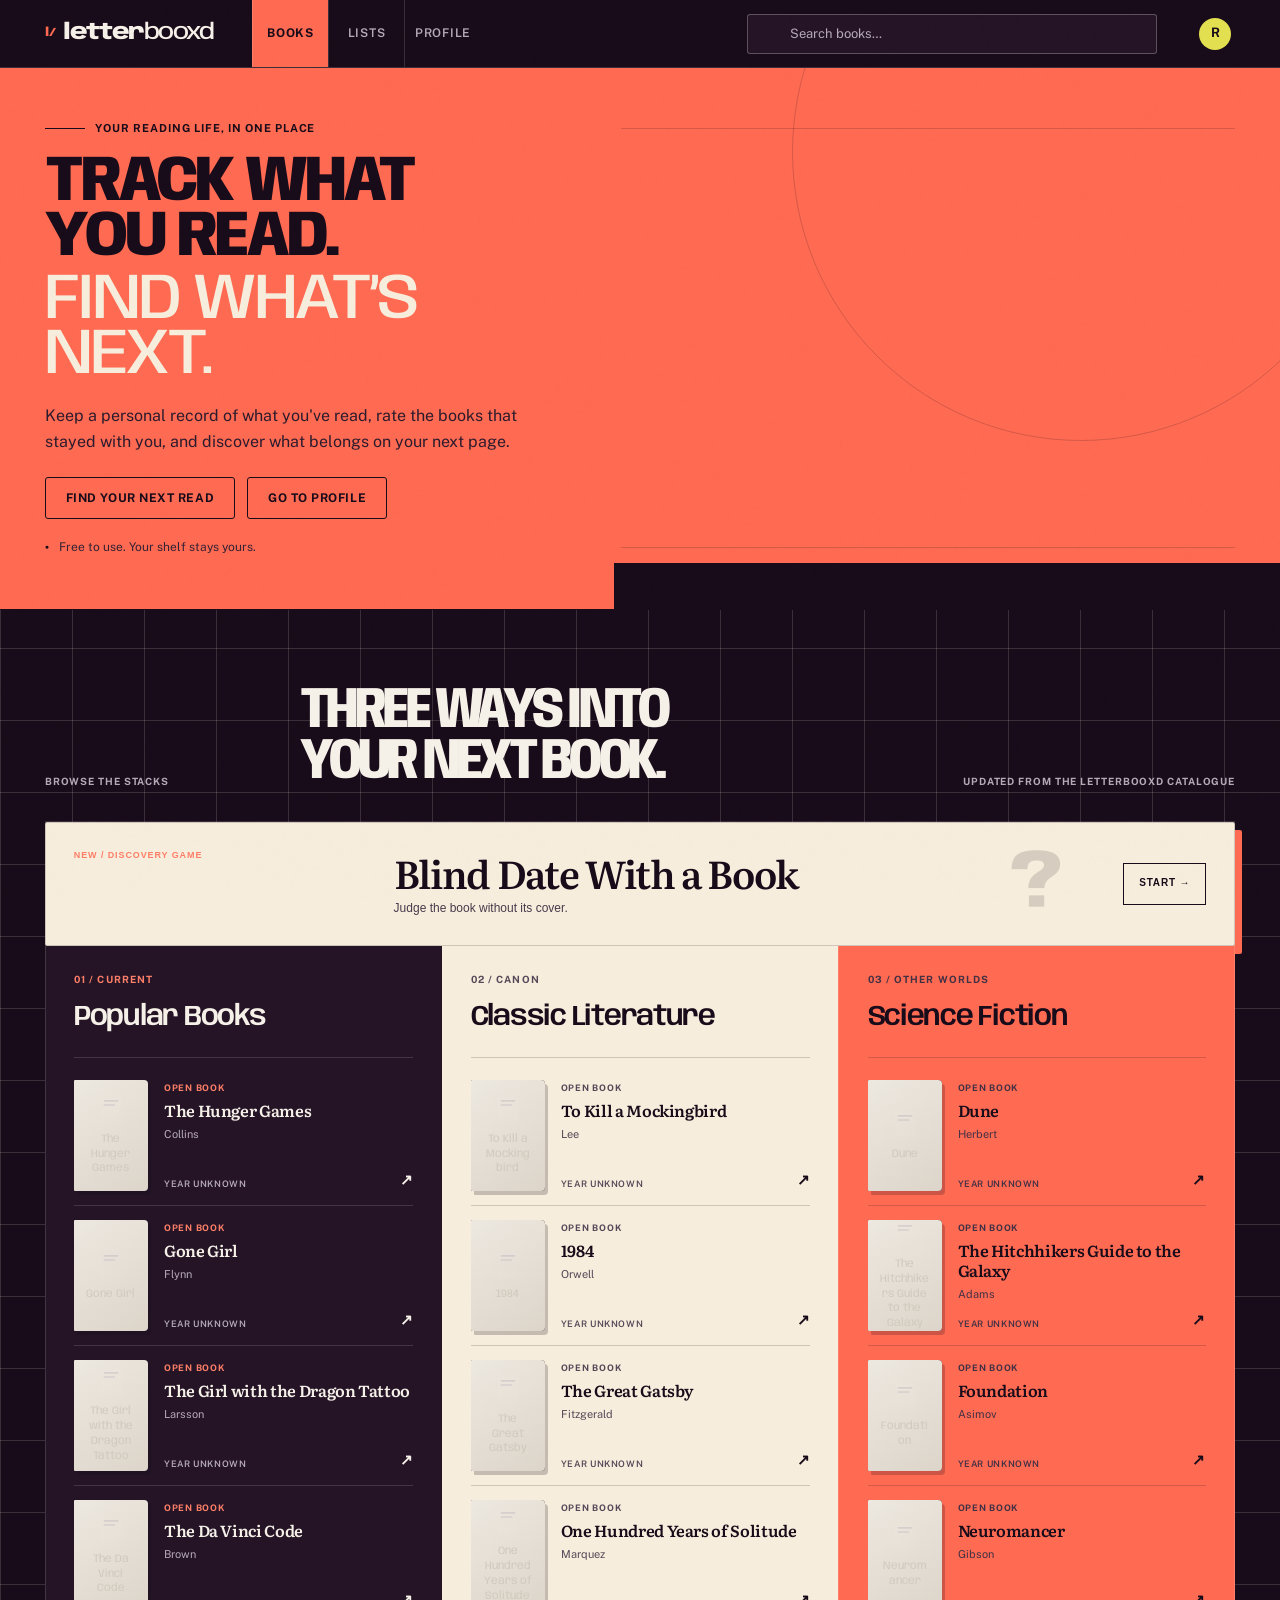
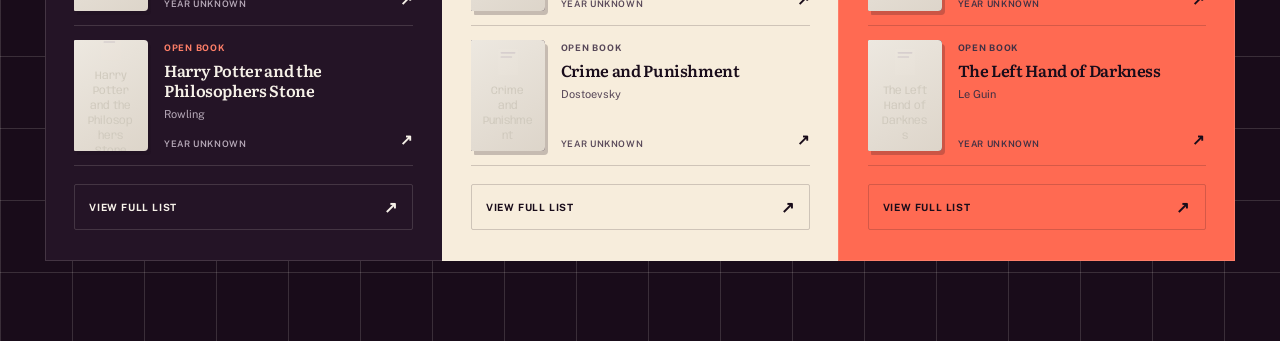
==== index.html @ ed5a831d "Book blind dates toegevoegd" ====
<!DOCTYPE html>
<html lang="en">
<head>
  <meta charset="UTF-8">
  <meta name="viewport" content="width=device-width, initial-scale=1.0">
  <title>Letterbooxd</title>
  <meta name="description" content="Keep a personal record of the books you've read and discover what to read next with Letterbooxd.">
  <link rel="preconnect" href="https://fonts.googleapis.com">
  <link rel="preconnect" href="https://fonts.gstatic.com" crossorigin>
  <link rel="stylesheet" href="css/style.css?v=7c15814">
  <link rel="stylesheet" href="css/night-library.css?v=7c15814">
  <link rel="icon" href="data:image/svg+xml,<svg xmlns='http://www.w3.org/2000/svg' viewBox='0 0 32 32'><text y='26' font-size='28'>📚</text></svg>">
  <script src="https://cdn.jsdelivr.net/npm/@supabase/supabase-js@2.49.4/dist/umd/supabase.min.js"></script>
</head>
<body>
<!-- ─── HEADER ─────────────────────────────────────────────────────────── -->
<header>
  <div class="header-inner">
    <a href="#" class="logo" id="logo-link">Letter<span>booxd</span></a>
    <button class="mobile-menu-btn" id="mobile-menu-btn">☰</button>
    <nav id="main-nav">
      <a href="#" data-page="home" class="active">Books</a>
      <a href="#" data-page="lists">Lists</a>
      <a href="#" data-page="profile">Profile</a>
      <a href="#" data-page="search" class="mobile-only">Search</a>
    </nav>
    <div class="header-search">
      <input type="text" id="header-search" placeholder="Search books…" autocomplete="off">
    </div>
    <div class="header-auth" id="header-auth">
      <button class="btn btn-secondary btn-sm" id="header-login-btn" style="display:none">Log in</button>
      <button class="btn btn-primary btn-sm" id="header-signup-btn" style="display:none">Sign up</button>
      <a href="#" class="profile-link" id="profile-nav-link" style="display:none">
        <div class="profile-avatar" id="profile-avatar-small">R</div>
      </a>
      <button class="btn btn-secondary btn-sm" id="header-logout-btn" style="display:none">Log out</button>
    </div>
  </div>
</header>

<!-- ─── HOME PAGE ─────────────────────────────────────────────────────── -->
<div class="page active" id="page-home">
  <div class="hero">
    <div class="hero-inner">
      <div class="hero-text">
        <p class="hero-kicker">Your reading life, in one place</p>
        <h1>Track what you read.<br><em>Find what’s next.</em></h1>
        <p class="hero-subtitle">Keep a personal record of what you've read, rate the books that stayed with you, and discover what belongs on your next page.</p>
        <div class="hero-actions">
          <button class="btn btn-primary" id="hero-search-btn">Log a book <span aria-hidden="true">→</span></button>
          <button class="btn btn-secondary" id="hero-explore-btn">Find your next read</button>
          <button class="btn btn-secondary" id="hero-profile-btn" style="display:none">Go to profile</button>
        </div>
        <p class="hero-note"><span aria-hidden="true">●</span> Free to use. Your shelf stays yours.</p>
      </div>
      <div class="hero-visual">
        <div class="hero-feature" id="hero-feature" aria-live="polite"></div>
      </div>
    </div>
  </div>

  <!-- Personal homepage sections: stats + continue reading + your lists -->
  <div id="homepage-personal-sections" style="display:none">
    <div class="homepage-stats-bar">
      <div class="stat-card">
        <div class="stat-card-badge">
          <svg width="16" height="16" viewBox="0 0 24 24" fill="none" stroke="white" stroke-width="2.5" stroke-linecap="round" stroke-linejoin="round"><path d="M2 3h6a4 4 0 0 1 4 4v14a3 3 0 0 0-3-3H2z"/><path d="M22 3h-6a4 4 0 0 0-4 4v14a3 3 0 0 1 3-3h7z"/></svg>
        </div>
        <div class="stat-card-body">
          <div class="stat-card-num" id="hp-stat-books">0</div>
          <div class="stat-card-label">Books read</div>
          <div id="hp-sparkline" class="stat-card-sparkline"></div>
        </div>
      </div>
      <div class="stat-card">
        <div class="stat-card-badge">
          <svg width="16" height="16" viewBox="0 0 24 24" fill="none" stroke="white" stroke-width="2.5" stroke-linecap="round" stroke-linejoin="round"><path d="M17 21v-2a4 4 0 0 0-4-4H5a4 4 0 0 0-4 4v2"/><circle cx="9" cy="7" r="4"/><path d="M23 21v-2a4 4 0 0 0-3-3.87"/><path d="M16 3.13a4 4 0 0 1 0 7.75"/></svg>
        </div>
        <div class="stat-card-body">
          <div class="stat-card-num" id="hp-stat-friends">—</div>
          <div class="stat-card-label">Friends</div>
          <div id="hp-avatars" class="stat-card-avatars"></div>
        </div>
      </div>
      <div class="stat-card">s
        <div class="stat-card-badge">
          <svg width="16" height="16" viewBox="0 0 24 24" fill="none" stroke="white" stroke-width="2.5" stroke-linecap="round" stroke-linejoin="round"><polygon points="12 2 15.09 8.26 22 9.27 17 14.14 18.18 21.02 12 17.77 5.82 21.02 7 14.14 2 9.27 8.91 8.26 12 2"/></svg>
        </div>
        <div class="stat-card-body">
          <div class="stat-card-num" id="hp-stat-rating">—</div>
          <div class="stat-card-label">Avg rating</div>
          <div id="hp-rating-bars" class="stat-card-bars"></div>
        </div>
      </div>
    </div>

    <div class="homepage-personal">
      <div class="personal-section">
        <div class="personal-section-header">
          <span>Continue reading</span>
          <a href="#" id="hp-continue-more">›</a>
        </div>
        <div class="continue-reading-grid" id="continue-reading-grid"></div>
      </div>
      <div class="personal-section">
        <div class="personal-section-header">
          <span>Your lists</span>
          <a href="#" id="hp-lists-more">›</a>
        </div>
        <div class="your-lists-list" id="your-lists-list"></div>
      </div>
    </div>
  </div>

  <main>
    <div class="discovery-intro">
      <p>Browse the stacks</p>
      <h2>Three ways into<br>your next book.</h2>
      <span>Updated from the Letterbooxd catalogue</span>
    </div>
    <button class="blind-date-entry" id="blind-date-entry" type="button">
      <span class="blind-date-entry-index">NEW / DISCOVERY GAME</span>
      <span class="blind-date-entry-copy"><strong>Blind Date With a Book</strong><small>Judge the book without its cover.</small></span>
      <span class="blind-date-entry-mark" aria-hidden="true">?</span>
      <span class="blind-date-entry-arrow" aria-hidden="true">Start →</span>
    </button>
    <section class="shelf-section">
      <div class="section-header"><h2>Popular Books</h2></div>
      <div class="bookshelf-wrap">
        <div class="bookshelf" id="shelf-popular">
          <div class="shelf-track" id="popular-books-grid"></div>
          <div class="shelf-plank"></div>
        </div>
        <button class="shelf-arrow shelf-arrow-right" data-target="shelf-popular" data-list="curated_popular_100"><img src="https://ycejifwmvlpjewbsbrub.supabase.co/storage/v1/object/public/Public_Image/bookshelves.PNG" alt="" class="bookend-img" crossorigin="anonymous"></button>
      </div>
    </section>

    <section class="shelf-section">
      <div class="section-header"><h2>Classic Literature</h2></div>
      <div class="bookshelf-wrap">
        <div class="bookshelf" id="shelf-classics">
          <div class="shelf-track" id="classics-books-grid"></div>
          <div class="shelf-plank"></div>
        </div>
        <button class="shelf-arrow shelf-arrow-right" data-target="shelf-classics" data-list="bbc"><img src="https://ycejifwmvlpjewbsbrub.supabase.co/storage/v1/object/public/Public_Image/bookshelves.PNG" alt="" class="bookend-img" crossorigin="anonymous"></button>
      </div>
    </section>

    <section class="shelf-section">
      <div class="section-header"><h2>Science Fiction</h2></div>
      <div class="bookshelf-wrap">
        <div class="bookshelf" id="shelf-fiction">
          <div class="shelf-track" id="fiction-books-grid"></div>
          <div class="shelf-plank"></div>
        </div>
        <button class="shelf-arrow shelf-arrow-right" data-target="shelf-fiction" data-list="curated_scifi_100"><img src="https://ycejifwmvlpjewbsbrub.supabase.co/storage/v1/object/public/Public_Image/bookshelves.PNG" alt="" class="bookend-img" crossorigin="anonymous"></button>
      </div>
    </section>
  </main>
</div>

<!-- ─── LISTS PAGE ─────────────────────────────────────────────────────── -->
<!-- BLIND DATE GAME -->
<div class="page" id="page-blind-date">
  <main class="blind-date-shell">
    <div class="blind-date-topbar">
      <button class="back-btn blind-date-back" type="button" onclick="navigate('home')">← Back to books</button>
      <div class="blind-date-progress" aria-label="Session progress">
        <span id="blind-date-progress-label">1 / 10</span>
        <span class="blind-date-progress-track"><i id="blind-date-progress-fill"></i></span>
      </div>
    </div>
    <section class="blind-date-intro">
      <p>Letterbooxd presents</p>
      <h1>Blind Date<br>With a Book</h1>
      <span>Nothing but the story.<br>No cover. No reputation.</span>
    </section>
    <div id="blind-date-stage" class="blind-date-stage" aria-live="polite"></div>
  </main>
</div>

<div class="page" id="page-lists">
  <div class="search-hero">
    <div class="search-hero-inner" style="display:flex;align-items:center;justify-content:space-between;flex-wrap:wrap;gap:12px">
      <div>
        <h2>Lists</h2>
        <p style="color:var(--text-muted);font-size:14px;margin-top:6px">Curated reading lists and community collections.</p>
      </div>
      <button class="btn btn-primary" id="create-list-btn">+ Create a List</button>
    </div>
  </div>
  <main>
    <section id="lists-recs-section">
      <div class="section-header"><h2>Letterbooxd Recommendations</h2></div>
      <div class="lists-grid" id="lists-recs-container"></div>
    </section>
    <section id="lists-popular-section">
      <div class="section-header"><h2>Popular Lists</h2></div>
      <div class="lists-grid" id="lists-popular-container">
        <div style="grid-column:1/-1;text-align:center;padding:40px;color:var(--text-muted)">Loading lists…</div>
      </div>
    </section>
    <section id="lists-new-section" style="display:none">
      <div class="section-header"><h2>Recently Created</h2></div>
      <div class="lists-grid" id="lists-new-container"></div>
    </section>
  </main>
</div>

<!-- ─── LIST DETAIL PAGE ───────────────────────────────────────────────── -->
<div class="page" id="page-list-detail">
  <div id="list-detail-content"></div>
</div>

<!-- ─── SEARCH PAGE ────────────────────────────────────────────────────── -->
<div class="page" id="page-search">
  <div class="search-hero">
    <div class="search-hero-inner">
      <button class="back-btn" onclick="navigate('home')">← Back</button>
      <h2>Find a book</h2>
      <div class="search-bar">
        <input type="text" id="main-search-input" placeholder="Title, author, ISBN…" autocomplete="off">
        <button id="search-btn">Search</button>
      </div>
      <div class="search-filters">
        <span style="font-size:12px;color:var(--text-muted);line-height:28px;margin-right:4px">Browse:</span>
        <div class="filter-chip" data-genre="fantasy">Fantasy</div>
        <div class="filter-chip" data-genre="mystery thriller">Thriller</div>
        <div class="filter-chip" data-genre="romance">Romance</div>
        <div class="filter-chip" data-genre="biography">Biography</div>
        <div class="filter-chip" data-genre="history">History</div>
        <div class="filter-chip" data-genre="philosophy">Philosophy</div>
        <div class="filter-chip" data-genre="self help">Self-Help</div>
        <div class="filter-chip" data-genre="horror">Horror</div>
        <div class="filter-chip" data-genre="graphic novel">Comics</div>
      </div>
    </div>
  </div>
  <main>
    <div id="search-results-info" class="search-results-info"></div>
    <div class="books-grid large" id="search-results-grid"></div>
  </main>
</div>

<!-- ─── BOOK DETAIL PAGE ───────────────────────────────────────────────── -->
<div class="page" id="page-book">
  <div id="book-detail-content"></div>
</div>

<!-- ─── PROFILE PAGE ──────────────────────────────────────────────────── -->
<div class="page" id="page-profile">
  <div class="profile-header-section">
    <div class="profile-header-inner">
      <div class="profile-big-avatar" id="profile-avatar-letter">R</div>
      <div>
        <div class="profile-name" id="profile-username">Reader</div>
        <div class="profile-bio" id="profile-bio"></div>
        <div style="color:var(--text-muted);font-size:13px">Member · Letterbooxd</div>
        <div class="profile-stats">
          <div class="stat-item stat-clickable" id="stat-item-read">
            <div class="stat-icon-badge"><svg width="13" height="13" viewBox="0 0 24 24" fill="none" stroke="white" stroke-width="2.5" stroke-linecap="round" stroke-linejoin="round"><path d="M4 19.5A2.5 2.5 0 016.5 17H20"/><path d="M6.5 2H20v20H6.5A2.5 2.5 0 014 19.5v-15A2.5 2.5 0 016.5 2z"/></svg></div>
            <span class="stat-num" id="stat-read">0</span><span class="stat-label">Books</span>
          </div>
          <div class="stat-item stat-clickable" id="stat-item-rated">
            <div class="stat-icon-badge"><svg width="13" height="13" viewBox="0 0 24 24" fill="white" stroke="white" stroke-width="1.5"><polygon points="12 2 15.09 8.26 22 9.27 17 14.14 18.18 21.02 12 17.77 5.82 21.02 7 14.14 2 9.27 8.91 8.26 12 2"/></svg></div>
            <span class="stat-num" id="stat-rated">0</span><span class="stat-label">Rated</span>
          </div>
          <div class="stat-item stat-clickable" id="stat-item-favs">
            <div class="stat-icon-badge"><svg width="13" height="13" viewBox="0 0 24 24" fill="white" stroke="white" stroke-width="1.5"><path d="M20.84 4.61a5.5 5.5 0 00-7.78 0L12 5.67l-1.06-1.06a5.5 5.5 0 00-7.78 7.78l1.06 1.06L12 21.23l7.78-7.78 1.06-1.06a5.5 5.5 0 000-7.78z"/></svg></div>
            <span class="stat-num" id="stat-favs">0</span><span class="stat-label">Favs</span>
          </div>
          <div class="stat-item stat-clickable" id="stat-item-wishlist">
            <div class="stat-icon-badge"><svg width="13" height="13" viewBox="0 0 24 24" fill="white" stroke="white" stroke-width="1.5"><path d="M19 21l-7-5-7 5V5a2 2 0 012-2h10a2 2 0 012 2z"/></svg></div>
            <span class="stat-num" id="stat-wishlist">0</span><span class="stat-label">Wishlist</span>
          </div>
        </div>
      </div>
      <div style="margin-left:auto;display:flex;flex-direction:column;gap:8px;align-items:flex-end">
        <button class="btn btn-secondary btn-sm" id="edit-username-btn">Edit profile</button>
        <button class="btn btn-secondary btn-sm" id="profile-logout-btn" style="color:var(--text-muted)">Log out</button>
        <div class="edit-profile-form" id="edit-name-form" style="display:none">
          <input type="text" id="username-input" placeholder="Your name" maxlength="30">
          <textarea id="bio-input" placeholder="Short bio (optional)" maxlength="256" rows="2" style="resize:vertical;min-height:40px"></textarea>
          <input type="url" id="avatar-url-input" placeholder="Profile picture URL (optional)" maxlength="500" style="width:100%">
          <button class="btn btn-primary btn-sm" id="save-username-btn">Save</button>
        </div>
      </div>
    </div>
  </div>
  <main class="profile-layout">
    <div class="profile-main">
      <section class="favorites-section">
        <h3>
          <svg width="16" height="16" fill="var(--accent-orange)" viewBox="0 0 24 24"><path d="M12 21.35l-1.45-1.32C5.4 15.36 2 12.28 2 8.5 2 5.42 4.42 3 7.5 3c1.74 0 3.41.81 4.5 2.09C13.09 3.81 14.76 3 16.5 3 19.58 3 22 5.42 22 8.5c0 3.78-3.4 6.86-8.55 11.54L12 21.35z"/></svg>
          Four Favourite Books
        </h3>
        <p style="color:var(--text-muted);font-size:13px;margin-bottom:16px">Select up to four all-time favourites to show on your profile.</p>
        <div class="favorites-grid" id="favorites-grid"></div>
      </section>
      <section id="profile-lists-section" style="display:none">
        <div class="section-header"><h2>My Lists</h2></div>
        <div id="profile-lists-grid" class="lists-grid"></div>
      </section>
      <section>
        <div class="section-header"><h2>Read</h2></div>
        <div id="read-books-list"></div>
      </section>
    </div>
    <aside class="profile-sidebar">
      <div class="sidebar-section">
        <h4 class="sidebar-heading">Friends <span id="friends-count" style="color:var(--text-muted);font-weight:400"></span></h4>
        <div class="friend-search-wrap">
          <input type="text" id="friend-search-input" placeholder="Search users…" autocomplete="off">
          <div id="friend-search-results" class="friend-search-results"></div>
        </div>
        <div id="friends-list" class="friends-list">
          <p style="color:var(--text-muted);font-size:13px;font-style:italic">No friends yet. Search above to add some!</p>
        </div>
      </div>
      <div class="sidebar-section wishlist-tile" id="wishlist-tile" onclick="navigate('wishlist')" style="margin-top:16px;cursor:pointer">
        <div style="display:flex;align-items:center;gap:10px">
          <div class="wishlist-tile-icon"><svg width="16" height="16" viewBox="0 0 24 24" fill="white" stroke="white" stroke-width="1.5"><path d="M19 21l-7-5-7 5V5a2 2 0 012-2h10a2 2 0 012 2z"/></svg></div>
          <div>
            <h4 class="sidebar-heading" style="margin-bottom:2px">Read Later</h4>
            <p style="color:var(--text-muted);font-size:12px;margin:0"><span id="wishlist-tile-count">0</span> books saved</p>
          </div>
          <span style="margin-left:auto;color:var(--text-muted);font-size:18px">›</span>
        </div>
      </div>
    </aside>
  </main>
</div>

<!-- ─── WISHLIST PAGE ─────────────────────────────────────────────────── -->
<div class="page" id="page-wishlist">
  <div class="search-hero">
    <div class="search-hero-inner">
      <button class="back-btn" onclick="navigate('profile')">← Back to Profile</button>
      <h2>🔖 Read Later</h2>
      <p style="color:var(--text-muted);font-size:14px;margin-top:6px">Books you want to read next.</p>
    </div>
  </div>
  <main>
    <div id="wishlist-books-list"></div>
  </main>
</div>

<!-- ─── USER PROFILE PAGE ───────────────────────────────────────────────── -->
<div class="page" id="page-user">
  <div class="profile-header-section">
    <div class="profile-header-inner">
      <div class="profile-big-avatar" id="user-avatar-letter"></div>
      <div>
        <div class="profile-name" id="user-username"></div>
        <div class="profile-bio" id="user-bio"></div>
        <div style="color:var(--text-muted);font-size:13px">Member · Letterbooxd</div>
        <div class="profile-stats">
          <div class="stat-item stat-clickable" id="user-stat-item-read">
            <div class="stat-icon-badge"><svg width="13" height="13" viewBox="0 0 24 24" fill="none" stroke="white" stroke-width="2.5" stroke-linecap="round" stroke-linejoin="round"><path d="M4 19.5A2.5 2.5 0 016.5 17H20"/><path d="M6.5 2H20v20H6.5A2.5 2.5 0 014 19.5v-15A2.5 2.5 0 016.5 2z"/></svg></div>
            <span class="stat-num" id="user-stat-read">0</span><span class="stat-label">Books</span>
          </div>
          <div class="stat-item stat-clickable" id="user-stat-item-rated">
            <div class="stat-icon-badge"><svg width="13" height="13" viewBox="0 0 24 24" fill="white" stroke="white" stroke-width="1.5"><polygon points="12 2 15.09 8.26 22 9.27 17 14.14 18.18 21.02 12 17.77 5.82 21.02 7 14.14 2 9.27 8.91 8.26 12 2"/></svg></div>
            <span class="stat-num" id="user-stat-rated">0</span><span class="stat-label">Rated</span>
          </div>
          <div class="stat-item stat-clickable" id="user-stat-item-favs">
            <div class="stat-icon-badge"><svg width="13" height="13" viewBox="0 0 24 24" fill="white" stroke="white" stroke-width="1.5"><path d="M20.84 4.61a5.5 5.5 0 00-7.78 0L12 5.67l-1.06-1.06a5.5 5.5 0 00-7.78 7.78l1.06 1.06L12 21.23l7.78-7.78 1.06-1.06a5.5 5.5 0 000-7.78z"/></svg></div>
            <span class="stat-num" id="user-stat-favs">0</span><span class="stat-label">Favs</span>
          </div>
        </div>
      </div>
      <div style="margin-left:auto">
        <button class="back-btn" id="user-back-btn">← Back</button>
      </div>
    </div>
  </div>
  <main>
    <section class="favorites-section" style="margin-bottom:32px">
      <h3><svg width="16" height="16" fill="var(--accent-orange)" viewBox="0 0 24 24"><path d="M12 21.35l-1.45-1.32C5.4 15.36 2 12.28 2 8.5 2 5.42 4.42 3 7.5 3c1.74 0 3.41.81 4.5 2.09C13.09 3.81 14.76 3 16.5 3 19.58 3 22 5.42 22 8.5c0 3.78-3.4 6.86-8.55 11.54L12 21.35z"/></svg> Favourite Books</h3>
      <div class="favorites-grid" id="user-favorites-grid"></div>
    </section>
    <section style="margin-bottom:32px">
      <div class="section-header"><h2>Books Read</h2></div>
      <div id="user-read-list"></div>
    </section>
    <section id="user-lists-section" style="margin-bottom:32px;display:none">
      <div class="section-header"><h2>Lists</h2></div>
      <div class="lists-grid" id="user-lists-grid"></div>
    </section>
  </main>
</div>

<!-- ─── COLLECTION PAGE ──────────────────────────────────────────────────── -->
<div class="page" id="page-collection">
  <div class="search-hero">
    <div class="search-hero-inner">
      <button class="back-btn" id="collection-back-btn">← Back</button>
      <h2 id="collection-title"></h2>
    </div>
  </div>
  <main>
    <div id="collection-books-list"></div>
  </main>
</div>

<!-- ─── AUTH MODAL ──────────────────────────────────────────────────────── -->
<div class="modal-overlay" id="auth-modal">
  <div class="modal auth-modal">
    <h3 id="auth-modal-title">Sign up</h3>
    <p style="color:var(--text-muted);font-size:13px;margin-bottom:20px" id="auth-modal-subtitle">Create an account to save your reading history across devices.</p>
    <div class="auth-form">
      <div id="auth-username-field">
        <label class="auth-label">Username</label>
        <input type="text" id="auth-username" placeholder="Your name" maxlength="30" autocomplete="username">
      </div>
      <label class="auth-label">Email</label>
      <input type="email" id="auth-email" placeholder="you@example.com" autocomplete="email">
      <label class="auth-label">Password</label>
      <input type="password" id="auth-password" placeholder="At least 6 characters" minlength="6" autocomplete="current-password">
      <div id="auth-error" class="auth-error" style="display:none"></div>
      <button class="btn btn-primary" id="auth-submit-btn" style="width:100%;margin-top:8px">Sign up</button>
      <div class="auth-switch">
        <span id="auth-switch-text">Already have an account?</span>
        <a href="#" id="auth-switch-link">Log in</a>
      </div>
    </div>
    <button class="modal-close-x" id="auth-modal-close">✕</button>
  </div>
</div>

<!-- ─── CONFIRM EMAIL PAGE ─────────────────────────────────────────────── -->
<div class="modal-overlay" id="confirm-modal">
  <div class="modal" style="text-align:center">
    <svg width="48" height="48" fill="none" viewBox="0 0 24 24" style="margin-bottom:16px"><path d="M3 8l7.89 5.26a2 2 0 002.22 0L21 8M5 19h14a2 2 0 002-2V7a2 2 0 00-2-2H5a2 2 0 00-2 2v10a2 2 0 002 2z" stroke="var(--accent)" stroke-width="1.5" stroke-linecap="round"/></svg>
    <h3>Check your email</h3>
    <p style="color:var(--text-muted);font-size:14px;margin-top:8px;line-height:1.6">We sent a confirmation link to <strong id="confirm-email-addr"></strong>. Click it to activate your account.</p>
    <button class="btn btn-secondary" id="confirm-ok-btn" style="margin-top:20px">Got it</button>
  </div>
</div>

<!-- ─── CREATE LIST MODAL ────────────────────────────────────────────────── -->
<div class="modal-overlay" id="create-list-modal">
  <div class="modal auth-modal" style="max-width:520px">
    <h3>Create a List</h3>
    <p style="color:var(--text-muted);font-size:13px;margin-bottom:16px">Build your own reading list and share it with the community.</p>
    <div class="auth-form">
      <label class="auth-label">List Title</label>
      <input type="text" id="create-list-title" placeholder="e.g. My Favourite Sci-Fi" maxlength="100" autocomplete="off">
      <label class="auth-label">Description (optional)</label>
      <input type="text" id="create-list-desc" placeholder="What's this list about?" maxlength="300" autocomplete="off">
      <label class="auth-label">Add Books</label>
      <input type="text" id="create-list-search" placeholder="Search by title or author…" autocomplete="off">
      <div id="create-list-search-results" class="create-list-search-results"></div>
      <div id="create-list-books" class="create-list-books"></div>
      <button class="btn btn-primary" id="create-list-submit" style="width:100%;margin-top:8px">Create List</button>
    </div>
    <button class="modal-close-x" id="create-list-modal-close">✕</button>
  </div>
</div>

<!-- ─── RATING MODAL ───────────────────────────────────────────────────── -->
<div class="modal-overlay" id="rating-modal">
  <div class="modal">
    <h3 id="modal-book-title">Rate this book</h3>
    <div class="modal-stars">
      <span class="modal-star" data-val="1">★</span>
      <span class="modal-star" data-val="2">★</span>
      <span class="modal-star" data-val="3">★</span>
      <span class="modal-star" data-val="4">★</span>
      <span class="modal-star" data-val="5">★</span>
    </div>
    <div style="color:var(--text-muted);font-size:13px;margin-bottom:16px">Click a star to rate, click again to remove.</div>
    <div class="modal-actions"><button class="modal-cancel" id="modal-cancel">Cancel</button></div>
  </div>
</div>

<div class="toast-container" id="toast-container"></div>
<script src="js/app.js?v=7c15814"></script>
</body>
</html>
---- css/style.css ----
@import url('https://fonts.googleapis.com/css2?family=Hanken+Grotesk:wght@400;500;600;700&family=Literata:ital,opsz,wght@0,7..72,500;0,7..72,600;1,7..72,500;1,7..72,600&display=swap');

/* ════════════════════════════════════════════════════════════
   LETTERBOOXD — "Open Pages"
   Light editorial: cream, navy slate, warm peach gold.
   ════════════════════════════════════════════════════════════ */

:root {
  --bg-primary:    #F2F0EC;
  --bg-secondary:  #FFFFFF;
  --bg-card:       #FFFFFF;
  --bg-hover:      #ECEAE5;

  --amber:         #E8A030;
  --amber-dark:    #C88218;
  --amber-light:   #F0B848;
  --amber-glow:    rgba(232, 160, 48, 0.13);

  --accent:        #F0B848;
  --accent-bright: #F8D4A2;
  --accent-dark:   #E8A030;
  --accent-glow:   rgba(232, 160, 48, 0.13);

  --accent-navy:      #16233F;
  --accent-navy-mid:  #243556;
  --accent-navy-glow: rgba(22, 35, 63, 0.08);

  --accent-green:  #5BA67E;
  --accent-orange: #E07A50;
  --accent-red:    #D95C4C;
  --accent-pink:   #E88898;

  --text-primary:   #16233F;
  --text-secondary: #394E68;
  --text-muted:     #7B91A8;

  --border:        #E0DBD5;
  --border-strong: #C5BEB8;

  --star-filled: #E8A030;
  --star-empty:  #D8D0C6;

  --header-height: 64px;

  --font-display: 'Literata', Georgia, serif;
  --font-body:    'Hanken Grotesk', system-ui, sans-serif;
  --font-mono:    'Hanken Grotesk', system-ui, sans-serif;

  --radius-sm: 8px;
  --radius-md: 12px;
  --radius-lg: 20px;

  --shadow-card:  0 1px 3px rgba(22,35,63,.05), 0 4px 14px rgba(22,35,63,.07);
  --shadow-lift:  0 8px 28px rgba(22,35,63,.14), 0 2px 6px rgba(22,35,63,.07);
  --shadow-modal: 0 20px 60px rgba(22,35,63,.22);
}

* { box-sizing: border-box; margin: 0; padding: 0; }
html { scroll-behavior: smooth; }

body {
  font-family: var(--font-body);
  background: var(--bg-primary);
  color: var(--text-primary);
  min-height: 100vh;
  font-size: 15px;
  line-height: 1.55;
  -webkit-font-smoothing: antialiased;
}

/* large fixed peach blob behind glass cards */
body::before {
  content: "";
  position: fixed;
  top: -250px; right: -200px;
  width: 900px; height: 900px;
  border-radius: 50%;
  background: radial-gradient(circle, rgba(244,196,178,.44) 0%, rgba(244,196,178,.16) 50%, transparent 70%);
  pointer-events: none;
  z-index: 0;
}

::selection { background: var(--accent); color: var(--accent-navy); }

:focus-visible {
  outline: 2px solid var(--accent-navy);
  outline-offset: 2px;
  border-radius: 3px;
}

/* ─── HEADER ─────────────────────────────────────────────── */
header {
  position: sticky;
  top: 0;
  z-index: 100;
  height: var(--header-height);
  background: rgba(255,255,255,.96);
  backdrop-filter: blur(14px);
  -webkit-backdrop-filter: blur(14px);
  border-bottom: 1px solid var(--border);
  box-shadow: 0 1px 12px rgba(46,63,79,.06);
}

header::after { display: none; }

.header-inner {
  max-width: 1200px;
  margin: 0 auto;
  padding: 0 24px;
  height: 100%;
  display: flex;
  align-items: center;
  gap: 24px;
}

.logo {
  font-family: var(--font-display);
  font-size: 22px;
  font-weight: 700;
  color: var(--accent-navy);
  text-decoration: none;
  letter-spacing: -0.02em;
  flex-shrink: 0;
  transition: color .2s;
}
.logo:hover { color: var(--accent-navy-mid); }
.logo span {
  color: var(--accent-dark);
  font-style: italic;
}

nav { display: flex; gap: 2px; }

nav a {
  position: relative;
  color: var(--text-secondary);
  text-decoration: none;
  font-size: 13px;
  font-weight: 600;
  letter-spacing: .01em;
  padding: 8px 14px;
  border-radius: var(--radius-sm);
  transition: color .15s, background .15s;
}
nav a::after {
  content: '';
  position: absolute;
  left: 14px; right: 14px; bottom: 4px;
  height: 2px;
  border-radius: 1px;
  background: var(--amber);
  transform: scaleX(0);
  transform-origin: left;
  transition: transform .2s ease;
}
nav a:hover { color: var(--text-primary); background: var(--accent-navy-glow); }
nav a.active { color: var(--accent-navy); font-weight: 700; }
nav a.active::after, nav a:hover::after { transform: scaleX(1); }

.header-search { flex: 1; max-width: 320px; margin-left: auto; }
.header-search input {
  width: 100%;
  background: var(--bg-primary);
  border: 1.5px solid var(--border);
  border-radius: 999px;
  padding: 8px 18px;
  color: var(--text-primary);
  font-size: 13px;
  font-family: inherit;
  outline: none;
  transition: border-color .2s, box-shadow .2s;
}
.header-search input:focus {
  border-color: var(--accent-navy);
  box-shadow: 0 0 0 3px var(--accent-navy-glow);
}
.header-search input::placeholder { color: var(--text-muted); }

.profile-link {
  display: flex; align-items: center; gap: 8px;
  text-decoration: none; color: var(--text-secondary);
  font-size: 13px; font-weight: 500;
  padding: 4px; border-radius: 999px;
  transition: box-shadow .2s; flex-shrink: 0;
}
.profile-link:hover { box-shadow: 0 0 0 2px var(--accent-navy); }

.profile-avatar {
  width: 32px; height: 32px; border-radius: 50%;
  background: linear-gradient(135deg, var(--accent), var(--accent-dark));
  display: flex; align-items: center; justify-content: center;
  font-size: 13px; font-weight: 700; color: var(--accent-navy);
  box-shadow: 0 2px 8px rgba(245,197,136,.4);
}

/* ─── PAGES ──────────────────────────────────────────────── */
.page { display: none; }
.page.active { display: block; animation: pageIn .3s ease; }
@keyframes pageIn {
  from { opacity: 0; transform: translateY(8px); }
  to   { opacity: 1; transform: translateY(0); }
}

main { max-width: 1200px; margin: 0 auto; padding: 24px 24px 56px; }

/* ─── HERO ────────────────────────────────────────────────── */
.hero {
  position: relative;
  padding: 60px 0 56px;
  margin-bottom: 0;
  overflow: hidden;
  background: rgba(255, 255, 255, 0.78);
}

/* large peach-pink blob, top-right */
.hero::before {
  content: '';
  position: absolute;
  top: -140px; right: -100px;
  width: 540px; height: 540px;
  border-radius: 50%;
  background: radial-gradient(circle, rgba(244,196,178,.38) 0%, rgba(244,196,178,.10) 55%, transparent 70%);
  pointer-events: none;
  z-index: 0;
}

/* small navy blob, bottom-left */
.hero::after {
  content: '';
  position: absolute;
  bottom: -80px; left: 5%;
  width: 260px; height: 260px;
  border-radius: 50%;
  background: rgba(22,35,63,.05);
  pointer-events: none;
  z-index: 0;
}

.hero-inner {
  position: relative;
  z-index: 2;
  max-width: 1200px;
  margin: 0 auto;
  padding: 0 24px;
  display: flex;
  align-items: center;
  justify-content: space-between;
  gap: 48px;
}

.hero-text {
  flex: 1;
  min-width: 0;
  max-width: 520px;
}

.hero h1 {
  font-family: var(--font-display);
  font-size: clamp(34px, 5vw, 56px);
  font-weight: 700;
  color: var(--accent-navy);
  line-height: 1.08;
  letter-spacing: -0.025em;
}
.hero h1 em {
  font-style: italic;
  font-weight: 700;
  color: var(--amber);
}
.hero p {
  color: var(--text-secondary);
  font-size: 17px;
  line-height: 1.65;
  max-width: 480px;
  margin-bottom: 30px;
}
.hero-actions {
  display: flex;
  flex-direction: row;
  gap: 12px;
  align-items: center;
  margin-top: 32px;
}

/* ─── BUTTONS ────────────────────────────────────────────── */
.btn {
  display: inline-flex;
  align-items: center;
  justify-content: center;
  gap: 6px;
  padding: 11px 24px;
  border-radius: 999px;
  font-size: 14px; font-weight: 600; font-family: inherit;
  letter-spacing: .01em;
  cursor: pointer; border: none; text-decoration: none;
  transition: transform .15s ease, box-shadow .15s ease, background .15s, border-color .15s, color .15s;
}
.btn:active { transform: translateY(1px); }

.btn-primary {
  background: var(--amber);
  color: #fff;
  box-shadow: 0 2px 12px rgba(232,160,48,.35);
}
.btn-primary:hover {
  background: var(--amber-dark);
  box-shadow: 0 4px 20px rgba(232,160,48,.45);
  transform: translateY(-1px);
}

.btn-secondary {
  background: transparent;
  color: var(--text-secondary);
  border: 1.5px solid var(--border-strong);
}
.btn-secondary:hover {
  border-color: var(--accent-navy);
  color: var(--accent-navy);
  background: var(--accent-navy-glow);
}
.btn-sm { padding: 7px 16px; font-size: 13px; }

/* ─── SECTION HEADERS ────────────────────────────────────── */
.section-header {
  display: flex; align-items: baseline; justify-content: space-between;
  margin-bottom: 18px;
  border-bottom: 2px solid var(--bg-hover);
  padding-bottom: 12px;
}
.section-header h2 {
  font-family: var(--font-display);
  font-size: 22px; font-weight: 700;
  letter-spacing: -.015em;
  color: var(--accent-navy);
}
.section-header a {
  font-size: 12px; font-weight: 600;
  letter-spacing: .05em; text-transform: uppercase;
  color: var(--accent-dark); text-decoration: none;
  transition: color .15s;
}
.section-header a:hover { color: var(--accent-navy); text-decoration: underline; text-underline-offset: 3px; }

/* ─── BOOKSHELF — clean, modern ──────────────────────────── */
.shelf-section { margin-bottom: 28px; }

.bookshelf-wrap {
  position: relative;
  display: flex;
  align-items: stretch;
  border-radius: var(--radius-md) var(--radius-md) 0 0;
  background: var(--bg-secondary);
  border: 1.5px solid var(--border);
  border-bottom: none;
  box-shadow: var(--shadow-card);
}
/* bottom accent line spans full wrap including button area */
.bookshelf-wrap::after {
  content: '';
  position: absolute;
  left: 0; right: 0; bottom: 0;
  height: 3px;
  z-index: 6;
  pointer-events: none;
  background: linear-gradient(90deg, var(--accent) 0%, var(--accent-navy) 55%, var(--accent) 100%);
  opacity: .5;
}

.bookshelf { flex: 1; overflow: hidden; position: relative; }

.shelf-track {
  display: flex;
  gap: 2px;
  overflow-x: auto;
  scroll-behavior: smooth;
  scrollbar-width: none;
  padding: 20px 12px 16px;
  align-items: flex-end;
}
.shelf-track::-webkit-scrollbar { display: none; }

.shelf-track .book-card {
  flex: 0 0 auto;
  width: 108px;
  margin-right: 8px;
  margin-bottom: 4px;
  cursor: pointer;
}

.shelf-track .book-cover-wrap {
  aspect-ratio: 2/3;
  width: 108px;
  border-radius: var(--radius-sm);
  overflow: hidden;
  background: var(--bg-hover);
  transition: transform .25s cubic-bezier(.2,.7,.3,1.1), box-shadow .25s ease;
  box-shadow: var(--shadow-card);
  position: relative;
}

.shelf-track .book-card:hover .book-cover-wrap,
.shelf-track .book-card:focus-within .book-cover-wrap {
  transform: translateY(-10px);
  box-shadow: var(--shadow-lift), 0 0 0 2px var(--accent-dark);
}

/* plank is hidden — bookshelf-wrap::after provides the bottom accent line */
.shelf-plank { display: none; }
.shelf-plank::before, .shelf-plank::after { display: none; }

/* "View all" button — replaces wooden bookend image */
.shelf-arrow {
  flex-shrink: 0;
  align-self: center;
  margin: 0 12px;
  z-index: 10;
  background: var(--bg-primary);
  border: 1.5px solid var(--border);
  border-radius: var(--radius-md);
  padding: 14px 10px;
  cursor: pointer;
  display: flex;
  flex-direction: column;
  align-items: center;
  justify-content: center;
  gap: 6px;
  min-width: 52px;
  min-height: 88px;
  color: var(--text-muted);
  font-family: inherit;
  transition: all .2s;
}
.shelf-arrow::before {
  content: "→";
  font-size: 20px;
  line-height: 1;
  color: var(--accent-navy);
}
.shelf-arrow::after {
  content: "All";
  font-size: 10px;
  font-weight: 700;
  letter-spacing: .1em;
  text-transform: uppercase;
  color: var(--text-muted);
}
.shelf-arrow:hover {
  background: var(--accent-navy);
  border-color: var(--accent-navy);
}
.shelf-arrow:hover::before { color: #fff; }
.shelf-arrow:hover::after  { color: rgba(255,255,255,.7); }
.shelf-arrow-right { transform: none; }
.bookend-img { display: none; }

.shelf-track .book-info { display: none; }

.shelf-track .book-overlay {
  position: absolute; inset: 0;
  background: rgba(46,63,79,.75);
  display: flex; align-items: center; justify-content: center;
  opacity: 0; transition: opacity .2s;
  border-radius: var(--radius-sm);
}
.shelf-track .book-card:hover .book-overlay { opacity: 1; }

/* ─── BOOK GRID (search / general) ──────────────────────── */
.books-grid {
  display: grid;
  grid-template-columns: repeat(auto-fill, minmax(140px, 1fr));
  gap: 24px;
}
.books-grid.large {
  grid-template-columns: repeat(auto-fill, minmax(160px, 1fr));
}

.book-card { position: relative; cursor: pointer; }

.book-cover-wrap {
  position: relative;
  aspect-ratio: 2/3;
  border-radius: var(--radius-sm);
  overflow: hidden;
  background: var(--bg-hover);
  margin-bottom: 10px;
  box-shadow: var(--shadow-card);
  transition: transform .2s ease, box-shadow .2s ease;
}
.book-card:hover .book-cover-wrap {
  transform: translateY(-5px);
  box-shadow: var(--shadow-lift);
}

.book-cover { width: 100%; height: 100%; object-fit: cover; display: block; }

.book-cover-placeholder {
  width: 100%; height: 100%;
  display: flex; flex-direction: column;
  align-items: center; justify-content: center;
  padding: 12px;
  background: linear-gradient(145deg, #EDE8E0, #DDD5CA);
  text-align: center;
}
.book-cover-placeholder .placeholder-title {
  font-family: var(--font-display);
  font-size: 11px; color: var(--text-secondary);
  line-height: 1.35; margin-top: 8px; word-break: break-word;
}
.book-cover-placeholder svg { opacity: .35; flex-shrink: 0; }

.book-overlay {
  position: absolute; inset: 0;
  background: rgba(46,63,79,.78);
  display: flex; align-items: center; justify-content: center;
  opacity: 0; transition: opacity .2s; border-radius: var(--radius-sm);
}
.book-card:hover .book-overlay { opacity: 1; }

.overlay-actions { display: flex; gap: 8px; }

.overlay-btn {
  width: 38px; height: 38px; border-radius: 50%;
  border: 2px solid rgba(255,255,255,.75);
  background: rgba(255,255,255,.15);
  color: #fff;
  display: flex; align-items: center; justify-content: center;
  cursor: pointer; transition: all .15s; font-size: 14px;
}
.overlay-btn:hover { background: rgba(255,255,255,.28); transform: scale(1.08); }
.overlay-btn.read  { border-color: var(--accent-green); color: var(--accent-green); }
.overlay-btn.rated { border-color: var(--accent); color: var(--accent); }

.read-badge {
  position: absolute; top: 7px; right: 7px;
  width: 20px; height: 20px;
  background: var(--accent-green); border-radius: 50%;
  color: #fff;
  display: flex; align-items: center; justify-content: center; font-size: 10px;
  box-shadow: 0 2px 6px rgba(0,0,0,.15);
}

.book-info { padding: 0 2px; }
.book-title  { font-size: 13px; font-weight: 600; color: var(--text-primary); line-height: 1.35; margin-bottom: 2px; white-space: nowrap; overflow: hidden; text-overflow: ellipsis; }
.book-author { font-size: 12px; color: var(--text-muted); white-space: nowrap; overflow: hidden; text-overflow: ellipsis; }
.book-rating { display: flex; gap: 1px; margin-top: 5px; }
.star        { font-size: 10px; color: var(--star-empty); }
.star.filled { color: var(--star-filled); }

/* ─── LISTS PAGE ─────────────────────────────────────────── */
.lists-grid {
  display: grid;
  grid-template-columns: repeat(auto-fill, minmax(310px, 1fr));
  gap: 22px;
  align-items: start;
}

.list-card {
  position: relative;
  cursor: pointer;
  border-radius: var(--radius-md);
  background: var(--bg-card);
  border: 1.5px solid var(--border);
  box-shadow: var(--shadow-card);
  overflow: hidden;
  transition: transform .22s cubic-bezier(.2,.7,.3,1.1), box-shadow .22s ease, border-color .2s;
}

/* navy + peach top stripe */
.list-card::before {
  content: "";
  position: absolute;
  top: 0; left: 0; right: 0;
  height: 4px;
  background: linear-gradient(90deg, var(--accent-navy) 0%, var(--accent-dark) 100%);
  z-index: 3;
}
.list-card::after { display: none; }

.list-card:hover {
  transform: translateY(-5px);
  box-shadow: var(--shadow-lift);
  border-color: var(--accent-navy);
}

.list-card-books {
  position: relative;
  z-index: 2;
  display: flex;
  align-items: stretch;
  height: 128px;
  margin: 4px 0 0;
  background: var(--bg-hover);
}
.list-card-books::after { display: none; }

.list-card-books img {
  flex: 1; min-width: 0; object-fit: cover;
  border-right: 2px solid var(--bg-primary);
}
.list-card-books img:last-child { border-right: none; }

.list-card-books .list-placeholder-cover {
  flex: 1;
  background: linear-gradient(110deg, var(--bg-hover) 25%, var(--bg-card) 42%, var(--bg-hover) 58%);
  background-size: 240% 100%;
  border-right: 2px solid var(--bg-primary);
  animation: list-cover-loading 1.4s ease-in-out infinite;
}
.list-card-books .list-placeholder-cover:last-child { border-right: none; }
.list-card-books .list-placeholder-cover.is-missing { display: flex; align-items: flex-end; overflow: hidden; padding: 10px 8px; background: var(--bg-card); color: var(--text-muted); font-family: var(--font-display); font-size: 10px; font-weight: 650; line-height: 1.15; animation: none; }
.list-preview-spacer { flex: 1; border-right: 1px solid color-mix(in srgb, var(--border) 55%, transparent); background: var(--bg-hover); }
.list-preview-spacer:last-child { border-right: 0; }
.list-preview-empty { display: grid; place-items: center; width: 100%; padding: 24px; color: var(--text-muted); font-size: 12px; letter-spacing: .04em; }
@keyframes list-cover-loading { to { background-position: -240% 0; } }
@media (prefers-reduced-motion: reduce) { .list-card-books .list-placeholder-cover { animation: none; } }

.list-card-info {
  position: relative; z-index: 2;
  padding: 14px 18px 18px;
  background: var(--bg-card);
  border-top: 1.5px solid var(--border);
}
.list-card-title {
  font-family: var(--font-display);
  font-size: 17px; font-weight: 700;
  letter-spacing: -.01em; color: var(--text-primary); margin-bottom: 5px;
}
.list-card-meta {
  font-size: 11px; color: var(--accent-dark);
  margin-bottom: 8px; font-weight: 600;
  text-transform: uppercase; letter-spacing: .08em;
}
.list-card-desc { font-size: 13px; color: var(--text-muted); line-height: 1.55; }

.list-card > .list-card-title { padding: 18px 18px 0; }
.list-card > .list-card-desc  { padding: 6px 18px 18px; margin: 0; }

/* ─── LIST DETAIL ────────────────────────────────────────── */
.list-detail-header {
  position: relative;
  border-bottom: 1.5px solid var(--border);
  padding: 48px 0;
  overflow: hidden;
  background: var(--bg-secondary);
}
.list-detail-header::before {
  content: '';
  position: absolute;
  top: -120px; right: -80px;
  width: 380px; height: 380px;
  border-radius: 50%;
  background: radial-gradient(circle, rgba(244,196,178,.30) 0%, transparent 70%);
  pointer-events: none;
}
.list-detail-header-inner {
  position: relative; z-index: 1; max-width: 1200px; margin: 0 auto; padding: 0 24px;
}
.list-detail-back {
  background: none; border: none;
  color: var(--text-muted); font-size: 13px; font-family: inherit;
  cursor: pointer; padding: 0; margin-bottom: 18px;
  display: flex; align-items: center; gap: 6px;
  transition: color .15s;
}
.list-detail-back:hover { color: var(--accent-navy); }
.list-detail-title {
  font-family: var(--font-display);
  font-size: 36px; font-weight: 700;
  letter-spacing: -.02em; color: var(--accent-navy); margin-bottom: 6px;
}
.list-detail-meta { font-size: 14px; color: var(--text-muted); }

.list-progress-bar-wrap { margin-top: 22px; max-width: 400px; }
.list-progress-label { font-size: 13px; color: var(--text-secondary); margin-bottom: 6px; }
.list-progress-bar { height: 6px; background: var(--bg-hover); border-radius: 3px; overflow: hidden; }
.list-progress-fill {
  height: 100%;
  background: linear-gradient(90deg, var(--accent-green), #8DD4AA);
  border-radius: 3px; transition: width .4s ease;
}

/* ─── SEARCH PAGE ────────────────────────────────────────── */
.search-hero {
  position: relative;
  border-bottom: 1.5px solid var(--border);
  padding: 44px 0;
  margin-bottom: 36px;
  overflow: hidden;
  background: var(--bg-secondary);
}
.search-hero::before {
  content: '';
  position: absolute;
  top: -80px; right: -60px;
  width: 300px; height: 300px;
  border-radius: 50%;
  background: radial-gradient(circle, rgba(244,196,178,.28) 0%, transparent 70%);
  pointer-events: none;
}
.search-hero-inner { max-width: 1200px; margin: 0 auto; padding: 0 24px; position: relative; z-index: 1; }
.search-hero h2 {
  font-family: var(--font-display);
  font-size: 30px; font-weight: 700;
  letter-spacing: -.015em; color: var(--accent-navy); margin-bottom: 18px;
}

.search-bar { display: flex; gap: 10px; max-width: 600px; }
.search-bar input {
  flex: 1; background: var(--bg-primary); border: 1.5px solid var(--border);
  border-radius: var(--radius-md); padding: 12px 18px; color: var(--text-primary);
  font-size: 15px; font-family: inherit; outline: none;
  transition: border-color .2s, box-shadow .2s;
}
.search-bar input:focus { border-color: var(--accent-navy); box-shadow: 0 0 0 3px var(--accent-navy-glow); }
.search-bar input::placeholder { color: var(--text-muted); }
.search-bar button {
  background: var(--accent-navy); color: #fff;
  border: none; border-radius: var(--radius-md);
  padding: 12px 26px; font-size: 14px; font-weight: 600; font-family: inherit;
  cursor: pointer; transition: all .15s;
}
.search-bar button:hover { background: var(--accent-navy-mid); transform: translateY(-1px); box-shadow: var(--shadow-lift); }

.search-filters { display: flex; gap: 8px; margin-top: 14px; flex-wrap: wrap; }
.filter-chip {
  background: var(--bg-card); border: 1.5px solid var(--border);
  border-radius: 999px; padding: 5px 16px; font-size: 12px; font-weight: 600;
  color: var(--text-secondary); cursor: pointer; transition: all .15s;
}
.filter-chip:hover, .filter-chip.active {
  border-color: var(--accent-navy); color: var(--accent-navy); background: var(--accent-navy-glow);
}
.search-results-info { margin-bottom: 20px; color: var(--text-muted); font-size: 14px; }

/* ─── BOOK DETAIL ────────────────────────────────────────── */
.book-detail-backdrop {
  position: relative;
  background: var(--bg-secondary);
  padding: 48px 0 0;
  border-bottom: 1.5px solid var(--border);
}
.book-detail-backdrop::before {
  content: '';
  position: absolute;
  top: 0; right: 0;
  width: 500px; height: 400px;
  z-index: 0;
  background: radial-gradient(circle at 80% 20%, rgba(244,196,178,.28) 0%, transparent 60%);
  pointer-events: none;
}
.book-detail-inner {
  position: relative;
  max-width: 1200px; margin: 0 auto; padding: 0 24px 48px;
  display: grid; grid-template-columns: 260px 1fr; gap: 48px; align-items: start;
  z-index: 1;
}
.book-detail-cover {
  width: 100%; aspect-ratio: 2/3; object-fit: cover;
  border-radius: var(--radius-md);
  box-shadow: var(--shadow-lift), 0 0 0 1.5px var(--border);
}
.book-detail-cover-placeholder {
  width: 100%; aspect-ratio: 2/3;
  background: linear-gradient(145deg, #EDE8E0, #DDD5CA);
  border-radius: var(--radius-md);
  box-shadow: var(--shadow-lift);
  display: flex; flex-direction: column; align-items: center; justify-content: center;
  padding: 20px; text-align: center;
}
.book-detail-cover-placeholder p {
  font-family: var(--font-display);
  font-size: 16px; color: var(--text-secondary); margin-top: 12px;
}
.book-detail-info { padding-top: 4px; }
.book-detail-year {
  font-size: 12px; color: var(--accent-dark);
  text-transform: uppercase; letter-spacing: .1em; margin-bottom: 8px; font-weight: 600;
}
.book-detail-title {
  font-family: var(--font-display);
  font-size: clamp(28px, 4vw, 42px); font-weight: 700;
  letter-spacing: -.02em; color: var(--accent-navy);
  line-height: 1.12; margin-bottom: 8px;
}
.book-detail-author { font-size: 17px; color: var(--text-secondary); margin-bottom: 22px; }
.book-detail-author a { color: var(--accent-dark); text-decoration: none; }
.book-detail-author a:hover { color: var(--accent-navy); text-decoration: underline; text-underline-offset: 3px; }

.detail-meta { display: flex; gap: 24px; margin-bottom: 26px; flex-wrap: wrap; }
.meta-item { display: flex; flex-direction: column; gap: 3px; }
.meta-label { font-size: 10px; text-transform: uppercase; letter-spacing: .12em; color: var(--text-muted); font-weight: 600; }
.meta-value { font-size: 16px; color: var(--text-primary); font-weight: 700; }

.detail-actions { display: flex; gap: 10px; margin-bottom: 30px; flex-wrap: wrap; align-items: center; }
.detail-action-btn {
  display: flex; align-items: center; gap: 7px; padding: 9px 20px;
  border-radius: 999px; font-size: 13px; font-weight: 600; font-family: inherit; cursor: pointer;
  border: 1.5px solid var(--border); background: var(--bg-primary);
  color: var(--text-secondary); transition: all .15s;
}
.detail-action-btn:hover { border-color: var(--accent-navy); color: var(--accent-navy); background: var(--accent-navy-glow); }
.detail-action-btn.active-read { background: rgba(91,166,126,.1); border-color: var(--accent-green); color: var(--accent-green); }
.detail-action-btn.active-fav  { background: rgba(232,136,154,.1); border-color: var(--accent-pink);  color: var(--accent-pink); }
.detail-action-btn.active-wish { background: var(--accent-glow); border-color: var(--accent-dark); color: var(--accent-dark); }

.detail-rating {
  display: flex; align-items: center; gap: 4px; padding: 8px 16px;
  background: var(--bg-primary); border: 1.5px solid var(--border); border-radius: 999px;
}
.detail-rating-label { font-size: 12px; color: var(--text-muted); margin-right: 4px; font-weight: 600; }
.detail-star { font-size: 22px; color: var(--star-empty); cursor: pointer; transition: color .1s, transform .1s; line-height: 1; }
.detail-star:hover { transform: scale(1.2); }
.detail-star.filled     { color: var(--star-filled); }
.detail-star.hover-fill { color: var(--star-filled); }

.book-description { font-size: 15px; color: var(--text-secondary); line-height: 1.75; max-width: 680px; }
.book-description.collapsed { display: -webkit-box; -webkit-line-clamp: 4; -webkit-box-orient: vertical; overflow: hidden; }
.read-more-btn {
  background: none; border: none; color: var(--accent-dark);
  font-size: 13px; font-weight: 600; cursor: pointer; font-family: inherit;
  padding: 4px 0; margin-top: 4px;
}
.read-more-btn:hover { color: var(--accent-navy); }

.detail-tabs-section { max-width: 1200px; margin: 0 auto; padding: 36px 24px 72px; }
.tabs { display: flex; border-bottom: 1.5px solid var(--border); margin-bottom: 30px; }
.tab-btn {
  background: none; border: none; border-bottom: 2.5px solid transparent;
  padding: 11px 20px; font-size: 13px; font-weight: 600; font-family: inherit;
  color: var(--text-muted); cursor: pointer; letter-spacing: .03em;
  margin-bottom: -1.5px; transition: color .15s, border-color .15s;
}
.tab-btn:hover { color: var(--text-primary); }
.tab-btn.active { color: var(--accent-navy); border-bottom-color: var(--amber); }

/* ─── PROFILE ────────────────────────────────────────────── */
.profile-header-section {
  position: relative;
  border-bottom: 1.5px solid var(--border);
  padding: 48px 0;
  overflow: hidden;
  background: var(--bg-secondary);
}
.profile-header-section::before {
  content: '';
  position: absolute;
  top: -100px; right: -60px;
  width: 380px; height: 380px;
  border-radius: 50%;
  background: radial-gradient(circle, rgba(244,196,178,.32) 0%, transparent 70%);
  pointer-events: none;
}
.profile-header-inner {
  position: relative;
  max-width: 1200px; margin: 0 auto; padding: 0 24px;
  display: flex; align-items: center; gap: 28px;
}
.profile-big-avatar {
  width: 88px; height: 88px; border-radius: 50%;
  background: linear-gradient(135deg, var(--accent), var(--accent-dark));
  display: flex; align-items: center; justify-content: center;
  font-size: 32px; font-weight: 700; color: var(--accent-navy); flex-shrink: 0;
  font-family: var(--font-display);
  box-shadow: 0 0 0 4px var(--bg-secondary), 0 0 0 6px var(--accent), var(--shadow-lift);
}
.profile-name {
  font-family: var(--font-display);
  font-size: 30px; font-weight: 700;
  letter-spacing: -.02em; color: var(--accent-navy); margin-bottom: 4px;
}
.profile-stats { display: flex; gap: 20px; margin-top: 14px; }
.stat-item { text-align: center; }
.stat-clickable { cursor: pointer; border-radius: var(--radius-md); padding: 6px 12px; transition: background .15s; }
.stat-clickable:hover { background: var(--accent-navy-glow); }
.stat-num {
  font-size: 24px; font-weight: 700; color: var(--accent-navy); display: block;
  font-family: var(--font-display);
}
.stat-label { font-size: 10px; color: var(--text-muted); text-transform: uppercase; letter-spacing: .1em; font-weight: 600; }
.edit-profile-form { display: flex; flex-direction: column; gap: 8px; margin-top: 8px; min-width: 220px; }
.edit-profile-form input, .edit-profile-form textarea {
  background: var(--bg-primary); border: 1.5px solid var(--border);
  border-radius: var(--radius-sm); padding: 8px 12px; color: var(--text-primary);
  font-size: 13px; font-family: inherit; outline: none; width: 100%;
  transition: border-color .2s;
}
.edit-profile-form input:focus { border-color: var(--accent-navy); }

/* ─── FAVORITES ──────────────────────────────────────────── */
.favorites-section { margin-bottom: 44px; }
.favorites-section h3 {
  font-family: var(--font-display);
  font-size: 19px; font-weight: 700;
  color: var(--accent-navy); margin-bottom: 16px;
  display: flex; align-items: center; gap: 8px;
}
.favorites-grid { display: grid; grid-template-columns: repeat(4, 1fr); gap: 16px; }
.fav-slot {
  aspect-ratio: 2/3; border-radius: var(--radius-md); overflow: hidden; position: relative;
  background: var(--bg-hover); border: 2px dashed var(--border);
  cursor: pointer; transition: border-color .2s, transform .2s;
}
.fav-slot:hover { border-color: var(--accent-dark); transform: translateY(-2px); }
.fav-slot.filled { border: none; box-shadow: var(--shadow-card); }
.fav-slot img { width: 100%; height: 100%; object-fit: contain; background: var(--bg-hover); }
.fav-slot-empty {
  width: 100%; height: 100%;
  display: flex; flex-direction: column; align-items: center; justify-content: center;
  gap: 8px; color: var(--text-muted); font-size: 12px;
}
.fav-slot-overlay {
  position: absolute; inset: 0;
  background: rgba(46,63,79,.7);
  display: flex; align-items: flex-end; padding: 10px; gap: 6px;
  opacity: 0; transition: opacity .2s;
}
.fav-slot:hover .fav-slot-overlay { opacity: 1; }
.fav-slot-overlay button {
  border: none; color: #fff; padding: 5px 10px; border-radius: var(--radius-sm);
  font-size: 11px; font-family: inherit; cursor: pointer; font-weight: 700;
}
.fav-remove-btn { background: rgba(217,92,76,.9); }
.fav-open-btn   { background: rgba(46,63,79,.95); }
.fav-slot-title {
  position: absolute; bottom: 0; left: 0; right: 0; padding: 7px 9px;
  background: linear-gradient(transparent, rgba(46,63,79,.85));
  font-size: 11px; color: #fff;
  white-space: nowrap; overflow: hidden; text-overflow: ellipsis; pointer-events: none;
}
.fav-slot:hover .fav-slot-title { opacity: 0; }
.fav-slot-placeholder {
  width: 100%; height: 100%;
  background: linear-gradient(145deg, #EDE8E0, #DDD5CA);
  display: flex; align-items: center; justify-content: center;
  padding: 10px; text-align: center;
}
.fav-slot-placeholder span {
  font-family: var(--font-display);
  font-size: 11px; color: var(--text-secondary); line-height: 1.35;
}

/* ─── BACK BUTTON ────────────────────────────────────────── */
.detail-back-bar { max-width: 1200px; margin: 0 auto; padding: 16px 24px 0; }
.back-btn {
  background: none; border: none; color: var(--text-muted);
  font-family: inherit; font-size: 14px; font-weight: 600;
  cursor: pointer; padding: 4px 0; transition: color .2s;
}
.back-btn:hover { color: var(--accent-navy); }

/* ─── PROFILE BIO ────────────────────────────────────────── */
.profile-bio { color: var(--text-secondary); font-size: 14px; line-height: 1.55; margin: 4px 0 6px; max-width: 400px; }
.edit-profile-form textarea {
  width: 100%; padding: 8px 10px;
  background: var(--bg-card); border: 1.5px solid var(--border);
  border-radius: var(--radius-sm); color: var(--text-primary);
  font-size: 13px; font-family: inherit;
}
.edit-profile-form textarea:focus { border-color: var(--accent-navy); outline: none; }

/* ─── READ LIST ──────────────────────────────────────────── */
.books-list { display: flex; flex-direction: column; gap: 3px; }
.book-list-item {
  display: flex; align-items: center; gap: 16px; padding: 12px 16px;
  background: var(--bg-card); border-radius: var(--radius-sm);
  border: 1px solid var(--border);
  cursor: pointer; transition: all .15s;
}
.book-list-item:hover { background: var(--bg-hover); border-color: var(--accent-navy); transform: translateX(3px); }
.book-list-cover { width: 40px; height: 60px; object-fit: cover; border-radius: 4px; flex-shrink: 0; background: var(--bg-hover); box-shadow: var(--shadow-card); }
.book-list-cover-placeholder { width: 40px; height: 60px; background: var(--bg-hover); border-radius: 4px; flex-shrink: 0; display: flex; align-items: center; justify-content: center; }
.book-list-info { flex: 1; min-width: 0; }
.book-list-title  { font-size: 14px; font-weight: 600; color: var(--text-primary); white-space: nowrap; overflow: hidden; text-overflow: ellipsis; margin-bottom: 2px; }
.book-list-author { font-size: 12px; color: var(--text-muted); }
.book-list-rating { display: flex; gap: 2px; }
.book-list-rating .star { font-size: 12px; }
.date-read { font-size: 11px; color: var(--text-muted); margin-top: 2px; }

/* ─── LOADING ────────────────────────────────────────────── */
.skeleton {
  border-radius: var(--radius-sm);
  background: linear-gradient(90deg, var(--bg-hover) 25%, #EDE8E0 50%, var(--bg-hover) 75%);
  background-size: 200% 100%;
  animation: shimmer 1.5s infinite;
}
.skeleton-cover { aspect-ratio: 2/3; border-radius: var(--radius-sm); }
.skeleton-line { height: 12px; border-radius: 3px; margin-top: 8px; }
.skeleton-line.short { width: 60%; }
@keyframes shimmer { 0% { background-position: 200% 0; } 100% { background-position: -200% 0; } }

.empty-state { text-align: center; padding: 64px 20px; color: var(--text-muted); }
.empty-state svg { margin-bottom: 16px; opacity: .3; }
.empty-state h3 {
  font-family: var(--font-display);
  font-size: 20px; font-weight: 700;
  color: var(--text-secondary); margin-bottom: 8px;
}

/* ─── TOAST ──────────────────────────────────────────────── */
.toast-container { position: fixed; bottom: 24px; right: 24px; z-index: 9999; display: flex; flex-direction: column; gap: 8px; }
.toast {
  background: var(--bg-card); border: 1.5px solid var(--border);
  border-left: 4px solid var(--accent-green);
  border-radius: var(--radius-md);
  padding: 13px 18px; font-size: 13px; font-weight: 600;
  color: var(--text-primary); min-width: 240px;
  box-shadow: var(--shadow-modal); animation: toastIn .25s ease;
}
.toast.error { border-left-color: var(--accent-red); }
.toast.info  { border-left-color: var(--accent-dark); }
@keyframes toastIn { from { transform: translateX(20px); opacity: 0; } to { transform: translateX(0); opacity: 1; } }

/* ─── MODAL ──────────────────────────────────────────────── */
.modal-overlay {
  position: fixed; inset: 0;
  background: rgba(46,63,79,.3);
  backdrop-filter: blur(4px);
  -webkit-backdrop-filter: blur(4px);
  z-index: 1000;
  display: flex; align-items: center; justify-content: center; padding: 20px;
  opacity: 0; pointer-events: none; transition: opacity .2s;
}
.modal-overlay.open { opacity: 1; pointer-events: all; }
.modal {
  background: var(--bg-card);
  border: 1.5px solid var(--border);
  border-radius: var(--radius-lg);
  padding: 32px; max-width: 480px; width: 100%;
  box-shadow: var(--shadow-modal);
  transform: translateY(12px) scale(.98);
  transition: transform .22s cubic-bezier(.2,.7,.3,1.1);
}
.modal-overlay.open .modal { transform: translateY(0) scale(1); }
.modal h3 {
  font-family: var(--font-display);
  font-size: 24px; font-weight: 700;
  color: var(--accent-navy); margin-bottom: 16px;
}
.modal-stars { display: flex; gap: 8px; margin-bottom: 20px; }
.modal-star { font-size: 34px; cursor: pointer; color: var(--star-empty); transition: color .1s, transform .1s; line-height: 1; }
.modal-star:hover { transform: scale(1.15); }
.modal-star.filled     { color: var(--star-filled); }
.modal-star.hover-fill { color: var(--star-filled); }
.modal-actions { display: flex; gap: 10px; justify-content: flex-end; margin-top: 8px; }
.modal-cancel {
  background: none; border: 1.5px solid var(--border-strong);
  color: var(--text-secondary); padding: 8px 20px;
  border-radius: 999px; font-family: inherit; font-size: 13px; font-weight: 600; cursor: pointer;
  transition: border-color .15s, color .15s;
}
.modal-cancel:hover { border-color: var(--accent-navy); color: var(--accent-navy); }

/* ─── LIST TILE GRID ─────────────────────────────────────── */
.list-tile-grid { display: grid; grid-template-columns: repeat(5, 1fr); gap: 18px; }
.list-tile { position: relative; border-radius: var(--radius-sm); overflow: visible; transition: transform .2s; min-width: 0; }
.list-tile:hover { transform: translateY(-4px); }
.list-tile-cover {
  width: 100%; padding-bottom: 150%;
  border-radius: var(--radius-sm); overflow: hidden; background: var(--bg-hover);
  position: relative; box-shadow: var(--shadow-card); transition: box-shadow .2s;
}
.list-tile:hover .list-tile-cover { box-shadow: var(--shadow-lift); }
.list-tile-cover-img { position: absolute; top: 0; left: 0; width: 100%; height: 100%; object-fit: cover; display: block; }
.list-tile-placeholder {
  position: absolute; top: 0; left: 0; width: 100%; height: 100%;
  background: linear-gradient(145deg, #EDE8E0, #DDD5CA);
  display: flex; align-items: center; justify-content: center;
}
.list-tile-num { font-family: var(--font-display); font-size: 22px; font-weight: 700; font-style: italic; color: var(--text-muted); opacity: .6; }
.list-tile-overlay {
  position: absolute; inset: 0;
  background: rgba(46,63,79,.72); display: flex; align-items: center; justify-content: center;
  opacity: 0; transition: opacity .2s; border-radius: var(--radius-sm);
}
.list-tile:hover .list-tile-overlay { opacity: 1; }
.list-tile-info { padding: 7px 2px 0; }
.list-tile-title  { font-size: 12px; font-weight: 600; color: var(--text-primary); line-height: 1.35; white-space: nowrap; overflow: hidden; text-overflow: ellipsis; margin-bottom: 2px; }
.list-tile-author { font-size: 11px; color: var(--text-muted); white-space: nowrap; overflow: hidden; text-overflow: ellipsis; }

/* ─── REVIEWS ────────────────────────────────────────────── */
.reviews-heading { font-family: var(--font-display); font-size: 22px; font-weight: 700; color: var(--accent-navy); margin-bottom: 20px; }
.review-list { display: flex; flex-direction: column; gap: 16px; }
.review-item {
  background: var(--bg-card); border: 1.5px solid var(--border);
  border-radius: var(--radius-md); padding: 22px; box-shadow: var(--shadow-card);
}
.review-header { display: flex; align-items: center; gap: 12px; margin-bottom: 12px; }
.review-avatar {
  width: 38px; height: 38px; border-radius: 50%;
  background: linear-gradient(135deg, var(--accent), var(--accent-dark));
  display: flex; align-items: center; justify-content: center;
  font-size: 14px; font-weight: 700; color: var(--accent-navy); flex-shrink: 0;
}
.review-meta  { flex: 1; }
.review-name  { font-size: 14px; font-weight: 700; color: var(--text-primary); margin-bottom: 2px; }
.review-stars { font-size: 13px; color: var(--star-filled); letter-spacing: 1px; }
.review-date  { font-size: 12px; color: var(--text-muted); }
.review-text  { font-size: 14px; color: var(--text-secondary); line-height: 1.75; }

/* ─── TAB CONTENT ────────────────────────────────────────── */
.tab-content { min-height: 100px; }

/* ─── DETAILS TAB ────────────────────────────────────────── */
.details-grid { display: flex; flex-direction: column; gap: 0; max-width: 600px; }
.detail-row { display: flex; align-items: baseline; padding: 13px 0; border-bottom: 1px solid var(--border); }
.detail-label { width: 140px; flex-shrink: 0; font-size: 11px; color: var(--text-muted); text-transform: uppercase; letter-spacing: .1em; font-weight: 600; }
.detail-value { font-size: 14px; color: var(--text-primary); }
.detail-value a { color: var(--accent-dark); text-decoration: none; }
.detail-value a:hover { color: var(--accent-navy); text-decoration: underline; text-underline-offset: 3px; }

/* ─── GENRES TAB ─────────────────────────────────────────── */
.genre-tags { display: flex; flex-wrap: wrap; gap: 8px; }
.genre-tag {
  background: var(--bg-card); border: 1.5px solid var(--border);
  border-radius: 999px; padding: 6px 18px;
  font-size: 13px; font-weight: 600; color: var(--text-secondary);
  cursor: pointer; transition: all .15s;
}
.genre-tag:hover { border-color: var(--accent-navy); color: var(--accent-navy); background: var(--accent-navy-glow); }

/* ─── AUTH ────────────────────────────────────────────────── */
.header-auth { display: flex; align-items: center; gap: 8px; flex-shrink: 0; }
.auth-modal { position: relative; max-width: 400px; }
.auth-form { display: flex; flex-direction: column; gap: 10px; }
.auth-label { font-size: 11px; text-transform: uppercase; letter-spacing: .1em; color: var(--text-muted); margin-bottom: -4px; font-weight: 600; }
.auth-form input {
  background: var(--bg-primary); border: 1.5px solid var(--border);
  border-radius: var(--radius-sm); padding: 11px 14px; color: var(--text-primary);
  font-size: 14px; font-family: inherit; outline: none;
  transition: border-color .2s, box-shadow .2s;
}
.auth-form input:focus { border-color: var(--accent-navy); box-shadow: 0 0 0 3px var(--accent-navy-glow); }
.auth-form input::placeholder { color: var(--text-muted); }
.auth-error {
  background: rgba(217,92,76,.08); border: 1.5px solid rgba(217,92,76,.25);
  border-radius: var(--radius-sm); padding: 9px 12px; font-size: 13px; color: var(--accent-red);
}
.auth-switch { text-align: center; font-size: 13px; color: var(--text-muted); margin-top: 8px; }
.auth-switch a { color: var(--accent-dark); text-decoration: none; font-weight: 700; }
.auth-switch a:hover { color: var(--accent-navy); text-decoration: underline; text-underline-offset: 3px; }
.modal-close-x {
  position: absolute; top: 14px; right: 16px;
  background: none; border: none; color: var(--text-muted);
  font-size: 18px; cursor: pointer; padding: 6px; line-height: 1;
  border-radius: 50%; transition: color .15s, background .15s;
}
.modal-close-x:hover { color: var(--text-primary); background: var(--bg-hover); }

/* ─── CREATE LIST MODAL ──────────────────────────────────── */
.create-list-search-results { max-height: 232px; overflow-y: auto; display: flex; flex-direction: column; gap: 2px; }
.create-list-search-item { width: 100%; display: flex; align-items: center; gap: 10px; padding: 7px 8px; border: 0; border-radius: var(--radius-sm); background: transparent; color: inherit; font: inherit; text-align: left; cursor: pointer; transition: background .15s; }
.create-list-search-item:hover { background: var(--bg-hover); }
.create-list-search-item:focus-visible { outline: 2px solid var(--accent); outline-offset: -2px; }
.create-list-search-item img, .create-list-search-cover { width: 30px; height: 44px; flex: 0 0 auto; object-fit: cover; border-radius: 1px 3px 3px 1px; background: var(--bg-hover); }
.create-list-search-copy { display: flex; flex: 1; min-width: 0; flex-direction: column; gap: 2px; }
.create-list-search-title { overflow: hidden; color: var(--text-primary); font-size: 13px; font-weight: 600; text-overflow: ellipsis; white-space: nowrap; }
.create-list-search-author { overflow: hidden; color: var(--text-muted); font-size: 12px; text-overflow: ellipsis; white-space: nowrap; }
.create-list-search-add { color: var(--accent-dark); font-size: 20px; line-height: 1; }
.create-list-search-status { padding: 10px 2px; color: var(--text-muted); font-size: 13px; }
.create-list-search-status.is-error { color: var(--accent-red); }
.create-list-books { max-height: 240px; overflow-y: auto; display: flex; flex-direction: column; gap: 4px; }
.create-list-book-item {
  display: flex; align-items: center; gap: 10px; padding: 8px 12px;
  background: var(--bg-primary); border-radius: var(--radius-sm); border: 1px solid var(--border);
}
.create-list-book-num { font-family: var(--font-display); font-size: 14px; font-weight: 700; font-style: italic; color: var(--accent-dark); width: 24px; text-align: center; flex-shrink: 0; }
.create-list-book-info { flex: 1; min-width: 0; }
.create-list-book-title { font-size: 13px; font-weight: 600; color: var(--text-primary); white-space: nowrap; overflow: hidden; text-overflow: ellipsis; }
.create-list-book-author { font-size: 12px; color: var(--text-muted); }
.create-list-remove-btn {
  background: none; border: none; color: var(--text-muted); cursor: pointer;
  font-size: 14px; padding: 4px 8px; border-radius: var(--radius-sm);
  transition: color .15s, background .15s; flex-shrink: 0;
}
.create-list-remove-btn:hover { color: var(--accent-red); background: rgba(217,92,76,.08); }
.lists-section-divider h3 { font-family: var(--font-display); }

/* ─── ADMIN COVER CONTROLS ───────────────────────────────── */
.admin-cover-actions { position: absolute; bottom: 8px; left: 4px; right: 4px; display: flex; gap: 4px; z-index: 5; }
.admin-btn {
  font-size: 11px !important; padding: 4px 8px !important;
  background: rgba(255,255,255,.92) !important;
  border-color: var(--accent-orange) !important;
  color: var(--accent-orange) !important;
  backdrop-filter: blur(4px); flex: 1; text-align: center;
}
.admin-btn:hover { background: var(--accent-orange) !important; color: #fff !important; }

.admin-cover-picker {
  position: relative; z-index: 4;
  background: var(--bg-card); border: 1.5px solid var(--border);
  border-radius: var(--radius-md); padding: 14px; margin-top: 12px;
  box-shadow: var(--shadow-modal); max-height: 420px; overflow-y: auto;
}
.cover-options-grid { display: grid; grid-template-columns: repeat(auto-fill, minmax(72px, 1fr)); gap: 8px; }
.cover-option {
  cursor: pointer; border: 2px solid transparent; border-radius: var(--radius-sm);
  overflow: hidden; transition: border-color .15s, transform .15s; background: var(--bg-hover);
}
.cover-option:hover { border-color: var(--accent-navy); transform: scale(1.05); }
.cover-option img { width: 100%; aspect-ratio: 2/3; object-fit: cover; display: block; }
.cover-option-source { display: block; font-size: 9px; color: var(--text-muted); text-align: center; padding: 3px 2px; white-space: nowrap; overflow: hidden; text-overflow: ellipsis; }

/* ─── PROFILE LAYOUT ─────────────────────────────────────── */
.profile-layout { display: grid; grid-template-columns: 1fr 280px; gap: 36px; }
.profile-main { min-width: 0; }
.profile-sidebar { position: sticky; top: calc(var(--header-height) + 20px); align-self: start; }

/* ─── FRIENDS SIDEBAR ────────────────────────────────────── */
.sidebar-section {
  background: var(--bg-card); border: 1.5px solid var(--border);
  border-radius: var(--radius-lg); padding: 18px; box-shadow: var(--shadow-card);
}
.sidebar-heading { font-family: var(--font-display); font-size: 16px; font-weight: 700; color: var(--accent-navy); margin-bottom: 12px; }
.friend-search-wrap { position: relative; margin-bottom: 12px; }
.friend-search-wrap input {
  width: 100%; padding: 8px 12px;
  background: var(--bg-primary); border: 1.5px solid var(--border);
  border-radius: var(--radius-sm); color: var(--text-primary); font-size: 13px; font-family: inherit;
  transition: border-color .2s; outline: none;
}
.friend-search-wrap input:focus { border-color: var(--accent-navy); }
.friend-search-results {
  position: absolute; top: 100%; left: 0; right: 0;
  background: var(--bg-card); border: 1.5px solid var(--border);
  border-radius: var(--radius-sm); margin-top: 4px; z-index: 10;
  display: none; max-height: 200px; overflow-y: auto; box-shadow: var(--shadow-modal);
}
.friend-search-item { display: flex; align-items: center; gap: 8px; padding: 8px 10px; cursor: pointer; font-size: 13px; color: var(--text-primary); }
.friend-search-item:hover { background: var(--bg-hover); }
.friends-list { display: flex; flex-direction: column; gap: 8px; }
.friend-item { display: flex; align-items: flex-start; gap: 8px; padding: 8px 0; border-bottom: 1px solid var(--border); }
.friend-item:last-child { border-bottom: none; }
.friend-info { display: flex; gap: 8px; flex: 1; min-width: 0; }
.friend-avatar {
  width: 32px; height: 32px; border-radius: 50%;
  background: linear-gradient(135deg, var(--accent), var(--accent-dark));
  color: var(--accent-navy);
  display: flex; align-items: center; justify-content: center;
  font-weight: 700; font-size: 14px; flex-shrink: 0;
}
.friend-name { font-size: 13px; font-weight: 600; color: var(--text-primary); }
.friend-activity { margin-top: 2px; }
.friend-activity-item { display: block; font-size: 11px; color: var(--text-muted); line-height: 1.45; overflow: hidden; text-overflow: ellipsis; white-space: nowrap; max-width: 180px; }
.friend-remove-btn { background: none; border: none; color: var(--text-muted); cursor: pointer; font-size: 12px; padding: 2px 4px; }
.friend-remove-btn:hover { color: var(--accent-red); }

/* ─── EDITIONS ───────────────────────────────────────────── */
#book-editions-list { display: flex; flex-wrap: wrap; gap: 10px; padding-top: 10px; }
.edition-item {
  display: flex; gap: 10px; align-items: flex-start;
  background: var(--bg-card); border: 1.5px solid var(--border);
  border-radius: var(--radius-md); padding: 9px 11px;
  min-width: 160px; flex: 1 1 160px; max-width: 220px;
  transition: border-color .15s, box-shadow .15s;
}
.edition-item:hover { border-color: var(--accent-navy); box-shadow: var(--shadow-card); }
.edition-cover { width: 36px; height: 52px; object-fit: cover; border-radius: 4px; flex-shrink: 0; }
.edition-cover-placeholder { width: 36px; height: 52px; background: var(--bg-hover); border-radius: 4px; flex-shrink: 0; }
.edition-info { display: flex; flex-direction: column; gap: 3px; min-width: 0; }
.edition-publisher { font-size: 12px; font-weight: 600; color: var(--text-primary); white-space: nowrap; overflow: hidden; text-overflow: ellipsis; }
.edition-year  { font-size: 11px; color: var(--text-muted); }
.edition-isbn  { font-size: 10px; color: var(--text-muted); font-family: var(--font-mono); }

/* ─── COLLECTION ─────────────────────────────────────────── */
.collection-item { display: flex; align-items: center; gap: 14px; padding: 11px 0; border-bottom: 1px solid var(--border); cursor: pointer; transition: opacity .15s, transform .15s; }
.collection-item:last-child { border-bottom: none; }
.collection-item:hover { opacity: .88; transform: translateX(3px); }
.collection-item-cover { width: 40px; height: 58px; object-fit: cover; border-radius: 4px; flex-shrink: 0; background: var(--bg-hover); box-shadow: var(--shadow-card); }
.collection-item-info { flex: 1; min-width: 0; }
.collection-item-title  { font-size: 14px; font-weight: 700; color: var(--text-primary); white-space: nowrap; overflow: hidden; text-overflow: ellipsis; }
.collection-item-author { font-size: 12px; color: var(--text-muted); margin-top: 2px; }
.collection-item-meta   { font-size: 11px; color: var(--text-muted); margin-top: 3px; }
.collection-item-right  { flex-shrink: 0; text-align: right; }
.collection-item-rating { color: var(--star-filled); font-size: 13px; }
.collection-item-date   { font-size: 11px; color: var(--text-muted); margin-top: 2px; }

/* ─── REVIEW FORM ────────────────────────────────────────── */
.write-review-form {
  background: var(--bg-card); border: 1.5px solid var(--border);
  border-radius: var(--radius-md); padding: 16px; margin-bottom: 16px;
}
.write-review-form textarea {
  width: 100%; padding: 9px 11px;
  background: var(--bg-primary); border: 1.5px solid var(--border);
  border-radius: var(--radius-sm); color: var(--text-primary); font-size: 13px; font-family: inherit;
  resize: vertical; transition: border-color .2s; outline: none;
}
.write-review-form textarea:focus { border-color: var(--accent-navy); }
.review-form-stars { display: inline-flex; gap: 2px; margin-left: auto; }
.review-form-star { cursor: pointer; font-size: 18px; color: var(--star-empty); transition: color .15s; }
.review-form-star.hover-fill, .review-form-star:hover { color: var(--star-filled); }
.review-delete-btn { background: none; border: none; color: var(--text-muted); cursor: pointer; font-size: 12px; margin-left: auto; padding: 2px 6px; }
.review-delete-btn:hover { color: var(--accent-red); }

/* ─── STAT ICON BADGES ───────────────────────────────────── */
.stat-icon-badge {
  width: 30px; height: 30px;
  border-radius: 8px;
  background: var(--accent-navy);
  display: flex; align-items: center; justify-content: center;
  margin-bottom: 6px;
  flex-shrink: 0;
}
.stat-item {
  display: flex;
  flex-direction: column;
  align-items: center;
}

/* ─── WISHLIST TILE ──────────────────────────────────────── */
.wishlist-tile { transition: border-color .2s, transform .15s; }
.wishlist-tile:hover { border-color: var(--amber); transform: translateY(-2px); }
.wishlist-tile-icon {
  width: 38px; height: 38px; border-radius: var(--radius-md);
  background: var(--accent-navy);
  display: flex; align-items: center; justify-content: center; flex-shrink: 0;
}
.wishlist-remove-btn {
  background: none; border: none; color: var(--text-muted); cursor: pointer;
  font-size: 14px; padding: 4px 8px; border-radius: var(--radius-sm);
  transition: color .15s, background .15s; flex-shrink: 0;
}
.wishlist-remove-btn:hover { color: var(--accent-red); background: rgba(217,92,76,.08); }

/* ─── AVATAR IMAGES ──────────────────────────────────────── */
.profile-big-avatar-img { width: 100%; height: 100%; border-radius: 50%; object-fit: cover; }
.header-avatar-img      { width: 100%; height: 100%; border-radius: 50%; object-fit: cover; }
.review-avatar-img      { width: 38px; height: 38px; border-radius: 50%; object-fit: cover; }
.friend-avatar-img      { border-radius: 50%; object-fit: cover; }

/* ─── MOBILE ─────────────────────────────────────────────── */
.mobile-menu-btn { display: none; background: none; border: none; color: var(--accent-navy); font-size: 22px; cursor: pointer; padding: 4px 8px; }
.mobile-only { display: none; }

@media (max-width: 1100px) {
  .hero-fan { display: none; }
}

@media (max-width: 768px) {
  .mobile-menu-btn { display: block; }
  .mobile-only { display: block !important; }
  nav {
    display: none; position: absolute; top: var(--header-height); left: 0; right: 0;
    background: var(--bg-card); border-bottom: 1.5px solid var(--border);
    flex-direction: column; padding: 12px 24px; z-index: 100;
    box-shadow: 0 16px 32px rgba(22,35,63,.12);
  }
  nav.open { display: flex; }
  nav a { padding: 12px 0; font-size: 15px; }
  nav a::after { display: none; }
  .header-search { display: none; }
  .profile-layout { grid-template-columns: 1fr; }
  .profile-sidebar { position: static; }
  .hero { padding: 44px 0 36px; }
  .hero h1 { font-size: 28px; }
  .book-detail-inner { grid-template-columns: 1fr; gap: 24px; }
  .book-detail-left { flex-direction: row; align-items: flex-start; gap: 20px; }
  .book-detail-left > div:first-child { width: 140px; flex-shrink: 0; }
  .book-meta-cards { flex: 1; }
  .favorites-grid { grid-template-columns: repeat(2, 1fr); }
  .lists-grid { grid-template-columns: 1fr; }
  .list-tile-grid { grid-template-columns: repeat(3, 1fr); }
  .shelf-arrow { display: none; }
}

@media (max-width: 520px) {
  .book-detail-left { flex-direction: column; }
  .book-detail-left > div:first-child { width: 100%; }
  .list-tile-grid { grid-template-columns: repeat(2, 1fr); }
  .profile-header-inner { flex-wrap: wrap; }
}

/* ─── SCROLLBAR ──────────────────────────────────────────── */
::-webkit-scrollbar { width: 8px; }
::-webkit-scrollbar-track { background: var(--bg-primary); }
::-webkit-scrollbar-thumb { background: var(--border); border-radius: 4px; border: 2px solid var(--bg-primary); }
::-webkit-scrollbar-thumb:hover { background: var(--border-strong); }

/* ─── SVG PLACEHOLDER OVERRIDES (app.js-injected colours) ── */
svg rect[fill="#3a4555"] { fill: var(--border); }
svg rect[fill="#67788a"] { fill: var(--text-muted); }

/* ─── LIST DELETE BUTTON ─────────────────────────────────── */
.list-delete-btn {
  color: var(--accent-red) !important;
  border-color: rgba(217,92,76,.4) !important;
}
.list-delete-btn:hover { background: rgba(217,92,76,.08) !important; }

/* ─── LIST TYPE BADGE ────────────────────────────────────── */
.list-type-badge {
  position: absolute;
  top: 14px; right: 18px;
  width: 28px; height: 28px;
  border-radius: 7px;
  background: var(--accent-navy);
  display: flex; align-items: center; justify-content: center;
  flex-shrink: 0;
  box-shadow: 0 2px 6px rgba(22,35,63,.2);
}

/* ─── HERO FAN ────────────────────────────────────────────── */
.hero-fan {
  position: relative;
  width: 560px;
  height: 320px;
  flex-shrink: 0;
  perspective: 800px;
  perspective-origin: 50% 80%;
}

.fan-slot {
  position: absolute;
  width: 148px;
  height: 236px;
  border-radius: 10px;
  overflow: hidden;
  background: var(--bg-hover);
  box-shadow: 0 24px 52px rgba(0,0,0,.22), 0 6px 16px rgba(0,0,0,.12);
  transition: transform .35s cubic-bezier(.2,.8,.3,1);
  bottom: 16px;
  left: 50%;
  margin-left: -74px;
}
.fan-slot img {
  width: 100%; height: 100%;
  object-fit: cover; display: block;
}

/* 3-D perspective spread — translateX first so rotation is in-place */
.fan-slot-1 { transform: translateX(-208px) rotateY(-30deg); z-index: 1; }
.fan-slot-2 { transform: translateX(-106px) rotateY(-15deg); z-index: 2; }
.fan-slot-3 { transform: translateX(0)      rotateY(0deg);   z-index: 5; }
.fan-slot-4 { transform: translateX(106px)  rotateY(15deg);  z-index: 3; }
.fan-slot-5 { transform: translateX(208px)  rotateY(30deg);  z-index: 1; }

.hero-fan:hover .fan-slot-1 { transform: translateX(-218px) rotateY(-34deg); }
.hero-fan:hover .fan-slot-2 { transform: translateX(-111px) rotateY(-17deg); }
.hero-fan:hover .fan-slot-3 { transform: translateX(0) rotateY(0deg) translateY(-10px); }
.hero-fan:hover .fan-slot-4 { transform: translateX(111px) rotateY(17deg); }
.hero-fan:hover .fan-slot-5 { transform: translateX(218px) rotateY(34deg); }

/* ─── BOOK DETAIL LEFT COLUMN ────────────────────────────── */
.book-detail-left {
  display: flex;
  flex-direction: column;
  gap: 14px;
}

.book-meta-cards {
  background: var(--bg-card);
  border: 1.5px solid var(--border);
  border-radius: var(--radius-md);
  box-shadow: var(--shadow-card);
  overflow: hidden;
}

.book-meta-card {
  display: flex;
  align-items: center;
  gap: 12px;
  padding: 12px 14px;
}
.book-meta-card + .book-meta-card {
  border-top: 1px solid var(--border);
}

.meta-icon-badge {
  width: 32px; height: 32px;
  border-radius: 8px;
  background: var(--accent-navy);
  display: flex;
  align-items: center;
  justify-content: center;
  flex-shrink: 0;
}

.meta-card-label {
  font-size: 10px;
  text-transform: uppercase;
  letter-spacing: .08em;
  color: var(--text-muted);
  font-weight: 600;
  margin-bottom: 2px;
  line-height: 1;
}
.meta-card-value {
  font-size: 13px;
  font-weight: 600;
  color: var(--text-primary);
  line-height: 1.2;
}

/* ─── BOOK DESCRIPTION CARD ──────────────────────────────── */
.book-description-wrap {
  background: var(--bg-card);
  border: 1.5px solid var(--border);
  border-radius: var(--radius-md);
  padding: 20px;
  margin-top: 24px;
  box-shadow: var(--shadow-card);
}

/* ─── HERO SUBTITLE ─────────────────────────────────────── */
.hero-subtitle {
  font-size: 16px;
  color: var(--text-secondary);
  line-height: 1.6;
  max-width: 440px;
  margin: 14px 0 0;
}

/* ─── HOMEPAGE STATS BAR ─────────────────────────────────── */
#homepage-personal-sections {
  position: relative;
  max-width: 1200px;
  margin: 0 auto;
  padding: 0 24px;
  /* warm gradient background — gives glass cards real color to blur through */
  background: linear-gradient(150deg,
    rgba(244, 196, 178, 0.32) 0%,
    rgba(252, 236, 218, 0.28) 40%,
    rgba(244, 196, 178, 0.20) 80%,
    rgba(255, 240, 225, 0.18) 100%
  );
  border-radius: 28px;
  overflow: hidden;
}

.homepage-stats-bar {
  display: grid;
  grid-template-columns: repeat(3, 1fr);
  gap: 16px;
  padding: 32px 0 24px;
}

.stat-card {
  background: rgba(255, 255, 255, 0.68);
  backdrop-filter: blur(18px) saturate(1.6);
  -webkit-backdrop-filter: blur(18px) saturate(1.6);
  border: 1.5px solid rgba(255, 255, 255, 0.92);
  border-radius: 18px;
  padding: 18px 20px 16px;
  box-shadow: 0 4px 24px rgba(22, 35, 63, 0.07), 0 1px 4px rgba(22, 35, 63, 0.05);
  display: flex;
  gap: 14px;
  align-items: flex-start;
  transition: box-shadow .2s ease, transform .2s ease;
}
.stat-card:hover {
  box-shadow: 0 8px 32px rgba(22, 35, 63, 0.12);
  transform: translateY(-2px);
}

.stat-card-badge {
  width: 36px; height: 36px;
  border-radius: 10px;
  background: var(--accent-navy);
  display: flex;
  align-items: center;
  justify-content: center;
  flex-shrink: 0;
  box-shadow: 0 3px 8px rgba(22, 35, 63, 0.25);
}

.stat-card-body {
  flex: 1;
  min-width: 0;
  display: flex;
  flex-direction: column;
}

.stat-card-num {
  font-family: var(--font-display);
  font-size: 28px;
  font-weight: 700;
  color: var(--accent-navy);
  line-height: 1;
  letter-spacing: -0.02em;
}

.stat-card-label {
  font-size: 11px;
  text-transform: uppercase;
  letter-spacing: 0.07em;
  color: var(--text-muted);
  font-weight: 600;
  margin-top: 3px;
}

.stat-card-sparkline {
  margin-top: 10px;
}

.stat-card-avatars {
  margin-top: 10px;
}

.stat-card-bars {
  margin-top: 10px;
}

/* ─── AVATAR CLUSTER ─────────────────────────────────────── */
.avatar-cluster {
  position: relative;
  height: 28px;
  display: flex;
  align-items: center;
}

.cluster-avatar {
  position: absolute;
  width: 26px; height: 26px;
  border-radius: 50%;
  border: 2px solid white;
  background: var(--accent-navy);
  display: flex;
  align-items: center;
  justify-content: center;
  overflow: hidden;
  font-size: 10px;
  font-weight: 700;
  color: white;
  box-shadow: 0 1px 4px rgba(0,0,0,.15);
}
.cluster-avatar img {
  width: 100%; height: 100%;
  object-fit: cover; border-radius: 50%;
}

.cluster-more {
  position: absolute;
  width: 26px; height: 26px;
  border-radius: 50%;
  border: 2px solid white;
  background: var(--bg-hover);
  display: flex;
  align-items: center;
  justify-content: center;
  font-size: 9px;
  font-weight: 700;
  color: var(--text-muted);
  box-shadow: 0 1px 4px rgba(0,0,0,.12);
}

/* ─── RATING BARS ────────────────────────────────────────── */
.rating-bars {
  display: flex;
  align-items: flex-end;
  gap: 3px;
  height: 44px;
}

.rating-bar-wrap {
  display: flex;
  flex-direction: column;
  align-items: center;
  justify-content: flex-end;
  flex: 1;
  height: 40px;
}

.rating-bar {
  width: 100%;
  border-radius: 3px 3px 0 0;
  background: var(--amber);
  min-height: 2px;
  transition: height .3s ease;
}

/* ─── HOMEPAGE PERSONAL GRID ─────────────────────────────── */
.homepage-personal {
  display: grid;
  grid-template-columns: 1.7fr 1fr;
  gap: 20px;
  padding-bottom: 40px;
}

.personal-section {
  background: rgba(255, 255, 255, 0.68);
  backdrop-filter: blur(18px) saturate(1.6);
  -webkit-backdrop-filter: blur(18px) saturate(1.6);
  border: 1.5px solid rgba(255, 255, 255, 0.92);
  border-radius: 18px;
  padding: 20px;
  box-shadow: 0 4px 24px rgba(22, 35, 63, 0.07), 0 1px 4px rgba(22, 35, 63, 0.05);
}

.personal-section-header {
  display: flex;
  justify-content: space-between;
  align-items: center;
  margin-bottom: 16px;
  font-size: 14px;
  font-weight: 700;
  color: var(--accent-navy);
  text-transform: uppercase;
  letter-spacing: 0.06em;
}
.personal-section-header a {
  font-size: 20px;
  color: var(--text-muted);
  font-weight: 400;
  text-decoration: none;
  line-height: 1;
}
.personal-section-header a:hover { color: var(--accent-navy); }

/* ─── CONTINUE READING GRID ──────────────────────────────── */
.continue-reading-grid {
  display: grid;
  grid-template-columns: repeat(4, 1fr);
  gap: 10px;
}

.continue-book-slot {
  aspect-ratio: 2/3;
  border-radius: 8px;
  overflow: hidden;
  background: var(--bg-hover);
  cursor: pointer;
  transition: transform .2s ease, box-shadow .2s ease;
  box-shadow: 0 4px 12px rgba(22,35,63,.12);
}
.continue-book-slot:hover {
  transform: translateY(-3px);
  box-shadow: 0 8px 20px rgba(22,35,63,.18);
}
.continue-book-slot img {
  width: 100%; height: 100%;
  object-fit: cover; display: block;
}

.continue-book-placeholder {
  width: 100%; height: 100%;
  display: flex;
  align-items: center;
  justify-content: center;
  padding: 8px;
  background: linear-gradient(145deg, var(--bg-hover), var(--border));
}
.continue-book-placeholder span {
  font-size: 10px;
  font-weight: 600;
  color: var(--text-muted);
  text-align: center;
  line-height: 1.3;
}

.continue-book-add {
  display: flex;
  flex-direction: column;
  align-items: center;
  justify-content: center;
  gap: 5px;
  border: 2px dashed var(--border-strong);
  background: rgba(242,240,236,0.6) !important;
  box-shadow: none;
}
.continue-book-add:hover {
  border-color: var(--amber);
  background: rgba(232,160,48,.06) !important;
}
.continue-add-plus {
  font-size: 22px;
  color: var(--text-muted);
  line-height: 1;
  font-weight: 300;
}
.continue-add-label {
  font-size: 9px;
  font-weight: 600;
  color: var(--text-muted);
  text-transform: uppercase;
  letter-spacing: 0.05em;
  text-align: center;
}
.continue-book-add:hover .continue-add-plus,
.continue-book-add:hover .continue-add-label { color: var(--amber); }

/* ─── YOUR LISTS LIST ────────────────────────────────────── */
.your-lists-list {
  display: flex;
  flex-direction: column;
  gap: 8px;
}

.your-list-item {
  display: flex;
  align-items: center;
  gap: 12px;
  padding: 10px 12px;
  border-radius: 10px;
  cursor: pointer;
  transition: background .15s ease;
  border: 1px solid transparent;
}
.your-list-item:hover {
  background: rgba(22,35,63,.04);
  border-color: var(--border);
}

.your-list-badge {
  width: 30px; height: 30px;
  border-radius: 8px;
  background: var(--accent-navy);
  display: flex;
  align-items: center;
  justify-content: center;
  flex-shrink: 0;
  box-shadow: 0 2px 6px rgba(22,35,63,.2);
}

.your-list-info { flex: 1; min-width: 0; }

.your-list-title {
  font-size: 14px;
  font-weight: 600;
  color: var(--text-primary);
  white-space: nowrap;
  overflow: hidden;
  text-overflow: ellipsis;
}
.your-list-count {
  font-size: 11px;
  color: var(--text-muted);
  margin-top: 1px;
}

.your-list-arrow {
  font-size: 18px;
  color: var(--text-muted);
  line-height: 1;
}

.link-btn {
  background: none;
  border: none;
  padding: 0;
  color: var(--amber);
  cursor: pointer;
  font-size: inherit;
  font-weight: 600;
  text-decoration: underline;
}
.link-btn:hover { color: var(--accent-navy); }

/* ─── HOMEPAGE PERSONAL SECTIONS RESPONSIVE ──────────────── */
@media (max-width: 900px) {
  .homepage-stats-bar { grid-template-columns: repeat(3, 1fr); gap: 10px; }
}
@media (max-width: 680px) {
s  .homepage-stats-bar { grid-template-columns: 1fr; gap: 10px; }
  .homepage-personal { grid-template-columns: 1fr; }
  .continue-reading-grid { grid-template-columns: repeat(4, 1fr); }
}

/* ─── REDUCED MOTION ─────────────────────────────────────── */
@media (prefers-reduced-motion: reduce) {
  html { scroll-behavior: auto; }
  *, *::before, *::after {
    animation-duration: 0.01ms !important;
    animation-iteration-count: 1 !important;
    transition-duration: 0.01ms !important;
  }
}

/* ═══════════════════════════════════════════════════════════
   2026 HOME — The reader's desk
   A quiet, book-led landing surface with one warm accent.
   ═══════════════════════════════════════════════════════════ */
:root {
  --paper: oklch(97.5% 0.012 78);
  --paper-deep: oklch(93.5% 0.018 76);
  --ink: oklch(25% 0.045 246);
  --ink-soft: oklch(46% 0.035 245);
  --tangerine: oklch(71% 0.15 48);
  --tangerine-dark: oklch(61% 0.15 43);
  --rule: oklch(25% 0.045 246 / 0.14);
  --shadow-paper: 0 0 0 1px oklch(25% 0.045 246 / .06),
                  0 2px 3px -2px oklch(25% 0.045 246 / .12),
                  0 16px 38px -24px oklch(25% 0.045 246 / .32);
  --bg-primary: var(--paper);
  --bg-secondary: oklch(99% 0.006 78);
  --bg-card: oklch(99% 0.006 78);
  --bg-hover: var(--paper-deep);
  --amber: var(--tangerine);
  --amber-dark: var(--tangerine-dark);
  --accent: var(--tangerine);
  --accent-dark: var(--tangerine-dark);
  --accent-navy: var(--ink);
  --accent-navy-mid: oklch(32% 0.05 246);
  --text-primary: var(--ink);
  --text-secondary: var(--ink-soft);
  --text-muted: oklch(56% 0.025 245);
  --border: var(--rule);
  --border-strong: oklch(25% 0.045 246 / .26);
  --radius-lg: 16px;
}

html {
  -moz-osx-font-smoothing: grayscale;
}

body {
  background: var(--paper);
}

body::before {
  display: none;
}

header {
  height: 72px;
  background: oklch(97.5% 0.012 78 / .94);
  border-bottom: 1px solid var(--rule);
  box-shadow: none;
  backdrop-filter: blur(10px);
  -webkit-backdrop-filter: blur(10px);
}

.header-inner {
  max-width: 1320px;
  padding-inline: clamp(20px, 4vw, 56px);
  gap: 30px;
}

.logo {
  font-size: 23px;
  font-weight: 600;
  letter-spacing: -.045em;
}

.logo span {
  color: var(--tangerine-dark);
  font-weight: 500;
}

nav {
  gap: 8px;
}

nav a {
  min-height: 40px;
  display: inline-flex;
  align-items: center;
  padding: 8px 10px;
  border-radius: 0;
  font-size: 14px;
  font-weight: 500;
}

nav a::after {
  left: 10px;
  right: 10px;
  bottom: 2px;
  height: 1px;
  background: var(--tangerine-dark);
}

nav a:hover {
  background: transparent;
}

.header-search {
  max-width: 360px;
}

.header-search input {
  min-height: 42px;
  background: oklch(99% 0.006 78);
  border: 1px solid var(--rule);
  padding: 9px 18px 9px 42px;
  background-image: url("data:image/svg+xml,%3Csvg xmlns='http://www.w3.org/2000/svg' width='17' height='17' viewBox='0 0 24 24' fill='none' stroke='%23324456' stroke-width='1.8' stroke-linecap='round'%3E%3Ccircle cx='11' cy='11' r='7'/%3E%3Cpath d='m20 20-4-4'/%3E%3C/svg%3E");
  background-repeat: no-repeat;
  background-position: 16px center;
  box-shadow: inset 0 1px 0 oklch(100% 0 0 / .7);
}

.btn {
  min-height: 44px;
  border-radius: 9px;
  padding: 11px 20px;
  font-size: 14px;
  transition-property: transform, background-color, color, box-shadow, border-color;
  transition-duration: 160ms;
  transition-timing-function: cubic-bezier(.23, 1, .32, 1);
}

.btn:active {
  transform: scale(.96);
}

.btn-primary {
  background: var(--ink);
  color: var(--paper);
  box-shadow: 0 1px 2px oklch(25% 0.045 246 / .18),
              0 8px 20px -12px oklch(25% 0.045 246 / .5);
}

.btn-primary:hover {
  background: var(--accent-navy-mid);
  box-shadow: 0 1px 2px oklch(25% 0.045 246 / .18),
              0 12px 24px -14px oklch(25% 0.045 246 / .55);
  transform: translateY(-1px);
}

.btn-secondary {
  background: transparent;
  border: 1px solid var(--border-strong);
  color: var(--ink);
}

.btn-secondary:hover {
  background: oklch(25% 0.045 246 / .045);
  border-color: var(--ink);
}

#page-home {
  overflow: hidden;
}

#page-home .hero {
  min-height: 620px;
  padding: clamp(66px, 8vw, 108px) 0 clamp(62px, 7vw, 94px);
  background: var(--paper);
  border-bottom: 1px solid var(--rule);
}

#page-home .hero::before {
  display: block;
  top: 58px;
  right: -180px;
  width: clamp(280px, 31vw, 500px);
  height: clamp(280px, 31vw, 500px);
  background: var(--tangerine);
  opacity: .15;
}

#page-home .hero::after {
  left: auto;
  right: 4vw;
  bottom: 30px;
  width: min(47vw, 680px);
  height: 1px;
  border-radius: 0;
  background: var(--rule);
}

#page-home .hero-inner {
  max-width: 1320px;
  padding-inline: clamp(20px, 4vw, 56px);
  gap: clamp(50px, 7vw, 110px);
}

#page-home .hero-text {
  max-width: 570px;
}

.hero-kicker {
  display: flex;
  align-items: center;
  gap: 10px;
  margin: 0 0 22px !important;
  color: var(--tangerine-dark) !important;
  font-size: 12px !important;
  font-weight: 700;
  letter-spacing: .08em;
  text-transform: uppercase;
}

.hero-kicker::before {
  content: '';
  width: 26px;
  height: 1px;
  background: currentColor;
}

#page-home .hero h1 {
  max-width: 640px;
  font-size: clamp(42px, 5.2vw, 72px);
  font-weight: 600;
  line-height: 1.04;
  letter-spacing: -.045em;
  text-wrap: balance;
}

#page-home .hero h1 em {
  color: var(--tangerine-dark);
  font-weight: 500;
}

#page-home .hero-subtitle {
  max-width: 510px;
  margin-top: 24px;
  margin-bottom: 0;
  color: var(--ink-soft);
  font-size: 17px;
  line-height: 1.62;
  text-wrap: pretty;
}

#page-home .hero-actions {
  margin-top: 32px;
}

#page-home .hero-note {
  margin: 19px 0 0;
  color: var(--text-muted);
  font-size: 12px;
}

#page-home .hero-note span {
  margin-right: 7px;
  color: var(--tangerine-dark);
  font-size: 7px;
  vertical-align: 2px;
}

.hero-visual {
  position: relative;
  width: min(52vw, 640px);
  flex: 0 0 min(52vw, 640px);
  padding-top: 35px;
}

.hero-visual-caption {
  position: absolute;
  inset: 0 4px auto 4px;
  display: flex;
  justify-content: space-between;
  padding-bottom: 10px;
  border-bottom: 1px solid var(--rule);
  color: var(--text-muted);
  font-size: 10px;
  font-weight: 600;
  letter-spacing: .09em;
  text-transform: uppercase;
}

#page-home .hero-fan {
  display: block;
  width: 100%;
  height: 390px;
  perspective: none;
}

#page-home .fan-slot {
  bottom: 28px;
  width: 166px;
  height: 264px;
  margin-left: -83px;
  border-radius: 5px 8px 8px 5px;
  outline: 1px solid oklch(25% 0.045 246 / .12);
  outline-offset: -1px;
  box-shadow: 0 2px 4px oklch(25% 0.045 246 / .16),
              0 20px 34px -18px oklch(25% 0.045 246 / .45);
  transition-property: transform, box-shadow;
  transition-duration: 260ms;
  transition-timing-function: cubic-bezier(.23, 1, .32, 1);
}

#page-home .fan-slot::after {
  content: '';
  position: absolute;
  inset: 0 auto 0 0;
  width: 5px;
  background: linear-gradient(90deg, oklch(16% 0.03 245 / .18), transparent);
  pointer-events: none;
}

#page-home .fan-slot-1 { transform: translate(-194px, 31px) rotate(-8deg); z-index: 1; }
#page-home .fan-slot-2 { transform: translate(-101px, 10px) rotate(-3deg); z-index: 2; }
#page-home .fan-slot-3 { transform: translate(0, -12px) rotate(1deg); z-index: 5; }
#page-home .fan-slot-4 { transform: translate(101px, 8px) rotate(4deg); z-index: 3; }
#page-home .fan-slot-5 { transform: translate(194px, 28px) rotate(8deg); z-index: 1; }

@media (hover: hover) and (pointer: fine) {
  #page-home .hero-fan:hover .fan-slot-1 { transform: translate(-204px, 24px) rotate(-10deg); }
  #page-home .hero-fan:hover .fan-slot-2 { transform: translate(-106px, 2px) rotate(-4deg); }
  #page-home .hero-fan:hover .fan-slot-3 { transform: translate(0, -24px) rotate(1deg); box-shadow: 0 2px 4px oklch(25% 0.045 246 / .14), 0 28px 44px -18px oklch(25% 0.045 246 / .5); }
  #page-home .hero-fan:hover .fan-slot-4 { transform: translate(106px, 1px) rotate(5deg); }
  #page-home .hero-fan:hover .fan-slot-5 { transform: translate(204px, 21px) rotate(10deg); }
}

#homepage-personal-sections {
  max-width: 1320px;
  margin: 0 auto;
  padding: 42px clamp(20px, 4vw, 56px) 18px;
  background: transparent;
  border-radius: 0;
  overflow: visible;
}

.homepage-stats-bar {
  grid-template-columns: 1.35fr .8fr .8fr;
  gap: 0;
  padding: 0;
  border-top: 1px solid var(--rule);
  border-bottom: 1px solid var(--rule);
}

.stat-card {
  min-height: 116px;
  padding: 24px clamp(18px, 2.6vw, 34px);
  gap: 16px;
  background: transparent;
  border: 0;
  border-radius: 0;
  box-shadow: none;
  backdrop-filter: none;
  -webkit-backdrop-filter: none;
  align-items: center;
}

.stat-card + .stat-card {
  border-left: 1px solid var(--rule);
}

.stat-card:hover {
  transform: none;
  box-shadow: none;
  background: oklch(25% 0.045 246 / .025);
}

.stat-card-badge {
  width: 40px;
  height: 40px;
  border-radius: 50%;
  background: var(--paper-deep);
  color: var(--ink);
  box-shadow: inset 0 0 0 1px var(--rule);
}

.stat-card-badge svg {
  stroke: var(--ink);
}

.stat-card-num {
  font-size: 32px;
  font-variant-numeric: tabular-nums;
}

.stat-card-label {
  margin-top: 5px;
  font-size: 12px;
  letter-spacing: 0;
  text-transform: none;
}

.homepage-personal {
  grid-template-columns: 1.65fr 1fr;
  gap: clamp(28px, 5vw, 68px);
  padding: 46px 0 58px;
}

.personal-section {
  padding: 0;
  background: transparent;
  border: 0;
  border-radius: 0;
  box-shadow: none;
  backdrop-filter: none;
  -webkit-backdrop-filter: none;
}

.personal-section-header {
  margin-bottom: 22px;
  padding-bottom: 11px;
  border-bottom: 1px solid var(--rule);
  font-family: var(--font-display);
  font-size: 19px;
  font-weight: 600;
  letter-spacing: -.025em;
  text-transform: none;
}

.personal-section-header a {
  width: 40px;
  height: 40px;
  display: inline-flex;
  align-items: center;
  justify-content: center;
  margin-block: -10px;
}

.continue-reading-grid {
  gap: 14px;
}

.continue-book-slot {
  border-radius: 5px;
  outline: 1px solid oklch(25% 0.045 246 / .12);
  outline-offset: -1px;
  box-shadow: 0 1px 2px oklch(25% 0.045 246 / .12), 0 14px 24px -18px oklch(25% 0.045 246 / .48);
  transition-property: transform, box-shadow;
  transition-duration: 180ms;
  transition-timing-function: cubic-bezier(.23, 1, .32, 1);
}

.your-lists-list {
  gap: 0;
}

.your-list-item {
  min-height: 60px;
  padding: 10px 0;
  border: 0;
  border-bottom: 1px solid var(--rule);
  border-radius: 0;
  transition-property: color, padding-left;
  transition-duration: 160ms;
}

.your-list-item:hover {
  padding-left: 6px;
  background: transparent;
  border-color: var(--rule);
}

.your-list-badge {
  width: 34px;
  height: 34px;
  border-radius: 50%;
  background: var(--ink);
  box-shadow: none;
}

#page-home main {
  max-width: 1320px;
  padding: 60px clamp(20px, 4vw, 56px) 80px;
}

#page-home .shelf-section {
  margin-bottom: 56px;
}

#page-home .section-header {
  margin-bottom: 22px;
  padding-bottom: 12px;
  border-bottom: 1px solid var(--rule);
}

#page-home .section-header h2 {
  font-size: clamp(23px, 2.3vw, 30px);
  font-weight: 600;
}

#page-home .bookshelf-wrap {
  background: transparent;
  border: 0;
  border-radius: 0;
  box-shadow: none;
}

#page-home .bookshelf-wrap::after {
  height: 1px;
  background: var(--ink);
  opacity: .25;
}

#page-home .shelf-plank {
  background: var(--paper-deep);
  box-shadow: inset 0 1px 0 var(--rule);
}

#page-home .shelf-arrow {
  border-radius: 0;
  background: transparent;
}

@media (max-width: 1060px) {
  #page-home .hero {
    min-height: 0;
  }
  #page-home .hero-inner {
    gap: 30px;
  }
  .hero-visual {
    width: 48vw;
    flex-basis: 48vw;
  }
  #page-home .fan-slot {
    width: 138px;
    height: 220px;
    margin-left: -69px;
  }
  #page-home .fan-slot-1 { transform: translate(-150px, 31px) rotate(-8deg); }
  #page-home .fan-slot-2 { transform: translate(-78px, 10px) rotate(-3deg); }
  #page-home .fan-slot-4 { transform: translate(78px, 8px) rotate(4deg); }
  #page-home .fan-slot-5 { transform: translate(150px, 28px) rotate(8deg); }
}

@media (max-width: 820px) {
  header { height: 64px; }
  #page-home .hero { padding-top: 54px; }
  #page-home .hero-inner {
    flex-direction: column;
    align-items: stretch;
  }
  #page-home .hero-text { max-width: 650px; }
  .hero-visual {
    width: 100%;
    flex-basis: auto;
    margin-top: 18px;
  }
  #page-home .hero-fan {
    display: block;
    height: 340px;
  }
  .homepage-stats-bar { grid-template-columns: repeat(3, 1fr); }
  .stat-card { padding: 20px 14px; }
  .stat-card-sparkline, .stat-card-avatars, .stat-card-bars { display: none; }
}

@media (max-width: 680px) {
  .header-inner { padding-inline: 18px; gap: 14px; }
  .logo { font-size: 21px; }
  #page-home .hero { padding: 44px 0 56px; }
  #page-home .hero::before {
    top: 310px;
    right: -140px;
  }
  #page-home .hero h1 {
    font-size: clamp(38px, 12vw, 54px);
    line-height: 1.01;
  }
  #page-home .hero-subtitle { font-size: 16px; }
  #page-home .hero-actions {
    align-items: stretch;
    flex-direction: column;
  }
  #page-home .hero-actions .btn { width: 100%; }
  #page-home .hero-fan { height: 268px; }
  #page-home .fan-slot {
    width: 104px;
    height: 166px;
    margin-left: -52px;
    bottom: 32px;
  }
  #page-home .fan-slot-1 { transform: translate(-114px, 24px) rotate(-8deg); }
  #page-home .fan-slot-2 { transform: translate(-58px, 8px) rotate(-3deg); }
  #page-home .fan-slot-3 { transform: translate(0, -8px) rotate(1deg); }
  #page-home .fan-slot-4 { transform: translate(58px, 7px) rotate(4deg); }
  #page-home .fan-slot-5 { transform: translate(114px, 22px) rotate(8deg); }
  .homepage-stats-bar { grid-template-columns: 1fr; }
  .stat-card { min-height: 82px; padding: 16px 0; }
  .stat-card + .stat-card { border-left: 0; border-top: 1px solid var(--rule); }
  .homepage-personal { grid-template-columns: 1fr; padding-top: 38px; }
  #page-home main { padding-top: 45px; }
}
---- css/night-library.css ----
@import url('https://fonts.googleapis.com/css2?family=Anybody:wdth,wght@75..125,400;75..125,500;75..125,600;75..125,700;75..125,800&family=Public+Sans:ital,wght@0,400;0,500;0,600;0,700;1,400&display=swap');

/* Letterbooxd: Night Library
   A dense cultural index built from ink, paper, rails, and book covers. */

:root {
  --night: oklch(18% 0.035 323);
  --night-2: oklch(22% 0.042 323);
  --night-3: oklch(27% 0.045 323);
  --paper: oklch(95% 0.025 83);
  --paper-2: oklch(90% 0.035 83);
  --coral: oklch(71% 0.19 31);
  --coral-hot: oklch(76% 0.18 31);
  --acid: oklch(88% 0.16 108);
  --ink: oklch(18% 0.035 323);
  --light: oklch(96% 0.014 83);
  --light-muted: oklch(75% 0.025 322);
  --line-dark: oklch(18% 0.035 323 / .18);
  --line-light: oklch(96% 0.014 83 / .15);
  --font-display: 'Anybody', sans-serif;
  --font-title: 'Literata', Georgia, serif;
  --font-body: 'Public Sans', sans-serif;
  --font-mono: 'Public Sans', sans-serif;
  --bg-primary: var(--night);
  --bg-secondary: var(--night-2);
  --bg-card: var(--night-2);
  --bg-hover: var(--night-3);
  --text-primary: var(--light);
  --text-secondary: oklch(84% 0.018 83);
  --text-muted: var(--light-muted);
  --border: var(--line-light);
  --border-strong: oklch(96% 0.014 83 / .28);
  --accent: var(--coral);
  --accent-dark: var(--coral);
  --accent-bright: var(--coral-hot);
  --accent-navy: var(--light);
  --accent-navy-mid: var(--paper-2);
  --accent-navy-glow: oklch(96% 0.014 83 / .07);
  --accent-orange: var(--coral);
  --amber: var(--coral);
  --amber-dark: var(--coral-hot);
  --star-filled: var(--acid);
  --star-empty: oklch(55% 0.025 323);
  --radius-sm: 3px;
  --radius-md: 5px;
  --radius-lg: 8px;
  --shadow-card: 0 0 0 1px var(--line-light), 0 18px 35px -28px oklch(5% 0.02 323 / .8);
  --shadow-lift: 0 0 0 1px oklch(96% 0.014 83 / .24), 0 24px 48px -26px oklch(5% 0.02 323 / .9);
  --shadow-modal: 0 30px 80px oklch(5% 0.02 323 / .7);
  --ease-out: cubic-bezier(.23, 1, .32, 1);
}

* { scrollbar-color: var(--coral) var(--night); }

html {
  background: var(--night);
  -webkit-font-smoothing: antialiased;
  -moz-osx-font-smoothing: grayscale;
}

body {
  background-color: var(--night);
  background-image:
    linear-gradient(var(--line-light) 1px, transparent 1px),
    linear-gradient(90deg, var(--line-light) 1px, transparent 1px);
  background-size: 72px 72px;
  color: var(--light);
  font-family: var(--font-body);
}

body::before {
  display: block;
  inset: 0;
  width: auto;
  height: auto;
  border-radius: 0;
  background-image: url("data:image/svg+xml,%3Csvg viewBox='0 0 180 180' xmlns='http://www.w3.org/2000/svg'%3E%3Cfilter id='n'%3E%3CfeTurbulence type='fractalNoise' baseFrequency='.9' numOctaves='3' stitchTiles='stitch'/%3E%3C/filter%3E%3Crect width='100%25' height='100%25' filter='url(%23n)' opacity='.35'/%3E%3C/svg%3E");
  opacity: .025;
  z-index: 9999;
  pointer-events: none;
}

::selection { background: var(--acid); color: var(--ink); }

:focus-visible {
  outline: 2px solid var(--acid);
  outline-offset: 3px;
  border-radius: 2px;
}

/* App header */
header {
  height: 68px;
  background: var(--night);
  border-bottom: 1px solid var(--line-light);
  box-shadow: none;
  backdrop-filter: none;
  -webkit-backdrop-filter: none;
}

.header-inner {
  max-width: 1480px;
  padding: 0 clamp(18px, 3.5vw, 54px);
  gap: clamp(18px, 3vw, 44px);
}

.logo {
  color: var(--light);
  font-family: var(--font-display);
  font-size: 22px;
  font-style: normal;
  font-weight: 800;
  font-stretch: 115%;
  letter-spacing: -.065em;
  text-transform: lowercase;
}

.logo::before {
  content: 'L/';
  margin-right: 8px;
  color: var(--coral);
  font-size: 12px;
  letter-spacing: -.02em;
  vertical-align: 3px;
}

.logo span { color: inherit; font-style: normal; }
.logo:hover { color: var(--coral-hot); }

nav { align-self: stretch; gap: 0; }

nav a {
  min-width: 76px;
  min-height: 100%;
  justify-content: center;
  border-radius: 0;
  border-inline-start: 1px solid var(--line-light);
  color: var(--light-muted);
  font-size: 12px;
  font-weight: 600;
  letter-spacing: .06em;
  text-transform: uppercase;
  transition: color 160ms var(--ease-out), background-color 160ms var(--ease-out);
}

nav a:last-child { border-inline-end: 1px solid var(--line-light); }
nav a::after { display: none; }
nav a:hover { background: var(--night-2); color: var(--light); }
nav a.active { background: var(--coral); color: var(--ink); }

.header-search { max-width: 410px; }

.header-search input {
  min-height: 40px;
  border: 1px solid var(--line-light);
  border-radius: 3px;
  background-color: var(--night-2);
  background-image: url("data:image/svg+xml,%3Csvg xmlns='http://www.w3.org/2000/svg' width='16' height='16' viewBox='0 0 24 24' fill='none' stroke='%23d5ccd2' stroke-width='1.8'%3E%3Ccircle cx='11' cy='11' r='7'/%3E%3Cpath d='m20 20-4-4'/%3E%3C/svg%3E");
  color: var(--light);
  box-shadow: none;
}

.header-search input:focus { border-color: var(--coral); box-shadow: 0 0 0 3px oklch(71% .19 31 / .14); }
.header-search input::placeholder { color: var(--light-muted); }

.profile-avatar {
  background: var(--acid);
  color: var(--ink);
  box-shadow: none;
}

/* Controls */
.btn,
.detail-action-btn,
.back-btn,
.list-detail-back,
.tab-btn,
.filter-chip,
.overlay-btn {
  font-family: var(--font-body);
  transition-property: transform, background-color, color, border-color, box-shadow;
  transition-duration: 160ms;
  transition-timing-function: var(--ease-out);
}

.btn {
  min-height: 42px;
  border-radius: 3px;
  font-size: 12px;
  font-weight: 700;
  letter-spacing: .045em;
  text-transform: uppercase;
}

.btn:active,
.detail-action-btn:active,
.overlay-btn:active { transform: scale(.96); }

.btn-primary {
  background: var(--coral);
  color: var(--ink);
  box-shadow: 4px 4px 0 var(--acid);
}

.btn-primary:hover {
  background: var(--coral-hot);
  color: var(--ink);
  box-shadow: 2px 2px 0 var(--acid);
  transform: translate(2px, 2px);
}

.btn-secondary {
  border: 1px solid var(--border-strong);
  background: transparent;
  color: var(--light);
}

.btn-secondary:hover { border-color: var(--light); background: var(--night-2); color: var(--light); }
.btn-sm { min-height: 36px; padding: 7px 13px; font-size: 10px; }

input,
textarea {
  border-radius: 3px !important;
  border-color: var(--border-strong) !important;
  background: var(--night-2) !important;
  color: var(--light) !important;
  font-family: var(--font-body) !important;
}

input:focus,
textarea:focus { border-color: var(--coral) !important; box-shadow: 0 0 0 3px oklch(71% .19 31 / .13) !important; }

/* Shared page structure */
.page.active { animation: nightPageIn 180ms var(--ease-out); }

@keyframes nightPageIn {
  from { opacity: 0; transform: translateY(7px); }
  to { opacity: 1; transform: translateY(0); }
}

main { max-width: 1400px; padding: 44px clamp(18px, 3.5vw, 54px) 84px; }

.section-header {
  position: relative;
  margin-bottom: 24px;
  padding: 0 0 13px;
  border-bottom: 1px solid var(--line-light);
}

.section-header::after {
  content: '';
  position: absolute;
  left: 0;
  bottom: -2px;
  width: 42px;
  height: 3px;
  background: var(--coral);
}

.section-header h2,
.reviews-heading,
.favorites-section h3,
.sidebar-heading {
  color: var(--light);
  font-family: var(--font-display);
  font-weight: 650;
  letter-spacing: -.045em;
}

.section-header h2 { font-size: 25px; }

.search-hero,
.profile-header-section,
.list-detail-header {
  position: relative;
  overflow: hidden;
  border-bottom: 1px solid var(--ink);
  background: var(--coral);
  color: var(--ink);
}

.search-hero::after,
.profile-header-section::after,
.list-detail-header::after {
  content: '';
  position: absolute;
  inset: 0;
  background: repeating-linear-gradient(105deg, transparent 0 31px, oklch(18% .035 323 / .09) 32px 33px);
  pointer-events: none;
}

.search-hero-inner,
.profile-header-inner,
.list-detail-header-inner {
  max-width: 1400px;
  padding-inline: clamp(18px, 3.5vw, 54px);
}

.search-hero-inner { padding-top: 54px; padding-bottom: 54px; }
.search-hero h2,
.list-detail-title,
.profile-name {
  position: relative;
  z-index: 1;
  color: var(--ink);
  font-family: var(--font-display);
  font-weight: 800;
  letter-spacing: -.065em;
}

.search-hero h2 { font-size: clamp(44px, 7vw, 90px); line-height: .95; }
.search-hero p,
.profile-header-section [style*="color:var(--text-muted)"],
.list-detail-header [style*="color:var(--text-muted)"] { color: oklch(24% .04 323) !important; }

.back-btn,
.list-detail-back {
  position: relative;
  z-index: 2;
  min-height: 40px;
  padding: 0 0 12px;
  border: 0;
  border-bottom: 1px solid currentColor;
  border-radius: 0;
  background: transparent;
  color: var(--ink);
  font-size: 11px;
  font-weight: 700;
  letter-spacing: .06em;
  text-transform: uppercase;
}

.back-btn:hover,
.list-detail-back:hover { color: var(--ink); opacity: .65; }

/* Home */
#page-home .hero {
  min-height: 0;
  padding: clamp(36px, 4vw, 54px) 0 clamp(38px, 4vw, 56px);
  border-bottom: 1px solid var(--ink);
  background: var(--coral);
  color: var(--ink);
}

#page-home .hero::before {
  display: block;
  top: -16vw;
  right: -7vw;
  width: min(45vw, 680px);
  height: min(45vw, 680px);
  border: 1px solid oklch(18% .035 323 / .18);
  border-radius: 50%;
  background: transparent;
  opacity: 1;
}

#page-home .hero::after {
  right: 0;
  bottom: 0;
  width: 52%;
  height: 46px;
  background: var(--night);
}

#page-home .hero-inner {
  max-width: 1480px;
  padding-inline: clamp(18px, 3.5vw, 54px);
  gap: clamp(38px, 6vw, 92px);
  align-items: center;
}

#page-home .hero-text { max-width: 680px; }

.hero-kicker {
  margin-bottom: 18px !important;
  color: var(--ink) !important;
  font-family: var(--font-body);
  font-size: 11px !important;
  font-weight: 700;
  letter-spacing: .09em;
}

.hero-kicker::before { width: 40px; background: var(--ink); }

#page-home .hero h1 {
  max-width: 760px;
  color: var(--ink);
  font-family: var(--font-display);
  font-size: clamp(48px, 5vw, 74px);
  font-stretch: 92%;
  font-weight: 800;
  line-height: .86;
  letter-spacing: -.045em;
  text-transform: uppercase;
}

#page-home .hero h1 em {
  display: inline-block;
  margin-top: 8px;
  color: var(--paper);
  font-style: normal;
  font-stretch: 105%;
  font-weight: 500;
}

#page-home .hero-subtitle {
  max-width: 530px;
  margin-top: 20px;
  color: oklch(25% .04 323);
  font-size: 16px;
  line-height: 1.6;
}

#page-home .hero-actions { margin-top: 22px; }
#page-home .hero-actions .btn-primary { background: var(--night); color: var(--light); box-shadow: 4px 4px 0 var(--acid); }
#page-home .hero-actions .btn-secondary { border-color: var(--ink); color: var(--ink); }
#page-home .hero-actions .btn-secondary:hover { background: oklch(18% .035 323 / .09); }
#page-home .hero-note { color: oklch(28% .04 323); }
#page-home .hero-note span { color: var(--ink); }

.hero-visual { width: min(48vw, 650px); flex-basis: min(48vw, 650px); }
.hero-visual-caption { border-color: var(--line-dark); color: var(--ink); }
#page-home .hero-fan { height: 430px; }

#page-home .fan-slot {
  border-radius: 2px 5px 5px 2px;
  outline-color: oklch(18% .035 323 / .22);
  box-shadow: 5px 7px 0 oklch(18% .035 323 / .22), 0 30px 45px -26px oklch(8% .02 323 / .8);
}

#homepage-personal-sections {
  max-width: 1400px;
  padding: 58px clamp(18px, 3.5vw, 54px) 8px;
  background: var(--night);
}

.homepage-stats-bar { border-color: var(--line-light); }
.stat-card { color: var(--light); }
.stat-card + .stat-card { border-color: var(--line-light); }
.stat-card:hover { background: var(--night-2); }
.stat-card-badge { background: var(--coral); box-shadow: none; }
.stat-card-badge svg { stroke: var(--ink); }
.stat-card-num { color: var(--light); font-family: var(--font-display); font-weight: 650; }
.stat-card-label { color: var(--light-muted); }
.rating-bar { background: var(--acid); }

.personal-section-header { border-color: var(--line-light); color: var(--light); font-family: var(--font-display); }
.personal-section-header a { color: var(--coral); }
.continue-book-slot { border-radius: 3px; outline-color: var(--line-light); }
.continue-book-add { border-color: var(--line-light); background: var(--night-2) !important; }
.your-list-item { border-color: var(--line-light); }
.your-list-title { color: var(--light); }
.your-list-badge { background: var(--coral); }

#page-home main { max-width: 1400px; padding-inline: clamp(18px, 3.5vw, 54px); }
#page-home .section-header { border-color: var(--line-light); }
#page-home .section-header h2 { color: var(--light); }
#page-home .bookshelf-wrap { background: transparent; }
#page-home .bookshelf-wrap::after { background: var(--coral); opacity: 1; height: 3px; }
#page-home .shelf-plank { background: var(--night-2); box-shadow: inset 0 1px 0 var(--line-light); }
#page-home .shelf-arrow { background: var(--night); border-inline-start: 1px solid var(--line-light); }

/* Book covers and result grids */
.books-grid { grid-template-columns: repeat(auto-fill, minmax(132px, 1fr)); gap: 34px 22px; }
.books-grid.large { grid-template-columns: repeat(auto-fill, minmax(145px, 1fr)); }
.book-card { color: var(--light); }
.book-cover-wrap { border-radius: 2px 5px 5px 2px; background: var(--night-2); box-shadow: 4px 6px 0 oklch(96% .014 83 / .1), 0 20px 32px -24px oklch(5% .02 323 / .9); }
.book-cover { border-radius: inherit; outline: 1px solid var(--line-light); outline-offset: -1px; }
.book-card:hover .book-cover-wrap { transform: translateY(-7px) rotate(-1deg); box-shadow: 7px 10px 0 oklch(71% .19 31 / .75), 0 26px 36px -24px oklch(5% .02 323 / 1); }
.book-overlay { background: linear-gradient(to top, oklch(12% .035 323 / .9), transparent 60%); }
.overlay-btn { min-width: 40px; min-height: 40px; border: 1px solid var(--line-light); border-radius: 2px; background: var(--night); color: var(--light); }
.overlay-btn:hover { background: var(--coral); color: var(--ink); }
.read-badge { border-radius: 0; background: var(--acid); color: var(--ink); }
.book-title { color: var(--light); font-family: var(--font-title); font-weight: 600; letter-spacing: -.015em; }
.book-author { color: var(--light-muted); }
.book-rating .star, .star.filled { color: var(--acid); }

/* Search */
.search-bar { max-width: 840px; position: relative; z-index: 2; }
.search-bar input {
  min-height: 64px;
  padding-inline: 22px;
  border: 1px solid var(--ink) !important;
  background: var(--paper) !important;
  color: var(--ink) !important;
  font-size: 17px;
}

.search-bar button {
  min-width: 116px;
  border: 1px solid var(--ink);
  border-radius: 0 3px 3px 0;
  background: var(--night);
  color: var(--light);
  font-size: 11px;
  font-weight: 700;
  letter-spacing: .07em;
  text-transform: uppercase;
}

.search-filters { position: relative; z-index: 2; margin-top: 18px; }
.search-filters > span { color: var(--ink) !important; }
.filter-chip { min-height: 34px; padding: 8px 13px; border: 1px solid oklch(18% .035 323 / .35); border-radius: 999px; background: transparent; color: var(--ink); }
.filter-chip:hover, .filter-chip.active { border-color: var(--ink); background: var(--ink); color: var(--light); }
.search-results-info { color: var(--light-muted); }

/* Lists */
#page-lists main section { margin-bottom: 64px; }
.lists-grid { grid-template-columns: repeat(auto-fit, minmax(310px, 1fr)); gap: 22px; }
.list-card { overflow: hidden; border: 0; border-radius: 4px; background: var(--night-2); box-shadow: var(--shadow-card); }
.list-card::before { height: 3px; background: var(--coral); }
.list-card:hover { transform: translateY(-5px); background: var(--night-3); box-shadow: var(--shadow-lift); }
.list-card-books { height: 155px; background: var(--paper-2); }
.list-card-books img { border-color: var(--night-2) !important; }
.list-preview-spacer { border-color: oklch(18% .035 323 / .16); background: oklch(91% .018 83); }
.list-preview-empty { color: oklch(42% .035 323); }
.list-card-info { padding: 19px 20px 22px; }
.list-type-badge { border-radius: 50%; background: var(--coral); }
.list-type-badge svg { stroke: var(--ink); }
.list-card-title { color: var(--light); font-family: var(--font-display); font-size: 20px; font-weight: 650; letter-spacing: -.035em; }
.list-card-meta { color: var(--coral-hot); font-size: 10px; letter-spacing: .06em; text-transform: uppercase; }
.list-card-desc { color: var(--light-muted); }

.list-detail-header-inner { padding-top: 56px; padding-bottom: 56px; }
.list-detail-title { max-width: 1000px; font-size: clamp(48px, 8vw, 104px); line-height: .92; }
.list-detail-meta { color: var(--ink); font-weight: 650; }
.list-progress-bar-wrap { max-width: 560px; }
.list-progress-label { color: var(--ink); }
.list-progress-bar { height: 5px; background: oklch(18% .035 323 / .18); }
.list-progress-fill { background: var(--ink); }
.list-tile-grid { grid-template-columns: repeat(auto-fill, minmax(150px, 1fr)); gap: 32px 22px; }
.list-tile { color: var(--light); }
.list-tile-cover { border-radius: 2px 5px 5px 2px; background: var(--night-2); box-shadow: 4px 6px 0 oklch(96% .014 83 / .1); }
.list-tile:hover .list-tile-cover { transform: translateY(-6px); box-shadow: 6px 9px 0 var(--coral); }
.list-tile-title { color: var(--light); }
.list-tile-author { color: var(--light-muted); }

/* Book detail */
.book-detail-backdrop { background: var(--paper); color: var(--ink); }
.book-detail-backdrop::before { opacity: .4; background: repeating-linear-gradient(90deg, transparent 0 71px, var(--line-dark) 72px 73px); }
.detail-back-bar { max-width: 1400px; padding-inline: clamp(18px, 3.5vw, 54px); }
.book-detail-inner { max-width: 1260px; grid-template-columns: 260px minmax(0, 1fr); gap: clamp(42px, 8vw, 120px); padding: 28px clamp(18px, 3.5vw, 54px) 80px; }
.book-detail-cover { border-radius: 2px 7px 7px 2px; outline: 1px solid var(--line-dark); box-shadow: 10px 12px 0 oklch(18% .035 323 / .16), 0 34px 55px -30px oklch(18% .035 323 / .65); }
.book-detail-cover-placeholder { border-color: var(--line-dark); background: var(--paper-2); color: var(--ink); }
.book-meta-cards { border: 1px solid var(--line-dark); border-radius: 3px; background: transparent; box-shadow: none; }
.book-meta-card + .book-meta-card { border-color: var(--line-dark); }
.meta-icon-badge { border-radius: 50%; background: var(--ink); }
.meta-card-label { color: oklch(48% .035 323); }
.meta-card-value { color: var(--ink); }
.book-detail-title { max-width: 820px; color: var(--ink); font-family: var(--font-title); font-size: clamp(42px, 5.4vw, 72px); font-weight: 600; line-height: 1.02; letter-spacing: -.038em; text-transform: none; text-wrap: balance; }
.book-detail-author { margin-top: 20px; color: oklch(42% .04 323); font-size: 18px; }
.book-detail-author a { color: var(--ink); border-bottom: 1px solid currentColor; }
.detail-actions { gap: 8px; border-block: 1px solid var(--line-dark); padding-block: 18px; }
.detail-action-btn { min-height: 42px; border: 1px solid var(--line-dark); border-radius: 3px; background: transparent; color: var(--ink); }
.detail-action-btn:hover { border-color: var(--ink); background: oklch(18% .035 323 / .06); }
.detail-action-btn.active-read, .detail-action-btn.active-fav, .detail-action-btn.active-wish { border-color: var(--ink); background: var(--ink); color: var(--light); }
.detail-rating-label { color: oklch(42% .04 323); }
.detail-star { color: oklch(55% .04 83); }
.detail-star.filled { color: oklch(64% .17 64); }
.book-description-wrap { border: 0; border-radius: 0; border-top: 1px solid var(--line-dark); background: transparent; box-shadow: none; padding: 22px 0 0; }
.book-description { max-width: 70ch; color: oklch(29% .035 323); font-size: 16px; line-height: 1.72; }

.detail-tabs-section { max-width: 1260px; padding-inline: clamp(18px, 3.5vw, 54px); }
.tabs { border-color: var(--line-light); }
.tab-btn { min-height: 44px; color: var(--light-muted); }
.tab-btn.active { border-color: var(--coral); color: var(--light); }
.write-review-form, .review-card, .details-grid { border: 1px solid var(--line-light); border-radius: 4px; background: var(--night-2); box-shadow: none; }
.review-avatar { background: var(--coral); color: var(--ink); }
.genre-tag { border: 1px solid var(--line-light); border-radius: 999px; background: var(--night-2); color: var(--light); }
.detail-row { border-color: var(--line-light); }
.detail-label { color: var(--light-muted); }
.detail-value { color: var(--light); }

/* Profiles, collections, and wishlist */
.profile-header-inner { min-height: 280px; padding-top: 50px; padding-bottom: 50px; }
.profile-big-avatar { width: 126px; height: 126px; border: 1px solid var(--ink); border-radius: 3px; background: var(--acid); color: var(--ink); font-family: var(--font-display); font-size: 54px; box-shadow: 8px 8px 0 var(--ink); }
.profile-big-avatar img { border-radius: 2px; }
.profile-name { font-size: clamp(48px, 7vw, 88px); line-height: .95; }
.profile-bio { color: oklch(28% .04 323); }
.profile-stats { border-top: 1px solid var(--line-dark); }
.stat-item { color: var(--ink); }
.stat-icon-badge { border-radius: 50%; background: var(--ink); }
.stat-num { color: var(--ink); font-family: var(--font-display); font-variant-numeric: tabular-nums; }
.stat-label { color: oklch(35% .04 323); }
.profile-header-section .btn-secondary { border-color: var(--ink); color: var(--ink); }
.profile-header-section .btn-secondary:hover { background: oklch(18% .035 323 / .08); }

.profile-layout { grid-template-columns: minmax(0, 1fr) 320px; gap: 64px; }
.favorites-section { border: 0; border-radius: 0; background: transparent; box-shadow: none; padding: 0; }
.favorites-section h3 { font-size: 24px; }
.favorites-grid { gap: 18px; }
.fav-slot { border: 1px dashed var(--line-light); border-radius: 3px; background: var(--night-2); }
.fav-slot.filled { border: 0; box-shadow: 4px 6px 0 oklch(96% .014 83 / .1); }
.fav-slot-title { background: var(--night); color: var(--light); }
.fav-slot-empty { color: var(--light-muted); }
.fav-remove-btn, .fav-open-btn { border-radius: 2px; }
.sidebar-section { border: 1px solid var(--line-light); border-radius: 4px; background: var(--night-2); box-shadow: none; }
.wishlist-tile:hover { transform: translateY(-2px); border-color: var(--coral); }
.wishlist-tile-icon { border-radius: 50%; background: var(--coral); }
.friend-item, .book-list-item, .collection-item { border-color: var(--line-light); }
.book-list-item, .collection-item { border-radius: 0; background: transparent; box-shadow: none; }
.book-list-item:hover, .collection-item:hover { background: var(--night-2); transform: none; }
.book-list-title, .collection-item-title { color: var(--light); }
.book-list-author, .collection-item-author, .collection-item-date { color: var(--light-muted); }
.book-list-cover, .collection-item-cover { border-radius: 2px; outline: 1px solid var(--line-light); }
.empty-state { border: 1px dashed var(--line-light); border-radius: 4px; background: var(--night-2); color: var(--light-muted); }
.empty-state h3 { color: var(--light); }

/* Modals and feedback */
.modal-overlay { background: oklch(8% .03 323 / .8); backdrop-filter: blur(4px); }
.modal { border: 1px solid var(--line-light); border-radius: 5px; background: var(--night-2); color: var(--light); box-shadow: var(--shadow-modal); }
.modal h3 { color: var(--light); font-family: var(--font-display); font-size: 30px; letter-spacing: -.045em; }
.modal-close-x { color: var(--light-muted); }
.modal-close-x:hover { color: var(--coral); }
.auth-label { color: var(--light-muted); }
.auth-switch a { color: var(--coral-hot); }
.auth-error { border-color: oklch(65% .2 25 / .4); background: oklch(45% .17 25 / .18); }
.toast { border: 1px solid var(--line-light); border-radius: 3px; background: var(--night-2); color: var(--light); box-shadow: var(--shadow-lift); }
.toast.info { border-color: var(--coral); }
.create-list-search-item, .create-list-book-item { border-color: var(--line-light); }

/* Responsive */
@media (max-width: 1000px) {
  .header-inner { gap: 16px; }
  .header-search { max-width: 270px; }
  #page-home .hero { min-height: 0; }
  #page-home .hero-inner { align-items: flex-start; }
  .hero-visual { width: 46vw; flex-basis: 46vw; }
  .profile-layout { grid-template-columns: 1fr; gap: 42px; }
  .profile-sidebar { position: static; display: grid; grid-template-columns: repeat(2, 1fr); gap: 16px; }
}

@media (max-width: 820px) {
  header { height: 62px; }
  .mobile-menu-btn { color: var(--light); }
  nav { background: var(--night); border-bottom: 1px solid var(--line-light); }
  nav a { min-height: 48px; border: 0; border-bottom: 1px solid var(--line-light); }
  #page-home .hero-inner { flex-direction: column; }
  #page-home .hero-text { max-width: 720px; }
  .hero-visual { width: 100%; flex-basis: auto; }
  #page-home .hero-fan { display: block; }
  .book-detail-inner { grid-template-columns: 180px minmax(0, 1fr); gap: 40px; }
  .book-detail-left { flex-direction: column; }
  .book-detail-left > div:first-child { width: 100%; }
  .book-detail-title { font-size: 44px; }
}

@media (max-width: 680px) {
  body { background-size: 44px 44px; }
  .header-inner { padding-inline: 15px; }
  .logo::before { display: none; }
  .header-auth { gap: 5px; }
  .header-auth .btn { padding-inline: 10px; }
  main { padding: 32px 16px 64px; }
  .search-hero-inner, .profile-header-inner, .list-detail-header-inner { padding-inline: 16px; }
  .search-hero-inner { padding-top: 38px; padding-bottom: 42px; }
  .search-hero h2 { font-size: 54px; }
  #page-home .hero { padding: 48px 0 66px; }
  #page-home .hero-inner { padding-inline: 16px; }
  #page-home .hero h1 { font-size: clamp(52px, 16vw, 72px); }
  #page-home .hero h1 em { margin-top: 9px; }
  #page-home .hero-actions { flex-direction: column; align-items: stretch; }
  #page-home .hero-actions .btn { width: 100%; }
  #page-home .hero-fan { height: 285px; }
  #homepage-personal-sections { padding-inline: 16px; }
  #page-home main { padding-inline: 16px; }
  .books-grid, .books-grid.large { grid-template-columns: repeat(2, minmax(0, 1fr)); gap: 28px 16px; }
  .lists-grid { grid-template-columns: 1fr; }
  .list-detail-title { font-size: 54px; }
  .list-tile-grid { grid-template-columns: repeat(2, minmax(0, 1fr)); gap: 28px 16px; }
  .book-detail-inner { grid-template-columns: 1fr; padding-inline: 16px; }
  .book-detail-left { flex-direction: row; }
  .book-detail-left > div:first-child { width: 150px; flex-shrink: 0; }
  .book-meta-cards { flex: 1; }
  .book-detail-info { padding-top: 0; }
  .book-detail-title { margin-top: 18px; font-size: 39px; line-height: 1.08; }
  .detail-actions { align-items: stretch; }
  .detail-action-btn { flex: 1 1 calc(50% - 4px); }
  .detail-rating { width: 100%; }
  .profile-header-inner { align-items: flex-start; }
  .profile-big-avatar { width: 86px; height: 86px; font-size: 38px; box-shadow: 5px 5px 0 var(--ink); }
  .profile-name { font-size: 48px; }
  .profile-stats { flex-wrap: wrap; }
  .profile-sidebar { grid-template-columns: 1fr; }
  .favorites-grid { grid-template-columns: repeat(2, 1fr); }
  .modal { margin: 14px; padding: 24px; }
}

@media (prefers-reduced-motion: reduce) {
  *, *::before, *::after {
    animation-duration: .01ms !important;
    animation-iteration-count: 1 !important;
    transition-duration: .01ms !important;
  }
}

/* Blind Date — a sealed catalogue card, not a dating-app parody */
.blind-date-entry { grid-column: 1 / -1; position: relative; display: grid; grid-template-columns: 1fr 2fr 90px auto; align-items: center; gap: 24px; width: 100%; min-height: 124px; padding: 22px 28px; overflow: hidden; border: 1px solid var(--line-dark); border-radius: 2px; background: var(--paper); color: var(--ink); cursor: pointer; text-align: left; box-shadow: 7px 8px 0 var(--coral); transition-property: transform, box-shadow; transition-duration: 160ms; transition-timing-function: var(--ease-out); }
.blind-date-entry-index { align-self: start; padding-top: 5px; color: var(--coral-hot); font-size: 9px; font-weight: 750; letter-spacing: .1em; }
.blind-date-entry-copy { display: flex; flex-direction: column; }
.blind-date-entry-copy strong { font-family: var(--font-title); font-size: clamp(24px, 3vw, 40px); font-weight: 600; line-height: 1.05; letter-spacing: -.035em; text-wrap: balance; }
.blind-date-entry-copy small { margin-top: 8px; color: oklch(37% .035 323); font-size: 12px; }
.blind-date-entry-mark { font-family: var(--font-display); font-size: 82px; font-weight: 800; line-height: .8; opacity: .14; }
.blind-date-entry-arrow { min-height: 42px; padding: 13px 15px; border: 1px solid var(--ink); font-size: 10px; font-weight: 750; letter-spacing: .08em; text-transform: uppercase; }
.blind-date-entry:hover { transform: translateY(-3px); box-shadow: 10px 12px 0 var(--acid); }
.blind-date-entry:active { transform: scale(.96); }

#page-blind-date { min-height: calc(100vh - 64px); background: var(--night); }
.blind-date-shell { max-width: 1240px; margin: 0 auto; padding: 26px 30px 76px; }
.blind-date-topbar { display: flex; justify-content: space-between; align-items: center; padding-bottom: 22px; border-bottom: 1px solid var(--line-light); }
.blind-date-back { color: var(--light); }
.blind-date-progress { display: flex; align-items: center; gap: 13px; color: var(--light); font-size: 10px; font-variant-numeric: tabular-nums; font-weight: 700; letter-spacing: .08em; }
.blind-date-progress-track { display: block; width: 120px; height: 3px; background: oklch(96% .014 83 / .18); }
.blind-date-progress-track i { display: block; width: 10%; height: 100%; background: var(--coral); transition: width 220ms var(--ease-out); }
.blind-date-intro { display: grid; grid-template-columns: minmax(130px, .75fr) minmax(360px, 2fr) minmax(150px, .8fr); align-items: end; gap: 32px; padding: 44px 0 48px; color: var(--light); }
.blind-date-intro p { align-self: start; color: var(--coral); font-size: 9px; font-weight: 750; letter-spacing: .11em; text-transform: uppercase; }
.blind-date-intro h1 { font-family: var(--font-title); font-size: clamp(44px, 5.4vw, 68px); font-weight: 600; line-height: .98; letter-spacing: -.045em; text-wrap: balance; }
.blind-date-intro > span { padding-bottom: 5px; color: var(--light-muted); font-size: 12px; line-height: 1.6; }
.blind-date-stage { max-width: 900px; min-height: 510px; margin: 0 auto; }
.blind-card { min-height: 510px; background: var(--paper); color: var(--ink); box-shadow: 10px 12px 0 var(--coral), 0 24px 70px oklch(5% .03 323 / .34); animation: blind-enter 260ms var(--ease-out) both; }
@keyframes blind-enter { from { opacity: 0; transform: translateY(7px); } to { opacity: 1; transform: translateY(0); } }
.blind-card-mystery { display: grid; grid-template-columns: 108px minmax(0,1fr); }
.blind-card-rail { display: flex; flex-direction: column; align-items: center; justify-content: space-between; padding: 28px 0; border-right: 1px solid var(--line-dark); background: var(--coral); }
.blind-card-rail span { writing-mode: vertical-rl; transform: rotate(180deg); font-size: 9px; font-weight: 800; letter-spacing: .12em; }
.blind-card-rail b { font-family: var(--font-display); font-size: 64px; line-height: .75; }
.blind-card-body { display: flex; flex-direction: column; padding: clamp(32px,5vw,62px); }
.blind-clue-meta { display: flex; flex-wrap: wrap; gap: 9px 22px; padding-bottom: 22px; border-bottom: 1px solid var(--line-dark); font-size: 10px; font-variant-numeric: tabular-nums; font-weight: 700; letter-spacing: .07em; text-transform: uppercase; }
.blind-genres { display: flex; flex-wrap: wrap; gap: 6px; margin-top: 22px; }
.blind-genres span { padding: 6px 8px; border: 1px solid var(--line-dark); border-radius: 2px; font-size: 9px; font-weight: 700; letter-spacing: .045em; text-transform: uppercase; }
.blind-card blockquote { max-width: 680px; margin: 30px 0; font-family: var(--font-title); font-size: clamp(21px,2.4vw,29px); font-weight: 500; line-height: 1.38; letter-spacing: -.022em; text-wrap: pretty; }
.blind-prompt { margin-top: auto; color: oklch(39% .035 323); font-size: 11px; }
.blind-actions { display: grid; grid-template-columns: 1fr 1fr; gap: 10px; margin-top: 15px; }
.blind-choice, .blind-save, .blind-detail, .blind-next { min-height: 51px; padding: 0 18px; border: 1px solid var(--ink); border-radius: 2px; cursor: pointer; font-family: var(--font-body); font-size: 10px; font-weight: 750; letter-spacing: .065em; text-transform: uppercase; transition-property: transform, background-color, color, box-shadow; transition-duration: 150ms; transition-timing-function: var(--ease-out); }
.blind-choice span { margin-right: 8px; font-size: 18px; vertical-align: -1px; }
.blind-choice-no, .blind-detail { background: transparent; color: var(--ink); }
.blind-choice-yes, .blind-save, .blind-next { background: var(--ink); color: var(--light); }
.blind-choice:hover, .blind-detail:hover { background: var(--ink); color: var(--light); }
.blind-choice-yes:hover, .blind-save:hover, .blind-next:hover { background: var(--coral); color: var(--ink); box-shadow: 4px 5px 0 var(--acid); }
.blind-choice:active, .blind-save:active, .blind-detail:active, .blind-next:active { transform: scale(.96); }
.blind-card-mystery.is-choosing .blind-choice { cursor: wait; opacity: .62; }
.blind-card-reveal { display: grid; grid-template-columns: minmax(220px, 36%) 1fr; padding: clamp(24px,4vw,46px); gap: clamp(30px,5vw,64px); }
.blind-reveal-cover { position: relative; align-self: center; aspect-ratio: 2/3; background: var(--night); box-shadow: 7px 9px 0 var(--coral); }
.blind-reveal-cover img { display: block; width: 100%; height: 100%; object-fit: cover; outline: 1px solid oklch(18% .035 323 / .16); outline-offset: -1px; }
.blind-reveal-cover span { display: none; position: absolute; inset: 0; place-items: center; color: var(--light-muted); font-size: 11px; }
.blind-reveal-cover.cover-failed span { display: grid; }
.blind-reveal-copy { display: flex; flex-direction: column; justify-content: center; min-width: 0; }
.blind-verdict { color: oklch(43% .035 323); font-size: 9px; font-weight: 800; letter-spacing: .09em; text-transform: uppercase; }
.blind-verdict.liked { color: var(--coral-hot); }
.blind-reveal-copy h2 { margin-top: 15px; font-family: var(--font-title); font-size: clamp(34px,4.2vw,55px); font-weight: 600; line-height: 1.04; letter-spacing: -.038em; text-wrap: balance; }
.blind-author { margin-top: 12px; color: oklch(37% .035 323); font-size: 13px; }
.blind-reveal-description { margin-top: 23px; color: oklch(31% .035 323); font-size: 12px; line-height: 1.65; text-wrap: pretty; }
.blind-reveal-actions { display: grid; grid-template-columns: 1fr 1fr; gap: 8px; margin-top: 28px; }
.blind-reveal-actions .blind-next { grid-column: 1 / -1; }
.blind-save.saved { background: var(--acid); color: var(--ink); }
.blind-loading, .blind-empty, .blind-summary { min-height: 440px; display: flex; flex-direction: column; align-items: center; justify-content: center; padding: 42px; background: var(--paper); color: var(--ink); text-align: center; box-shadow: 10px 12px 0 var(--coral); }
.blind-loading-books { overflow: visible; }
.blind-loading-books rect { fill: var(--ink); transform-box: fill-box; transform-origin: center; animation: blind-book-breathe 1.35s var(--ease-out) infinite alternate; }
.blind-loading-books .book-two { fill: var(--coral); animation-delay: -450ms; }
.blind-loading-books .book-three { fill: var(--acid); animation-delay: -900ms; }
.blind-loading-books path { stroke: var(--paper); stroke-width: 2; stroke-linecap: round; opacity: .72; }
@keyframes blind-book-breathe { from { transform: translateY(0) rotate(0); } to { transform: translateY(-5px) rotate(-1.5deg); } }
.blind-loading p, .blind-empty p { margin-top: 15px; color: oklch(40% .03 323); font-size: 12px; }
.blind-empty > span, .blind-summary > p:first-child { color: var(--coral-hot); font-size: 9px; font-weight: 800; letter-spacing: .1em; text-transform: uppercase; }
.blind-empty h2, .blind-summary h2 { margin-top: 14px; font-family: var(--font-display); font-size: clamp(34px,5vw,60px); line-height: .9; letter-spacing: -.055em; text-transform: uppercase; }
.blind-empty .blind-next { margin-top: 26px; }
.blind-summary { align-items: flex-start; text-align: left; }
.blind-summary-score { display: flex; align-items: center; gap: 20px; margin: 30px 0; }
.blind-summary-score strong { font-family: var(--font-display); font-size: 100px; line-height: .7; }
.blind-summary-score span { color: oklch(38% .035 323); font-size: 12px; line-height: 1.5; }
.blind-summary ul { display: grid; grid-template-columns: 1fr 1fr; gap: 8px 28px; width: 100%; margin: 16px 0 28px; padding: 20px 0; border-block: 1px solid var(--line-dark); list-style: none; }
.blind-summary li::before { content: '↗'; margin-right: 9px; color: var(--coral-hot); }

@media (max-width: 720px) {
  .blind-date-entry { grid-template-columns: 1fr auto; gap: 14px; padding: 20px; }
  .blind-date-entry-index, .blind-date-entry-mark { display: none; }
  .blind-date-entry-arrow { grid-column: 2; grid-row: 1; }
  .blind-date-shell { padding: 18px 14px 50px; }
  .blind-date-intro { display: block; padding: 30px 4px; }
  .blind-date-intro p { margin-bottom: 15px; }
  .blind-date-intro h1 { font-size: 43px; line-height: 1.02; }
  .blind-date-intro > span { display: none; }
  .blind-card-mystery { grid-template-columns: 50px minmax(0,1fr); }
  .blind-card-rail { padding: 22px 0; }
  .blind-card-rail b { font-size: 38px; }
  .blind-card-body { padding: 26px 20px; }
  .blind-actions, .blind-reveal-actions { grid-template-columns: 1fr; }
  .blind-card-reveal { grid-template-columns: 112px 1fr; gap: 22px; align-items: start; }
  .blind-reveal-copy h2 { font-size: 31px; line-height: 1.08; }
  .blind-reveal-description { grid-column: 1 / -1; }
  .blind-reveal-actions { grid-column: 1 / -1; }
  .blind-reveal-actions .blind-next { grid-column: auto; }
}

@media (max-width: 480px) {
  .blind-date-progress-track { width: 76px; }
  .blind-card-reveal { display: grid; grid-template-columns: 90px 1fr; padding: 20px; }
  .blind-reveal-description, .blind-reveal-actions { grid-column: 1 / -1; }
  .blind-summary ul { grid-template-columns: 1fr; }
}

@media (prefers-reduced-motion: reduce) {
  .blind-card { animation: none; }
  .blind-loading-books rect { animation: none; }
}

/* Shared cover hover treatment for lists, Continue Reading, and catalogue rows */
.list-card {
  transition-property: transform, box-shadow, background-color;
  transition-duration: 170ms;
  transition-timing-function: var(--ease-out);
}

.list-card:hover,
.list-card:focus-within {
  transform: translateY(-4px);
  background: var(--night-2);
  box-shadow: 6px 8px 0 var(--coral);
}

.list-card-books img {
  filter: none;
  opacity: 1;
  transition-property: transform;
  transition-duration: 180ms;
  transition-timing-function: var(--ease-out);
}

.list-card:hover .list-card-books img:nth-child(odd),
.list-card:focus-within .list-card-books img:nth-child(odd) { transform: translateY(-3px); }
.list-card:hover .list-card-books img:nth-child(even),
.list-card:focus-within .list-card-books img:nth-child(even) { transform: translateY(2px); }

.continue-book-slot:not(.continue-book-add) {
  background: var(--night-2);
  transition-property: transform, box-shadow;
  transition-duration: 160ms;
  transition-timing-function: var(--ease-out);
}

.continue-book-slot:not(.continue-book-add):hover,
.continue-book-slot:not(.continue-book-add):focus-visible {
  transform: translateY(-4px);
  box-shadow: 5px 7px 0 var(--coral);
}

.continue-book-slot img {
  filter: none;
  opacity: 1;
  transition-property: transform;
  transition-duration: 170ms;
  transition-timing-function: var(--ease-out);
}

.continue-book-slot:not(.continue-book-add):hover img,
.continue-book-slot:not(.continue-book-add):focus-visible img { transform: scale(1.015); }

.continue-book-add:hover,
.continue-book-add:focus-visible {
  border-color: var(--coral) !important;
  background: oklch(71% .19 31 / .055) !important;
  transform: translateY(-2px);
}

#page-home > main .shelf-track .book-cover-wrap { overflow: visible; }
#page-home > main .shelf-track .book-cover,
#page-home > main .shelf-track .book-cover-placeholder { overflow: hidden; border-radius: 1px 4px 4px 1px; }

#page-home > main .shelf-track .book-overlay {
  inset: auto calc(100% + 8px) 7px auto;
  z-index: 8;
  width: 72px;
  height: 40px;
  padding: 4px;
  align-items: center;
  justify-content: center;
  border: 1px solid oklch(96% .014 83 / .22);
  border-radius: 3px;
  background: var(--night);
  box-shadow: 0 8px 22px oklch(5% .02 323 / .45);
  opacity: 0;
  pointer-events: none;
  transform: translateX(5px);
  transition-property: opacity, transform;
  transition-duration: 150ms;
  transition-timing-function: var(--ease-out);
}

#page-home > main .shelf-track .book-overlay::after {
  content: '';
  position: absolute;
  top: -84px;
  right: -14px;
  z-index: 0;
  width: 92px;
  height: 130px;
  background: transparent;
  clip-path: polygon(100% 0, 100% 100%, 0 100%);
  pointer-events: auto;
}

#page-home > main .shelf-track .overlay-actions {
  position: relative;
  z-index: 1;
}

#page-home > main .shelf-track .book-card:hover .book-overlay,
#page-home > main .shelf-track .book-card:focus-within .book-overlay {
  opacity: 1;
  pointer-events: auto;
  transform: translateX(0);
}

#page-home > main .shelf-track .overlay-actions { display: flex; gap: 4px; }
#page-home > main .shelf-track .overlay-btn {
  width: 28px;
  min-width: 28px;
  height: 30px;
  min-height: 30px;
  border-color: oklch(96% .014 83 / .28);
  box-shadow: none;
  transform: none;
}

#page-home > main .shelf-track .book-card:hover .overlay-btn,
#page-home > main .shelf-track .book-card:focus-within .overlay-btn { transform: none; }

@media (hover: hover) and (pointer: fine) {
  #page-home > main .shelf-track .overlay-btn:hover { transform: translateY(-1px); }
}

@media (prefers-reduced-motion: reduce) {
  .list-card-books img,
  .continue-book-slot img,
  #page-home > main .shelf-track .book-overlay { transform: none !important; }
}

/* Home discovery desk: three vertical catalogue columns */
#page-home > main { display: grid; grid-template-columns: repeat(3, minmax(0, 1fr)); gap: 0; max-width: 1480px; padding-top: 76px; }
.discovery-intro { grid-column: 1 / -1; display: grid; grid-template-columns: .7fr 1.8fr 1fr; align-items: end; gap: 28px; padding-bottom: 32px; border-bottom: 1px solid var(--line-light); }
.discovery-intro p, .discovery-intro span { color: var(--light-muted); font-size: 10px; font-weight: 700; letter-spacing: .09em; text-transform: uppercase; }
.discovery-intro span { justify-self: end; text-align: right; }
.discovery-intro h2 { color: var(--light); font-family: var(--font-display); font-size: clamp(38px, 4.5vw, 67px); font-stretch: 82%; font-weight: 750; line-height: .9; letter-spacing: -.065em; text-transform: uppercase; }

#page-home > main > .shelf-section { position: relative; min-width: 0; margin: 0; padding: 26px clamp(18px, 2.2vw, 32px) 30px; border-bottom: 1px solid var(--line-light); border-inline-start: 1px solid var(--line-light); background: var(--night-2); }
#page-home > main > .shelf-section:last-child { border-inline-end: 1px solid var(--line-light); }
#page-home > main > .shelf-section:nth-of-type(2) { --column-ink: var(--ink); --column-muted: oklch(42% .035 323); --column-line: var(--line-dark); background: var(--paper); }
#page-home > main > .shelf-section:nth-of-type(3) { --column-ink: var(--ink); --column-muted: oklch(34% .04 323); --column-line: var(--line-dark); background: var(--coral); }
#page-home > main > .shelf-section::before { display: block; margin-bottom: 8px; color: var(--coral-hot); font-size: 10px; font-weight: 700; letter-spacing: .11em; }
#page-home > main > .shelf-section:nth-of-type(1)::before { content: '01 / CURRENT'; }
#page-home > main > .shelf-section:nth-of-type(2)::before { content: '02 / CANON'; color: var(--column-muted); }
#page-home > main > .shelf-section:nth-of-type(3)::before { content: '03 / OTHER WORLDS'; color: var(--column-muted); }
#page-home > main > .shelf-section .section-header { margin-bottom: 8px; padding-bottom: 18px; border-color: var(--column-line, var(--line-light)); }
#page-home > main > .shelf-section .section-header::after { display: none; }
#page-home > main > .shelf-section .section-header h2 { color: var(--column-ink, var(--light)); font-size: clamp(23px, 2.2vw, 32px); }

#page-home > main .bookshelf-wrap { display: flex; flex-direction: column; border: 0; }
#page-home > main .bookshelf-wrap::after, #page-home > main .shelf-plank { display: none; }
#page-home > main .bookshelf { overflow: visible; }
#page-home > main .shelf-track { display: flex; flex-direction: column; align-items: stretch; gap: 0; overflow: visible; padding: 0; }
#page-home > main .shelf-track .book-card { display: grid; grid-template-columns: 74px minmax(0, 1fr); gap: 16px; width: 100%; min-height: 132px; margin: 0; padding: 14px 0; border-bottom: 1px solid var(--column-line, var(--line-light)); color: var(--column-ink, var(--light)); }
#page-home > main .shelf-track .book-card:nth-child(n + 6) { display: none; }
#page-home > main .shelf-track .book-cover-wrap { width: 74px; aspect-ratio: 2 / 3; align-self: start; margin: 0; border-radius: 1px 4px 4px 1px; box-shadow: 3px 4px 0 oklch(18% .035 323 / .22); transition-property: transform, box-shadow; transition-duration: 180ms; transition-timing-function: var(--ease-out); }
#page-home > main .shelf-track .book-card:hover .book-cover-wrap, #page-home > main .shelf-track .book-card:focus-within .book-cover-wrap { transform: translateY(-3px) rotate(-2deg); box-shadow: 5px 7px 0 var(--acid); }
#page-home > main .shelf-track .book-overlay { border-radius: inherit; background: oklch(12% .035 323 / .78); }
#page-home > main .shelf-track .overlay-actions { gap: 4px; }
#page-home > main .shelf-track .overlay-btn { min-width: 30px; width: 30px; min-height: 30px; height: 30px; padding: 0; }

.shelf-book-info { min-width: 0; display: flex; flex-direction: column; padding-top: 1px; }
.shelf-book-state { margin-bottom: 6px; color: var(--coral-hot); font-size: 9px; font-weight: 700; letter-spacing: .08em; text-transform: uppercase; }
#page-home > main > .shelf-section:nth-of-type(n + 2) .shelf-book-state { color: var(--column-muted); }
.shelf-book-title { overflow: hidden; color: inherit; font-family: var(--font-title); font-size: 16px; font-weight: 600; line-height: 1.24; letter-spacing: -.022em; text-overflow: ellipsis; display: -webkit-box; -webkit-box-orient: vertical; -webkit-line-clamp: 2; }
.shelf-book-author { overflow: hidden; margin-top: 5px; color: var(--column-muted, var(--light-muted)); font-size: 11px; white-space: nowrap; text-overflow: ellipsis; }
.shelf-book-foot { display: flex; justify-content: space-between; align-items: end; gap: 8px; margin-top: auto; color: var(--column-muted, var(--light-muted)); font-size: 9px; font-variant-numeric: tabular-nums; font-weight: 600; letter-spacing: .07em; text-transform: uppercase; }
.shelf-book-foot span:last-child { color: var(--column-ink, var(--light)); font-size: 15px; }

#page-home > main .shelf-arrow { width: 100%; min-height: 46px; margin: 18px 0 0; padding: 0 14px; flex-direction: row; justify-content: space-between; border: 1px solid var(--column-line, var(--line-light)); border-radius: 2px; background: transparent; color: var(--column-ink, var(--light)); transform: none; }
#page-home > main .shelf-arrow::before { content: 'View full list'; color: inherit; font-size: 10px; font-weight: 700; letter-spacing: .08em; text-transform: uppercase; }
#page-home > main .shelf-arrow::after { content: '↗'; color: inherit; font-size: 16px; }
#page-home > main .shelf-arrow:hover { border-color: var(--column-ink, var(--light)); background: var(--column-ink, var(--light)); color: var(--night); }

@media (max-width: 980px) {
  #page-home > main { grid-template-columns: 1fr 1fr; }
  .discovery-intro { grid-template-columns: 1fr 2fr; }
  .discovery-intro span { display: none; }
  #page-home > main > .shelf-section:nth-of-type(3) { grid-column: 1 / -1; }
  #page-home > main > .shelf-section:nth-of-type(3) .shelf-track { display: grid; grid-template-columns: repeat(2, minmax(0, 1fr)); column-gap: 28px; }
}

@media (max-width: 640px) {
  #page-home > main { display: block; padding-top: 52px; }
  .discovery-intro { display: block; padding-bottom: 26px; }
  .discovery-intro p { margin-bottom: 12px; }
  .discovery-intro h2 { font-size: 46px; }
  #page-home > main > .shelf-section { padding: 25px 18px 28px; border-inline-end: 1px solid var(--line-light); }
  #page-home > main > .shelf-section:nth-of-type(3) .shelf-track { display: flex; }
  #page-home > main .shelf-track .book-card { grid-template-columns: 68px minmax(0, 1fr); min-height: 120px; }
  #page-home > main .shelf-track .book-cover-wrap { width: 68px; }
}

/* Hero discovery feature */
.hero-feature {
  display: grid;
  grid-template-columns: minmax(0, 1fr) 170px;
  align-items: stretch;
  min-height: 420px;
  border-top: 1px solid var(--line-dark);
  border-bottom: 1px solid var(--line-dark);
}

.hero-visual { padding-top: 0; }

.hero-feature-label {
  grid-column: 1 / -1;
  display: flex;
  justify-content: space-between;
  align-items: center;
  min-height: 40px;
  padding: 0 2px;
  border-bottom: 1px solid var(--line-dark);
  color: var(--ink);
  font-size: 9px;
  font-weight: 700;
  letter-spacing: .1em;
  text-transform: uppercase;
}

.hero-feature-stage {
  display: grid;
  grid-template-columns: 174px minmax(0, 1fr);
  align-items: center;
  gap: 24px;
  min-width: 0;
  padding: 24px 24px 24px 0;
}

.hero-feature-cover {
  width: 174px;
  aspect-ratio: 2 / 3;
  padding: 0;
  overflow: hidden;
  border: 1px solid var(--line-dark);
  border-radius: 2px 6px 6px 2px;
  background: var(--paper);
  box-shadow: 6px 8px 0 oklch(18% .035 323 / .24);
  cursor: pointer;
  transition-property: transform, box-shadow;
  transition-duration: 160ms;
  transition-timing-function: var(--ease-out);
}

.hero-feature-cover img {
  display: block;
  width: 100%;
  height: 100%;
  object-fit: cover;
  outline: 1px solid oklch(18% .035 323 / .12);
  outline-offset: -1px;
}

.hero-feature-copy { min-width: 0; color: var(--ink); }
.hero-feature-year { margin-bottom: 11px; font-size: 9px; font-variant-numeric: tabular-nums; font-weight: 700; letter-spacing: .09em; text-transform: uppercase; }
.hero-feature-copy h2 { overflow: hidden; color: var(--ink); font-family: var(--font-title); font-size: clamp(24px, 2.4vw, 35px); font-weight: 600; line-height: 1.08; letter-spacing: -.038em; text-overflow: ellipsis; display: -webkit-box; -webkit-box-orient: vertical; -webkit-line-clamp: 3; }
.hero-feature-copy > p { margin: 12px 0 0; color: oklch(30% .04 323); font-size: 12px; }
.hero-feature-actions { display: flex; flex-direction: column; align-items: stretch; gap: 7px; margin-top: 25px; }

.hero-feature-action {
  min-height: 40px;
  padding: 0 12px;
  border: 1px solid var(--ink);
  border-radius: 2px;
  background: transparent;
  color: var(--ink);
  cursor: pointer;
  font-family: var(--font-body);
  font-size: 9px;
  font-weight: 700;
  letter-spacing: .07em;
  text-align: left;
  text-transform: uppercase;
  transition-property: transform, background-color, color;
  transition-duration: 140ms;
  transition-timing-function: var(--ease-out);
}

.hero-feature-action.primary { display: flex; justify-content: space-between; align-items: center; background: var(--ink); color: var(--light); }
.hero-feature-action:active { transform: scale(.96); }

.hero-feature-queue {
  display: flex;
  flex-direction: column;
  border-inline-start: 1px solid var(--line-dark);
}

.hero-queue-item {
  flex: 1;
  display: grid;
  grid-template-columns: 36px minmax(0, 1fr) auto;
  align-items: center;
  gap: 9px;
  min-height: 0;
  padding: 8px 0 8px 12px;
  border: 0;
  border-bottom: 1px solid var(--line-dark);
  border-radius: 0;
  background: transparent;
  color: var(--ink);
  cursor: pointer;
  text-align: left;
  transition-property: background-color, transform;
  transition-duration: 140ms;
  transition-timing-function: var(--ease-out);
}

.hero-queue-item:last-child { border-bottom: 0; }
.hero-queue-item.active { display: none; }
.hero-queue-item img { width: 36px; height: 52px; border-radius: 1px 3px 3px 1px; object-fit: cover; outline: 1px solid var(--line-dark); outline-offset: -1px; }
.hero-queue-item span { min-width: 0; }
.hero-queue-item strong, .hero-queue-item small { display: block; overflow: hidden; white-space: nowrap; text-overflow: ellipsis; }
.hero-queue-item strong { font-family: var(--font-title); font-size: 10px; font-weight: 600; line-height: 1.2; letter-spacing: -.012em; }
.hero-queue-item small { margin-top: 4px; color: oklch(36% .035 323); font-size: 8px; }
.hero-queue-item b { align-self: start; padding-top: 3px; color: oklch(35% .035 323); font-size: 8px; font-variant-numeric: tabular-nums; }

@media (hover: hover) and (pointer: fine) {
  .hero-feature-cover:hover { transform: translateY(-4px) rotate(-1deg); box-shadow: 8px 11px 0 var(--acid); }
  .hero-feature-action:hover { background: var(--ink); color: var(--light); }
  .hero-feature-action.primary:hover { background: oklch(24% .045 323); }
  .hero-queue-item:hover { background: oklch(18% .035 323 / .08); transform: translateX(3px); }
}

@media (max-width: 1120px) {
  .hero-feature { grid-template-columns: minmax(0, 1fr) 138px; }
  .hero-feature-stage { grid-template-columns: 142px minmax(0, 1fr); gap: 18px; }
  .hero-feature-cover { width: 142px; }
  .hero-queue-item { grid-template-columns: 30px minmax(0, 1fr); padding-left: 9px; }
  .hero-queue-item img { width: 30px; height: 44px; }
  .hero-queue-item b { display: none; }
}

@media (max-width: 820px) {
  .hero-feature { grid-template-columns: minmax(0, 1fr) 180px; }
  .hero-feature-stage { grid-template-columns: 180px minmax(0, 1fr); }
  .hero-feature-cover { width: 180px; }
}

@media (max-width: 580px) {
  .hero-feature { display: block; min-height: 0; }
  .hero-feature-label { display: flex; }
  .hero-feature-stage { grid-template-columns: 128px minmax(0, 1fr); gap: 18px; padding: 20px 0; }
  .hero-feature-cover { width: 128px; }
  .hero-feature-copy h2 { font-size: 25px; }
  .hero-feature-copy > p { margin-top: 8px; }
  .hero-feature-actions { margin-top: 16px; }
  .hero-feature-queue { display: grid; grid-template-columns: repeat(4, minmax(0, 1fr)); border-top: 1px solid var(--line-dark); border-inline-start: 0; }
  .hero-queue-item { display: block; padding: 8px; border-bottom: 0; border-inline-end: 1px solid var(--line-dark); text-align: center; }
  .hero-queue-item.active { display: none; }
  .hero-queue-item img { width: 38px; height: 56px; margin: 0 auto; }
  .hero-queue-item span, .hero-queue-item b { display: none; }
}

/* Cover hover language: preserve artwork, reveal actions at the edge */
.book-cover-wrap .book-overlay {
  inset: auto 0 0;
  height: 66px;
  align-items: flex-end;
  justify-content: flex-end;
  padding: 0 9px 9px;
  border-radius: 0 0 4px 2px;
  background: linear-gradient(to top, oklch(10% .035 323 / .9) 0%, oklch(10% .035 323 / .48) 48%, transparent 100%);
  pointer-events: none;
  transition-property: opacity;
  transition-duration: 150ms;
  transition-timing-function: var(--ease-out);
}

.book-card:hover .book-overlay,
.book-card:focus-within .book-overlay {
  opacity: 1;
  pointer-events: auto;
}

.book-cover-wrap .overlay-actions { gap: 5px; }

.book-cover-wrap .overlay-btn {
  width: 36px;
  height: 36px;
  min-width: 36px;
  min-height: 36px;
  border: 1px solid oklch(96% .014 83 / .42);
  border-radius: 2px;
  background: var(--night);
  color: var(--light);
  box-shadow: 0 4px 14px oklch(5% .02 323 / .36);
  font-size: 13px;
  transform: translateY(3px);
  transition-property: transform, background-color, color, border-color;
  transition-duration: 150ms;
  transition-timing-function: var(--ease-out);
}

.book-card:hover .overlay-btn,
.book-card:focus-within .overlay-btn { transform: translateY(0); }
.book-cover-wrap .overlay-btn:hover { border-color: var(--coral); background: var(--coral); color: var(--ink); transform: translateY(-1px); }
.book-cover-wrap .overlay-btn.read,
.book-cover-wrap .overlay-btn.rated { border-color: var(--acid); color: var(--acid); }

.fav-slot {
  transition-property: transform, border-color, box-shadow;
  transition-duration: 160ms;
  transition-timing-function: var(--ease-out);
}

.fav-slot:not(.filled) { border: 1px dashed var(--line-light); }
.fav-slot:not(.filled):hover,
.fav-slot:not(.filled):focus-visible { border-color: var(--coral); background: oklch(71% .19 31 / .055); transform: translateY(-2px); }
.fav-slot:not(.filled):hover .fav-slot-empty { color: var(--coral-hot); }

.fav-slot.filled:hover,
.fav-slot.filled:focus-within { transform: translateY(-4px); box-shadow: 5px 8px 0 var(--coral); }
.fav-slot.filled img { transition: transform 180ms var(--ease-out); }
.fav-slot.filled:hover img,
.fav-slot.filled:focus-within img { transform: scale(1.012); }

.fav-slot-overlay {
  inset: auto 0 0;
  min-height: 52px;
  padding: 10px;
  align-items: flex-end;
  justify-content: flex-start;
  gap: 6px;
  background: linear-gradient(to top, oklch(10% .035 323 / .92), oklch(10% .035 323 / .62) 58%, transparent);
  pointer-events: none;
  transform: translateY(5px);
  transition-property: opacity, transform;
  transition-duration: 150ms;
  transition-timing-function: var(--ease-out);
}

.fav-slot:hover .fav-slot-overlay,
.fav-slot:focus-within .fav-slot-overlay { opacity: 1; pointer-events: auto; transform: translateY(0); }

.fav-slot-overlay button {
  min-height: 32px;
  padding: 6px 10px;
  border: 1px solid oklch(96% .014 83 / .35);
  border-radius: 2px;
  color: var(--light);
  font-size: 9px;
  letter-spacing: .045em;
  text-transform: uppercase;
  transition-property: transform, background-color, color, border-color;
  transition-duration: 140ms;
  transition-timing-function: var(--ease-out);
}

.fav-remove-btn { background: var(--coral); color: var(--ink) !important; border-color: var(--coral) !important; }
.fav-open-btn { background: var(--night); }
.fav-slot-overlay button:hover { transform: translateY(-1px); }
.fav-slot-overlay button:active { transform: scale(.96); }
.fav-slot:hover .fav-slot-title,
.fav-slot:focus-within .fav-slot-title { opacity: 1; transform: translateY(-43px); }
.fav-slot-title { transition-property: opacity, transform; transition-duration: 150ms; transition-timing-function: var(--ease-out); }

@media (prefers-reduced-motion: reduce) {
  .book-cover-wrap .overlay-btn,
  .fav-slot-overlay,
  .fav-slot-title { transform: none !important; }
}
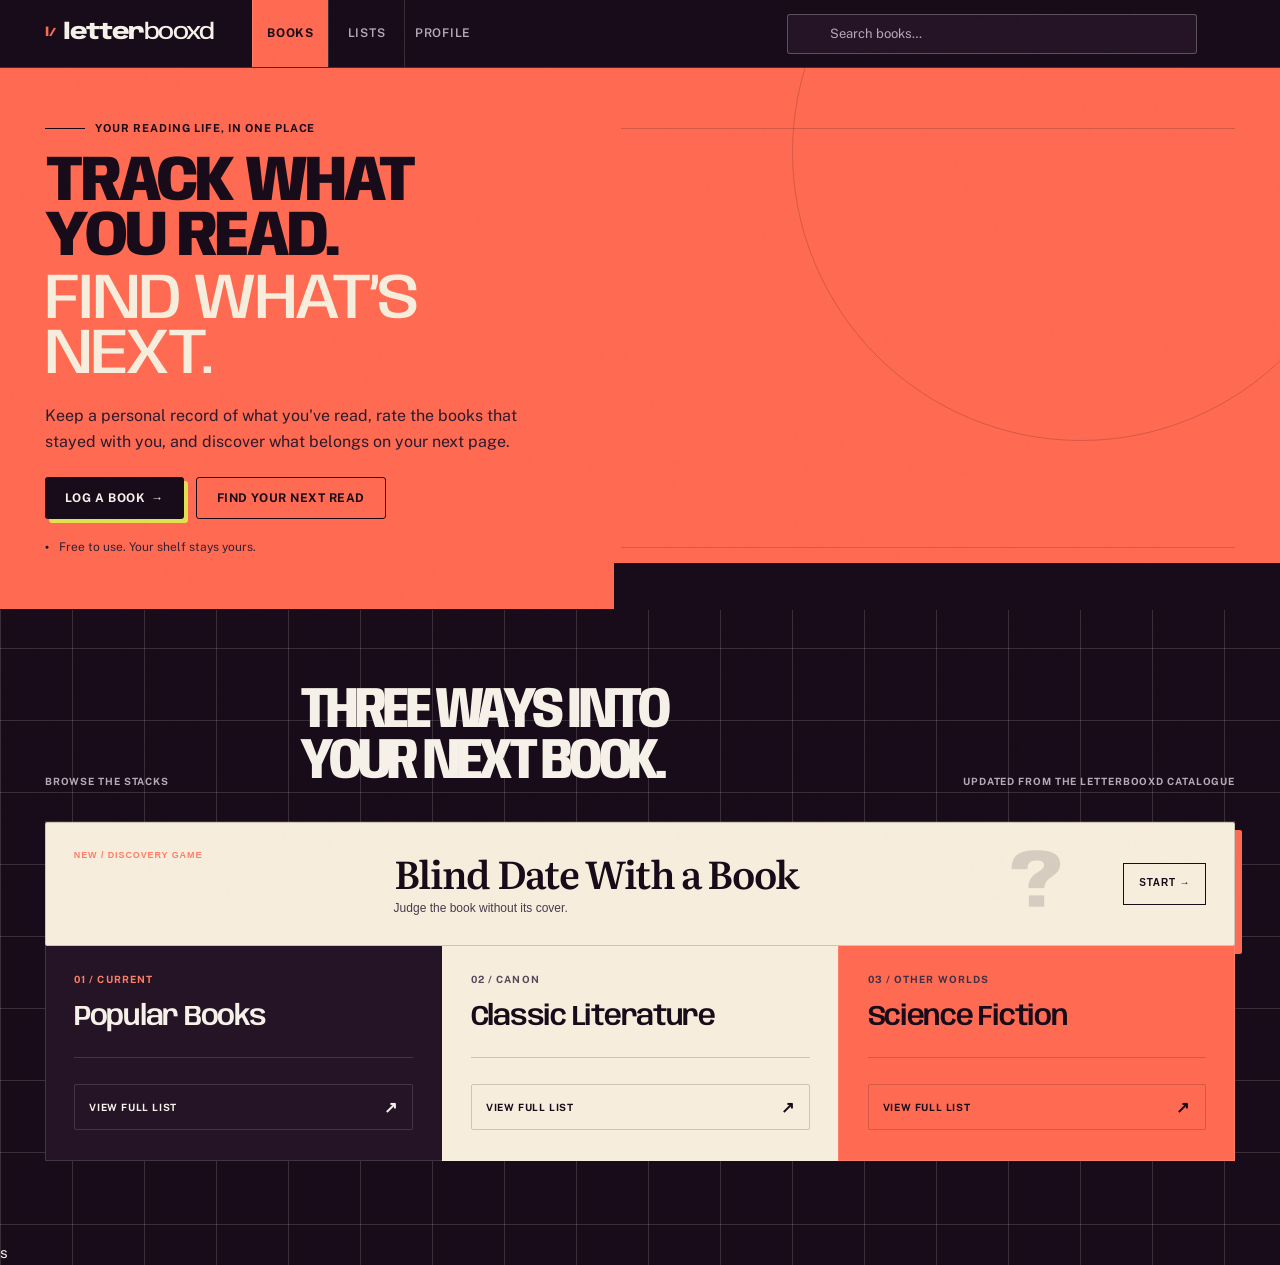
==== commit 741252a5: "Final" ====
--- a/index.html
+++ b/index.html
@@ -476,5 +476,5 @@
 
 <div class="toast-container" id="toast-container"></div>
 <script src="js/app.js?v=7c15814"></script>
-</body>
+s</body>
 </html>
--- a/css/style.css
+++ b/css/style.css
@@ -1851,7 +1851,7 @@
   .homepage-stats-bar { grid-template-columns: repeat(3, 1fr); gap: 10px; }
 }
 @media (max-width: 680px) {
-s  .homepage-stats-bar { grid-template-columns: 1fr; gap: 10px; }
+ss  .homepage-stats-bar { grid-template-columns: 1fr; gap: 10px; }
   .homepage-personal { grid-template-columns: 1fr; }
   .continue-reading-grid { grid-template-columns: repeat(4, 1fr); }
 }
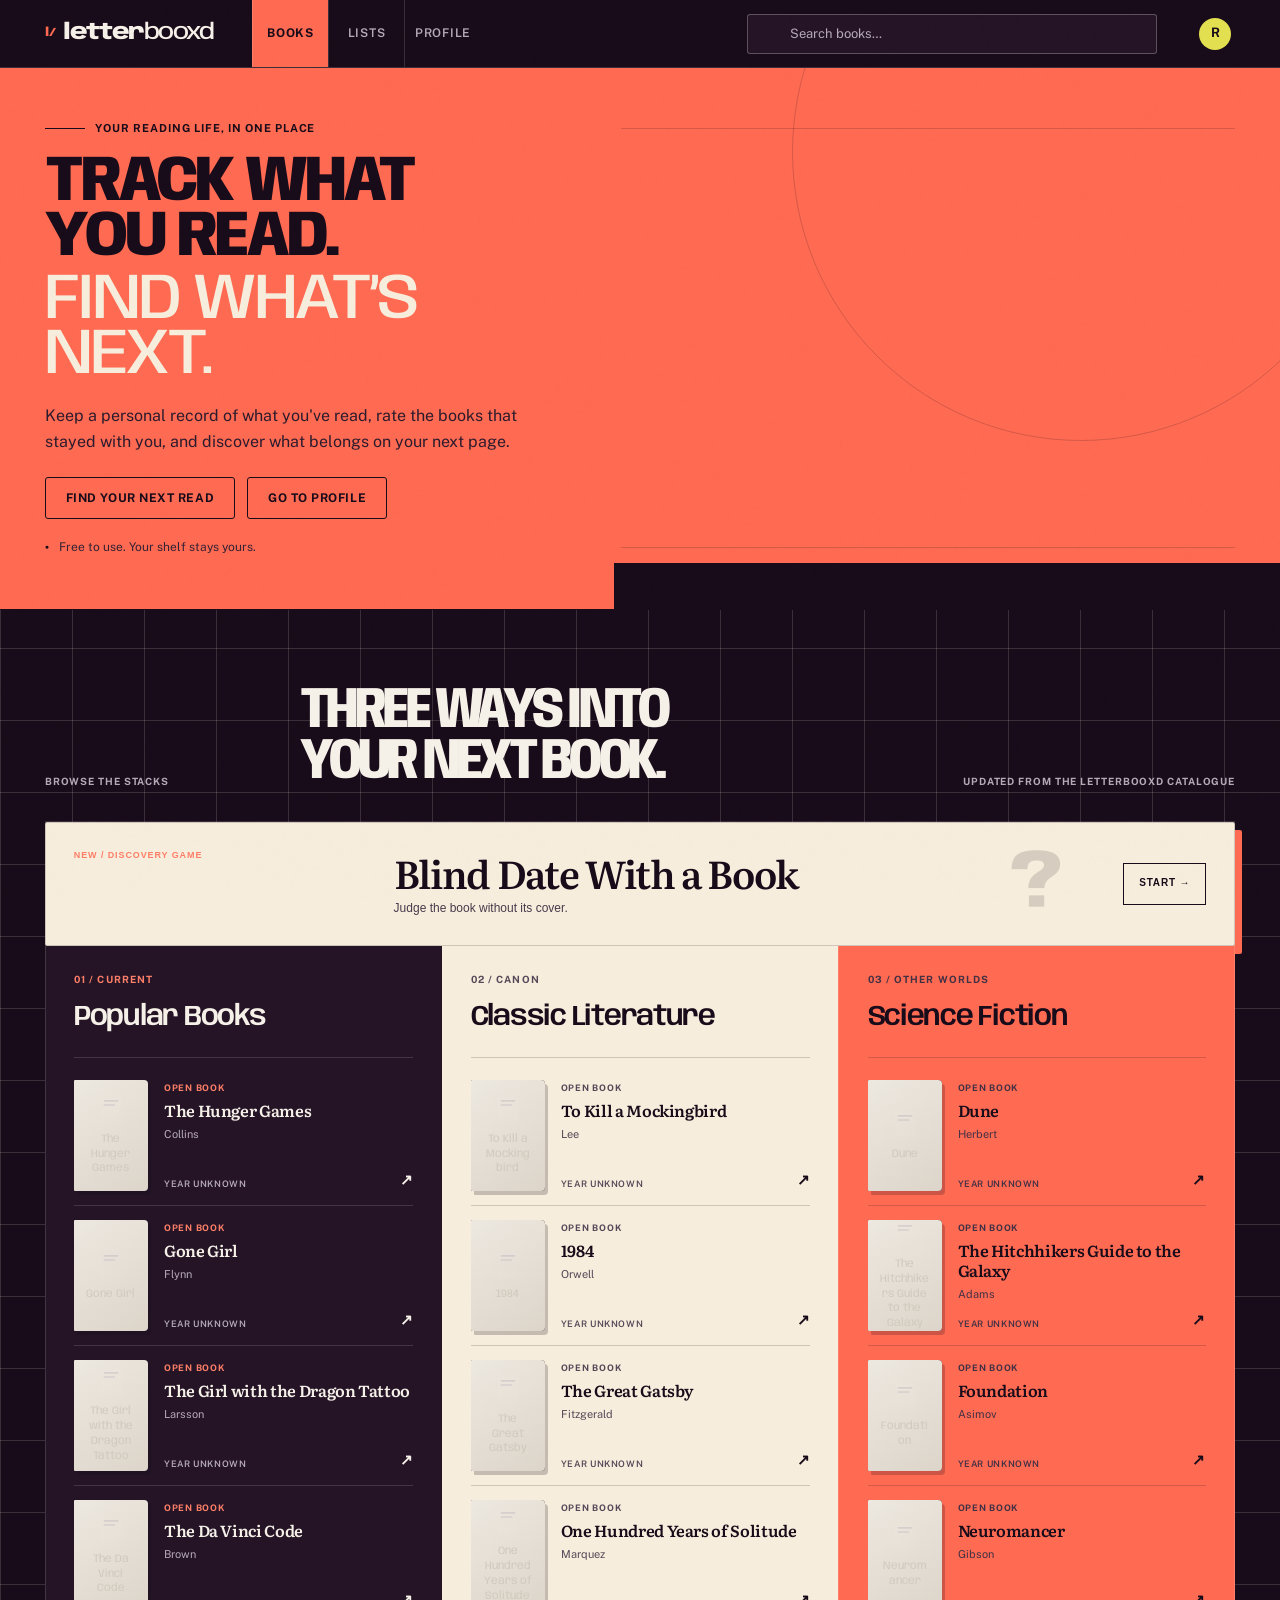
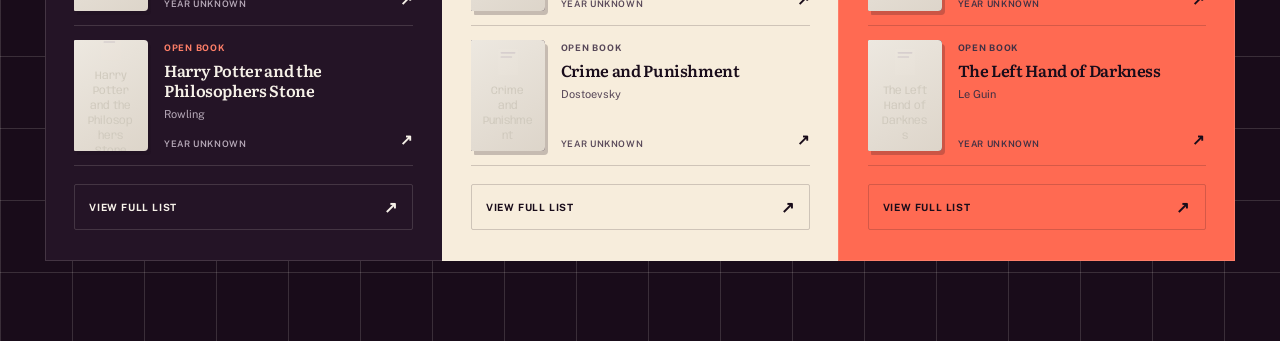
==== commit c61bfdcf: "Fix" ====
--- a/index.html
+++ b/index.html
@@ -475,6 +475,6 @@
 </div>
 
 <div class="toast-container" id="toast-container"></div>
-<script src="js/app.js?v=7c15814"></script>
-s</body>
+<script src="js/app.js?v=741252a-fix1"></script>
+</body>
 </html>
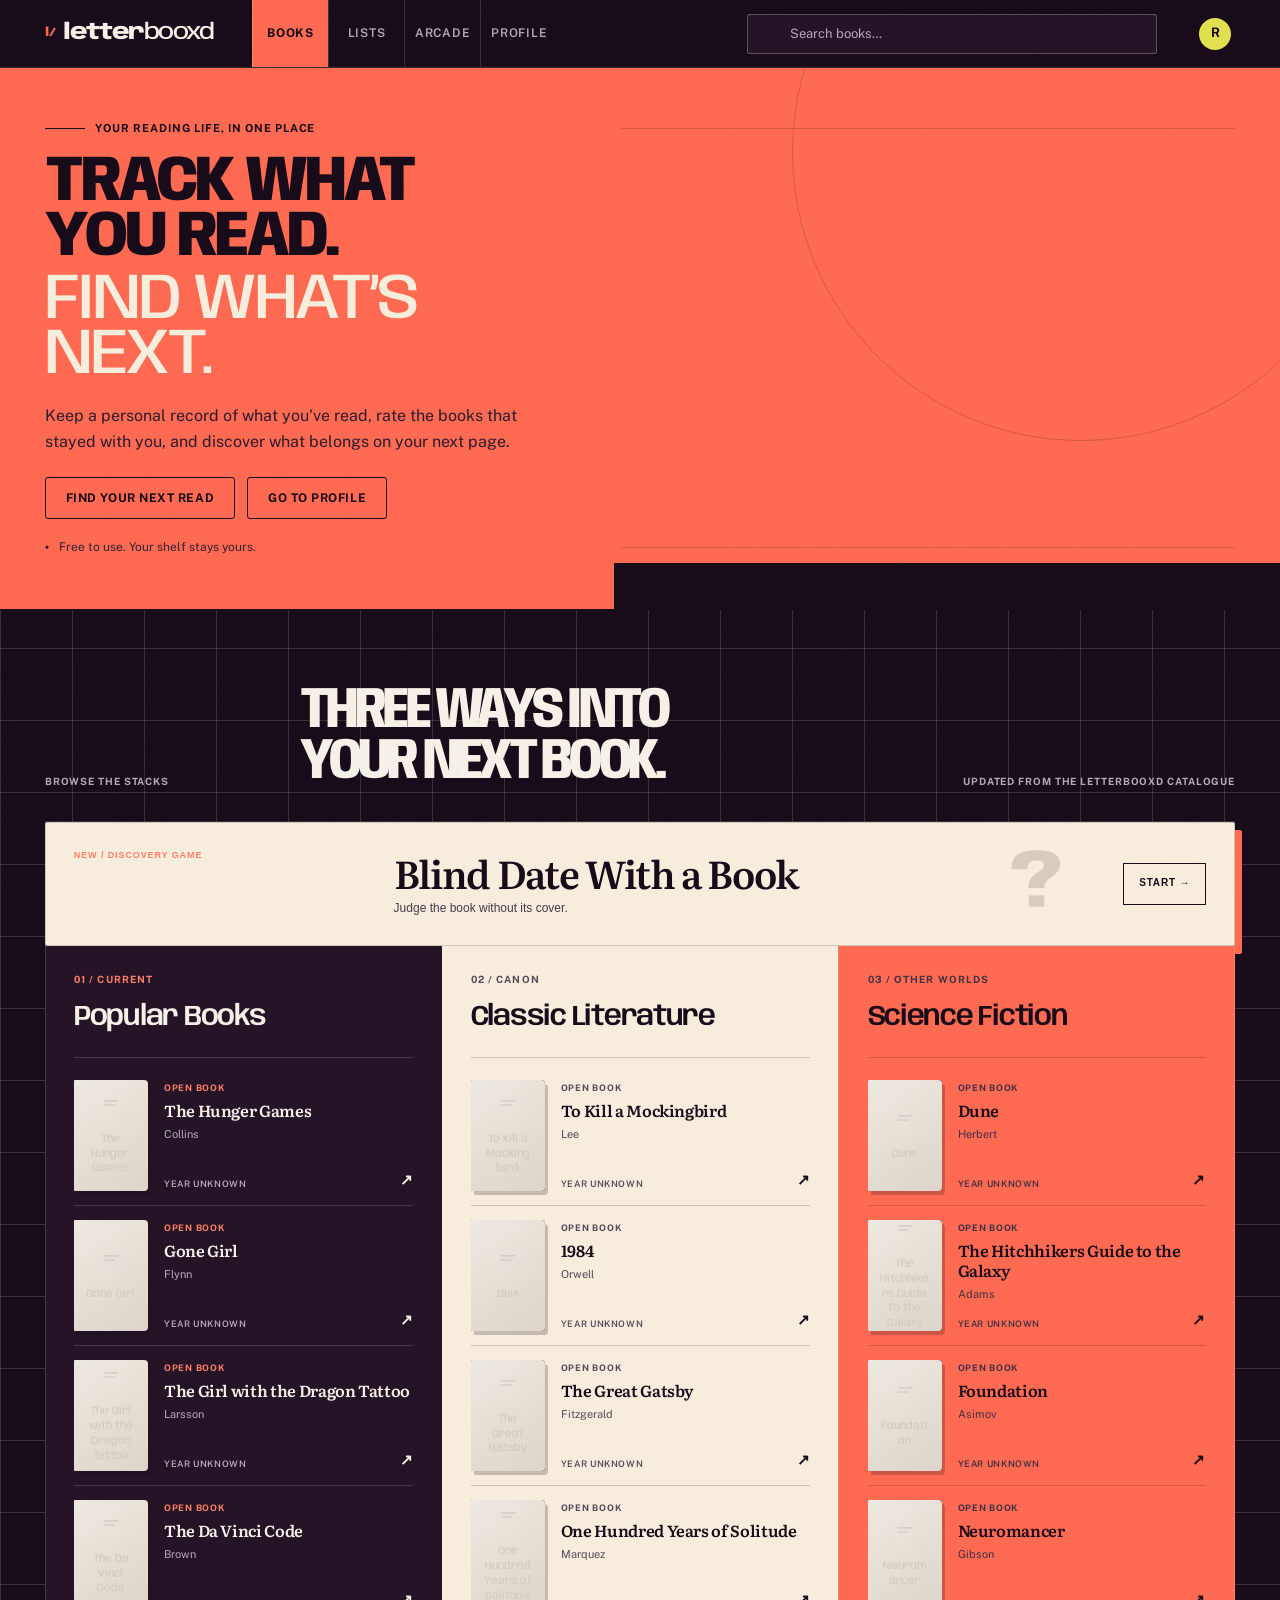
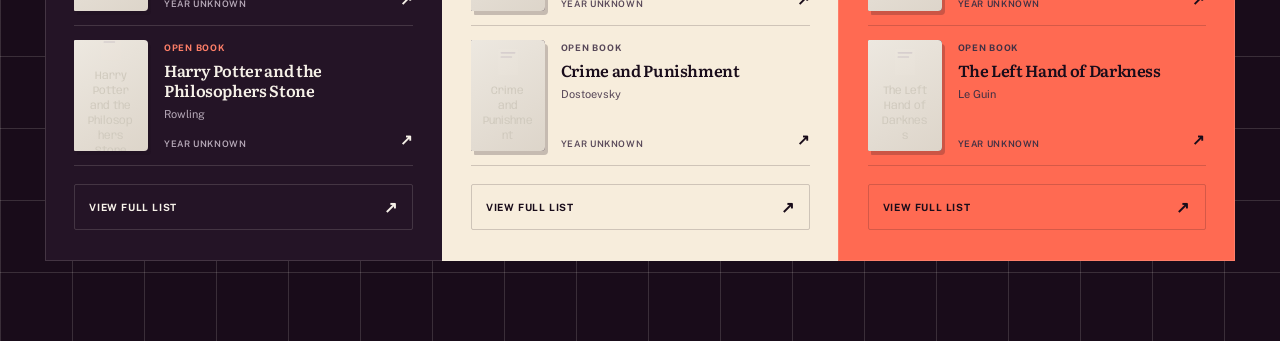
==== commit 228bffba: "changes" ====
--- a/index.html
+++ b/index.html
@@ -21,6 +21,7 @@
     <nav id="main-nav">
       <a href="#" data-page="home" class="active">Books</a>
       <a href="#" data-page="lists">Lists</a>
+      <a href="/arcade" data-page="arcade">Arcade</a>
       <a href="#" data-page="profile">Profile</a>
       <a href="#" data-page="search" class="mobile-only">Search</a>
     </nav>
@@ -157,6 +158,11 @@
       </div>
     </section>
   </main>
+</div>
+
+<!-- ARCADE -->
+<div class="page" id="page-arcade">
+  <main class="arcade-shell" id="arcade-root" aria-live="polite"></main>
 </div>
 
 <!-- ─── LISTS PAGE ─────────────────────────────────────────────────────── -->
@@ -475,6 +481,8 @@
 </div>
 
 <div class="toast-container" id="toast-container"></div>
+<link rel="stylesheet" href="css/arcade.css?v=2">
 <script src="js/app.js?v=741252a-fix1"></script>
+<script src="js/arcade.js?v=2"></script>
 </body>
 </html>
--- a/css/arcade.css
+++ b/css/arcade.css
@@ -0,0 +1,17 @@
+:root{--arcade-ink:oklch(16% .032 323);--arcade-raised:oklch(20% .038 323);--arcade-line:oklch(92% .018 83/.16);--arcade-muted:oklch(76% .025 323);--arcade-ease:cubic-bezier(.23,1,.32,1)}
+#page-arcade{background-color:var(--arcade-ink);background-image:linear-gradient(oklch(92% .018 83/.035) 1px,transparent 1px),linear-gradient(90deg,oklch(92% .018 83/.035) 1px,transparent 1px);background-size:72px 72px}
+.arcade-shell{width:min(100%,1456px);min-height:calc(100vh - var(--header-height));margin:0 auto;padding:28px 28px 72px;color:var(--light,oklch(96% .014 83))}.arcade-kicker,.arcade-label,.arcade-category{font-family:var(--font-body);font-size:10px;font-weight:700;letter-spacing:.11em;text-transform:uppercase}
+.arcade-mast{position:relative;display:grid;grid-template-columns:minmax(0,1fr) 310px;min-height:410px;overflow:hidden;border:1px solid var(--arcade-line);background:var(--paper,oklch(95% .025 83));color:var(--ink,oklch(18% .035 323))}.arcade-mast:after{content:"";position:absolute;inset:0;background:repeating-linear-gradient(116deg,transparent 0 69px,oklch(18% .035 323/.055) 70px 71px);pointer-events:none}.arcade-mast-copy{position:relative;z-index:1;display:flex;flex-direction:column;justify-content:center;padding:44px 56px}.arcade-mast h1{margin:15px 0 20px;font-family:var(--font-title,var(--font-display));font-size:clamp(68px,8.2vw,126px);font-weight:650;line-height:.72;letter-spacing:-.075em;text-transform:uppercase}.arcade-mast h1 span{display:block;margin-bottom:15px;color:var(--coral);font-family:var(--font-body);font-size:clamp(16px,2vw,28px);font-weight:800;line-height:1;letter-spacing:.18em}.arcade-mast p{max-width:45ch;font-size:15px}.arcade-random{align-self:flex-start;margin-top:28px}.arcade-mast-register{position:relative;z-index:1;display:grid;grid-template:42px 1fr 1fr/1fr 1fr;gap:1px;border-inline-start:1px solid oklch(18% .035 323/.2);background:oklch(18% .035 323/.2);font:700 9px var(--font-body);letter-spacing:.09em}.arcade-mast-register>*{display:grid;place-content:center;margin:0;background:oklch(95% .025 83/.88);font-style:normal;text-align:center}.arcade-mast-register b{color:var(--coral);font-size:64px}.arcade-mast-register i{font-size:13px}.arcade-mast-register em{grid-column:1/-1;color:var(--coral);font-family:var(--font-title);font-size:38px;line-height:.85}.arcade-index{display:flex;justify-content:space-between;padding:12px 2px;color:var(--arcade-muted);font-size:9px;font-weight:700;letter-spacing:.11em}
+.arcade-grid{display:grid;grid-template-columns:repeat(12,minmax(0,1fr));gap:14px}.arcade-card{position:relative;grid-column:span 4;min-height:420px;overflow:hidden;padding:22px;display:grid;grid-template-rows:auto 150px 1fr auto;border:1px solid var(--arcade-line);background:oklch(18% .035 323/.96);color:inherit;cursor:pointer;transition:transform 180ms var(--arcade-ease),border-color 180ms var(--arcade-ease),box-shadow 180ms var(--arcade-ease)}.arcade-card:nth-child(1),.arcade-card:nth-child(2){grid-column:span 6;min-height:460px;grid-template-columns:1fr 44%;grid-template-rows:auto 1fr auto}.arcade-card-head{display:flex;justify-content:space-between;grid-column:1/-1;padding-bottom:13px;border-bottom:1px solid var(--arcade-line);color:var(--arcade-muted);font:700 9px var(--font-body);letter-spacing:.1em;text-transform:uppercase}.arcade-card-head .arcade-label{color:var(--coral)}.arcade-card-visual{position:relative;display:grid;place-items:center;min-height:145px}.arcade-card:nth-child(-n+2) .arcade-card-visual{grid-column:2;grid-row:2;min-height:240px}.arcade-icon{position:absolute;width:74px;height:64px;color:var(--acid);opacity:.15;transition:opacity 180ms var(--arcade-ease),transform 180ms var(--arcade-ease)}.arcade-icon svg{width:100%;height:100%;stroke:currentColor;fill:none;stroke-width:2}.arcade-card-copy{align-self:end}.arcade-card:nth-child(-n+2) .arcade-card-copy{grid-column:1;grid-row:2;padding-right:28px}.arcade-category{color:var(--coral)}.arcade-card h2{max-width:8ch;margin:10px 0 12px;font-family:var(--font-title,var(--font-display));font-size:clamp(34px,3.2vw,54px);font-weight:600;line-height:.86;letter-spacing:-.05em}.arcade-card p{max-width:42ch;color:var(--arcade-muted);font-size:12px}.arcade-card-foot{grid-column:1/-1;display:flex;align-items:end;justify-content:space-between;gap:16px;padding-top:18px}.arcade-best{display:flex;flex-direction:column;color:var(--arcade-muted);font-size:8px;letter-spacing:.08em;text-transform:uppercase}.arcade-best b{color:var(--light);font-family:var(--font-title);font-size:25px;font-variant-numeric:tabular-nums}.arcade-play,.arcade-btn{min-height:44px;padding:0 18px;border:1px solid var(--coral);border-radius:2px;background:var(--coral);color:var(--ink);font:800 10px var(--font-body);letter-spacing:.075em;text-transform:uppercase;cursor:pointer;transition:transform 150ms var(--arcade-ease),background-color 150ms var(--arcade-ease),color 150ms var(--arcade-ease),box-shadow 150ms var(--arcade-ease)}.arcade-btn.secondary{border-color:var(--arcade-line);background:transparent;color:var(--light)}.arcade-btn[hidden],.arcade-play[hidden]{display:none}
+.card-preview{position:relative;width:150px;height:112px}.preview-worm i{position:absolute;width:24px;height:24px;border:2px solid var(--acid);background:var(--arcade-raised)}.preview-worm i:nth-child(1){left:17px;top:48px}.preview-worm i:nth-child(2){left:42px;top:48px}.preview-worm i:nth-child(3){left:67px;top:48px;border-color:var(--coral)}.preview-worm span{position:absolute;right:18px;top:22px;width:19px;height:28px;background:var(--paper);box-shadow:3px 3px 0 var(--coral)}.preview-worm b,.preview-guess b,.preview-edition b{position:absolute;right:0;bottom:0;color:var(--arcade-muted);font-size:8px}.preview-shelf{display:flex;gap:4px;align-items:end;padding:20px;border-bottom:4px solid var(--paper)}.preview-shelf span{width:22px;height:52px;background:var(--coral)}.preview-shelf span:nth-child(even){height:65px;background:var(--acid)}.preview-shelf i{position:absolute;left:70px;top:8px;width:11px;height:11px;border-radius:50%;background:var(--paper)}.preview-shelf b{position:absolute;left:54px;bottom:5px;width:48px;height:6px;background:var(--paper)}.preview-match i{position:absolute;width:55px;height:82px;border:1px solid var(--arcade-line);background:var(--coral);box-shadow:4px 4px 0 var(--acid)}.preview-match i:nth-child(1){left:8px;top:18px;transform:rotate(-8deg)}.preview-match i:nth-child(2){left:48px;top:4px;background:var(--paper);transform:rotate(3deg)}.preview-match i:nth-child(3){right:5px;top:24px;background:var(--arcade-raised);transform:rotate(10deg)}.preview-guess i{position:absolute;left:43px;width:65px;height:98px;background:repeating-linear-gradient(90deg,var(--coral) 0 10px,var(--acid) 10px 20px);filter:blur(5px)}.preview-guess span{position:absolute;inset:0;display:grid;place-content:center;color:var(--paper);font:600 48px var(--font-title)}.preview-edition{display:flex;align-items:center;justify-content:center;gap:10px}.preview-edition i{width:48px;height:78px;background:var(--coral);box-shadow:3px 3px 0 var(--paper);transform:rotate(-5deg)}.preview-edition i:last-of-type{background:var(--acid);transform:rotate(5deg)}.preview-edition strong{font:700 10px var(--font-body)}
+.game-topbar{display:flex;align-items:center;justify-content:space-between;min-height:42px;border-bottom:1px solid var(--arcade-line);color:var(--arcade-muted);font:700 9px var(--font-body);letter-spacing:.1em;text-transform:uppercase}.game-back{min-height:44px;border:0;background:none;color:var(--coral);font:800 10px var(--font-body);letter-spacing:.08em;text-transform:uppercase;cursor:pointer}.game-heading{display:flex;align-items:end;justify-content:space-between;gap:30px;padding:24px 0 20px}.game-heading h1{margin-top:4px;font-family:var(--font-title);font-size:clamp(48px,6vw,82px);font-weight:600;line-height:.86;letter-spacing:-.06em}.game-heading>p{max-width:40ch;padding-bottom:4px;color:var(--arcade-muted);font-size:12px}.game-frame{width:min(100%,1120px);margin:0 auto;background:oklch(16% .032 323/.92);box-shadow:0 18px 60px oklch(7% .02 323/.22)}.game-stats{display:grid;grid-template-columns:repeat(auto-fit,minmax(110px,1fr));border-block:1px solid var(--arcade-line)}.game-stat{position:relative;padding:12px 20px}.game-stat:not(:last-child):after{content:"";position:absolute;right:0;top:12px;bottom:12px;width:1px;background:var(--arcade-line)}.game-stat span{display:block;color:var(--arcade-muted);font-size:8px;font-weight:700;letter-spacing:.1em;text-transform:uppercase}.game-stat strong{display:block;margin-top:2px;font-family:var(--font-title);font-size:30px;font-variant-numeric:tabular-nums;line-height:1}.game-stage{min-width:0;padding:20px}.game-panel{display:flex;align-items:center;justify-content:space-between;gap:22px;min-height:70px;padding:12px 20px;border-top:1px solid var(--arcade-line)}.game-actions{display:flex;flex-wrap:wrap;gap:8px}.game-note{max-width:58ch;color:var(--arcade-muted);font-size:10px}.game-note span{display:block;margin-bottom:2px;color:var(--light);font-size:8px;font-weight:700;letter-spacing:.09em;text-transform:uppercase}
+.arcade-canvas-wrap{position:relative;width:min(100%,640px);margin:auto;aspect-ratio:1;background:oklch(12% .025 323);box-shadow:5px 6px 0 var(--coral)}.arcade-canvas-wrap.wide{width:min(100%,820px);aspect-ratio:4/3}.arcade-canvas{display:block;width:100%;height:100%}.canvas-message{position:absolute;inset:0;display:grid;place-content:center;gap:4px;text-align:center;background:oklch(12% .025 323/.84);pointer-events:none}.canvas-message[hidden]{display:none}.canvas-message strong{font-family:var(--font-title);font-size:42px}.canvas-message span{color:var(--arcade-muted);font-size:11px}.mobile-pad{display:none;width:190px;margin:18px auto 0;grid-template-columns:repeat(3,1fr);gap:6px}.mobile-pad button{min-height:52px;border:1px solid var(--arcade-line);background:var(--arcade-raised);color:inherit;font-size:20px}.mobile-pad .up{grid-column:2}.mobile-pad .left{grid-column:1}.mobile-pad .down{grid-column:2}.mobile-pad .right{grid-column:3}
+.match-grid{display:grid;grid-template-columns:repeat(8,1fr);gap:10px;max-width:980px;margin:auto}.match-card{position:relative;aspect-ratio:2/3;border:0;background:none;perspective:700px;cursor:pointer}.match-inner{position:absolute;inset:0;transition:transform 300ms var(--arcade-ease);transform-style:preserve-3d}.match-card.flipped .match-inner,.match-card.matched .match-inner{transform:rotateY(180deg)}.match-face{position:absolute;inset:0;display:grid;place-items:center;overflow:hidden;border:1px solid var(--arcade-line);border-radius:2px;backface-visibility:hidden}.match-back{background:var(--arcade-raised);color:var(--coral);font-family:var(--font-title);font-size:30px}.match-front{transform:rotateY(180deg);background:var(--paper);color:var(--ink)}.match-front img{width:100%;height:100%;object-fit:cover}.match-card.matched{filter:saturate(.6);opacity:.72}.cover-placeholder{display:grid;place-content:center;width:100%;height:100%;padding:8px;background:var(--coral);color:var(--ink);font-family:var(--font-title);text-align:center}
+.guess-stage{max-width:820px;margin:auto;display:grid;grid-template-columns:280px 1fr;gap:46px;align-items:center}.guess-cover{position:relative;aspect-ratio:2/3;overflow:hidden;background:var(--arcade-raised);box-shadow:6px 7px 0 var(--coral)}.guess-cover img{width:100%;height:100%;object-fit:cover;transition:filter 400ms var(--arcade-ease)}.guess-form h2{margin-top:8px;font-family:var(--font-title);font-size:36px;line-height:1}.guess-form input{width:100%;height:48px;margin:22px 0 10px;padding:0 14px;border:1px solid var(--arcade-line);border-radius:2px;background:var(--arcade-raised);color:inherit;font:inherit}.guess-feedback{min-height:24px;margin-top:12px;color:var(--acid);font-size:12px}
+.edition-prompt{text-align:center;padding:4px 0 18px}.edition-prompt h2{margin:5px 0 3px;font-family:var(--font-title);font-size:30px}.edition-prompt p{color:var(--arcade-muted);font-size:11px}.edition-prompt p.is-correct{color:var(--acid)}.edition-prompt p.is-wrong{color:var(--coral)}.edition-pair{position:relative;display:grid;grid-template-columns:1fr 1fr;gap:54px;max-width:880px;margin:auto}.edition-card{position:relative;display:grid;grid-template-columns:minmax(150px,210px) 1fr;gap:22px;align-items:end;min-height:330px;padding:18px;border:1px solid var(--arcade-line);background:var(--arcade-raised);color:inherit;cursor:pointer;text-align:left;transition:transform 180ms var(--arcade-ease),border-color 180ms var(--arcade-ease),box-shadow 180ms var(--arcade-ease),opacity 180ms var(--arcade-ease)}.edition-cover{position:relative;align-self:stretch;min-height:290px}.edition-cover img,.edition-cover>.cover-placeholder{display:block;width:100%;height:100%;object-fit:cover;box-shadow:4px 5px 0 oklch(10% .02 323/.55)}.edition-copy{padding-bottom:4px}.edition-choice{display:block;margin-bottom:9px;color:var(--coral);font-size:8px;font-weight:700;letter-spacing:.1em;text-transform:uppercase}.edition-card h2{font-family:var(--font-title);font-size:25px;line-height:1}.edition-card p{margin-top:7px;color:var(--arcade-muted);font-size:11px}.edition-year{display:block;margin-top:13px;color:var(--light);font-family:var(--font-title);font-size:34px;font-weight:600;line-height:1}.edition-year[hidden]{display:none}.edition-verdict{display:block;min-height:14px;margin-top:8px;color:var(--acid);font:800 8px var(--font-body);font-style:normal;letter-spacing:.1em;text-transform:uppercase}.edition-card.correct{border-color:var(--acid);box-shadow:5px 6px 0 var(--acid)}.edition-card.wrong{border-color:var(--coral);box-shadow:4px 5px 0 var(--coral)}.edition-card.dimmed{opacity:.58}.edition-vs{position:absolute;z-index:2;left:50%;top:50%;display:grid;place-content:center;width:42px;height:42px;border:1px solid var(--arcade-line);background:var(--arcade-ink);font:800 10px var(--font-body);transform:translate(-50%,-50%)}
+.arcade-dialog{position:fixed;z-index:200;inset:0;display:grid;place-items:center;padding:20px;background:oklch(8% .02 323/.82)}.arcade-dialog-card{max-width:430px;padding:32px;border:1px solid var(--arcade-line);background:var(--arcade-ink);text-align:center;box-shadow:8px 9px 0 var(--acid)}.arcade-dialog h2{font-family:var(--font-title);font-size:38px}.arcade-dialog p{margin:10px 0 22px;color:var(--arcade-muted)}
+@media(hover:hover) and (pointer:fine){.arcade-card:hover,.arcade-card:focus-visible{z-index:2;border-color:var(--coral);box-shadow:6px 7px 0 var(--coral);transform:translate(-2px,-3px)}.arcade-card:hover .arcade-icon{opacity:.34;transform:rotate(-4deg) scale(1.05)}.arcade-card:hover .arcade-play{box-shadow:3px 3px 0 var(--acid);transform:translate(-1px,-1px)}.arcade-play:hover,.arcade-btn:hover{background:var(--acid);border-color:var(--acid);transform:translateY(-2px)}.arcade-btn.secondary:hover{background:var(--light);border-color:var(--light);color:var(--ink)}.edition-card:hover:not(.correct):not(.wrong):not(.dimmed){border-color:var(--coral);transform:translateY(-3px);box-shadow:4px 5px 0 var(--coral)}.game-back:hover{color:var(--acid)}}
+@media(max-width:980px){.arcade-mast{grid-template-columns:1fr 230px}.arcade-mast-copy{padding:38px}.arcade-card,.arcade-card:nth-child(1),.arcade-card:nth-child(2){grid-column:span 6;min-height:410px;grid-template-columns:1fr;grid-template-rows:auto 140px 1fr auto}.arcade-card:nth-child(-n+2) .arcade-card-visual,.arcade-card:nth-child(-n+2) .arcade-card-copy{grid-column:1;grid-row:auto;padding-right:0}.match-grid{grid-template-columns:repeat(4,1fr)}.edition-card{grid-template-columns:140px 1fr}.edition-cover{min-height:220px}}
+@media(max-width:720px){.arcade-shell{padding:16px 16px 52px}.arcade-mast{grid-template-columns:1fr;min-height:0}.arcade-mast-copy{padding:34px 24px}.arcade-mast h1{font-size:clamp(58px,17vw,88px)}.arcade-mast-register{display:none}.arcade-index span:nth-child(2){display:none}.arcade-card,.arcade-card:nth-child(1),.arcade-card:nth-child(2){grid-column:1/-1}.game-heading{display:block;padding-top:18px}.game-heading h1{font-size:52px}.game-heading>p{margin-top:12px}.game-stage{padding:14px}.game-panel{align-items:flex-start;flex-direction:column}.game-stats{grid-template-columns:repeat(2,1fr)}.game-stat:nth-child(2n):after{display:none}.mobile-pad{display:grid}.guess-stage{grid-template-columns:1fr}.guess-cover{width:210px;margin:auto}.edition-pair{grid-template-columns:1fr;gap:52px}.edition-card{grid-template-columns:120px 1fr;min-height:230px}.edition-cover{min-height:190px}.edition-vs{left:50%;top:calc(50% - 1px)}}
+@media(max-width:430px){.arcade-card{min-height:380px}.arcade-card h2{font-size:40px}.match-grid{grid-template-columns:repeat(4,1fr);gap:5px}.edition-card{grid-template-columns:105px 1fr;padding:12px;gap:15px}.edition-cover{min-height:168px}.edition-card h2{font-size:21px}.edition-year{font-size:28px}}
+@media(prefers-reduced-motion:reduce){.arcade-card,.arcade-icon,.arcade-play,.arcade-btn,.match-inner,.guess-cover img,.edition-card{transition:none!important}}
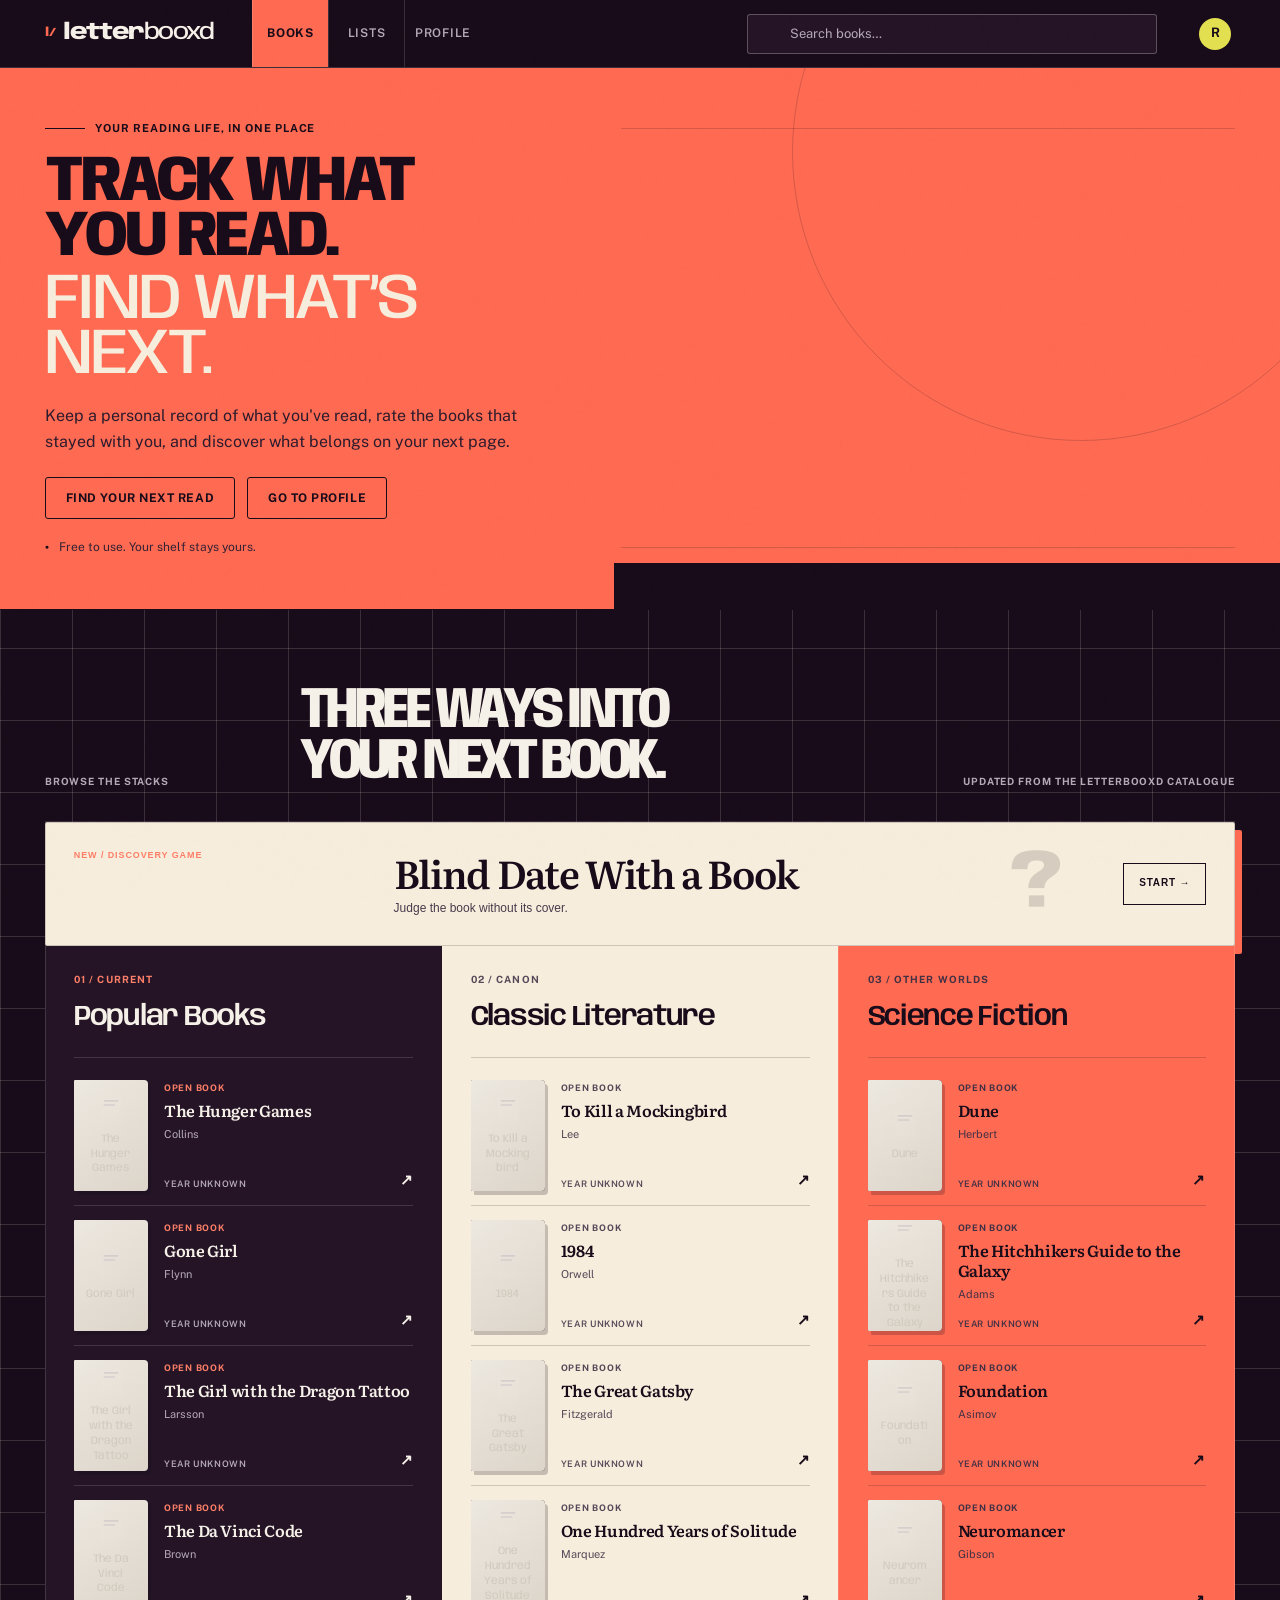
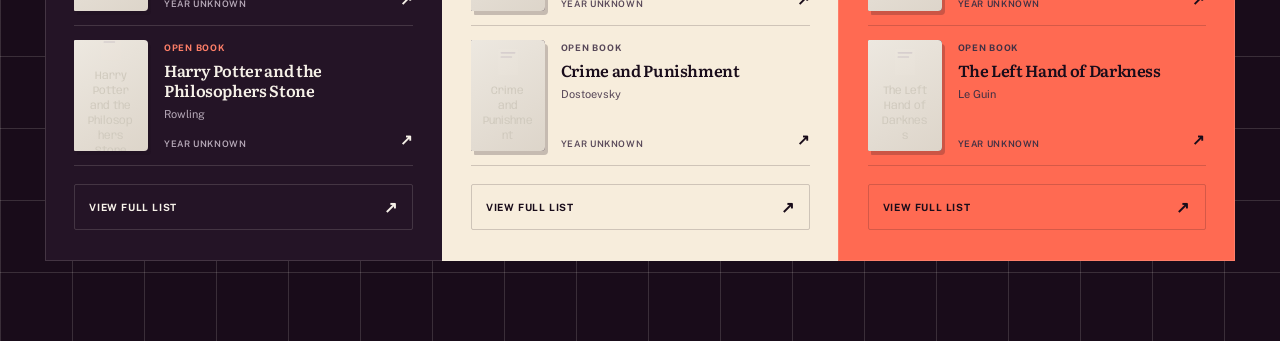
==== commit 0cb6b93c: "Remove arcade and document project workflow" ====
--- a/index.html
+++ b/index.html
@@ -21,7 +21,6 @@
     <nav id="main-nav">
       <a href="#" data-page="home" class="active">Books</a>
       <a href="#" data-page="lists">Lists</a>
-      <a href="/arcade" data-page="arcade">Arcade</a>
       <a href="#" data-page="profile">Profile</a>
       <a href="#" data-page="search" class="mobile-only">Search</a>
     </nav>
@@ -158,11 +157,6 @@
       </div>
     </section>
   </main>
-</div>
-
-<!-- ARCADE -->
-<div class="page" id="page-arcade">
-  <main class="arcade-shell" id="arcade-root" aria-live="polite"></main>
 </div>
 
 <!-- ─── LISTS PAGE ─────────────────────────────────────────────────────── -->
@@ -481,8 +475,6 @@
 </div>
 
 <div class="toast-container" id="toast-container"></div>
-<link rel="stylesheet" href="css/arcade.css?v=2">
 <script src="js/app.js?v=741252a-fix1"></script>
-<script src="js/arcade.js?v=2"></script>
 </body>
 </html>
